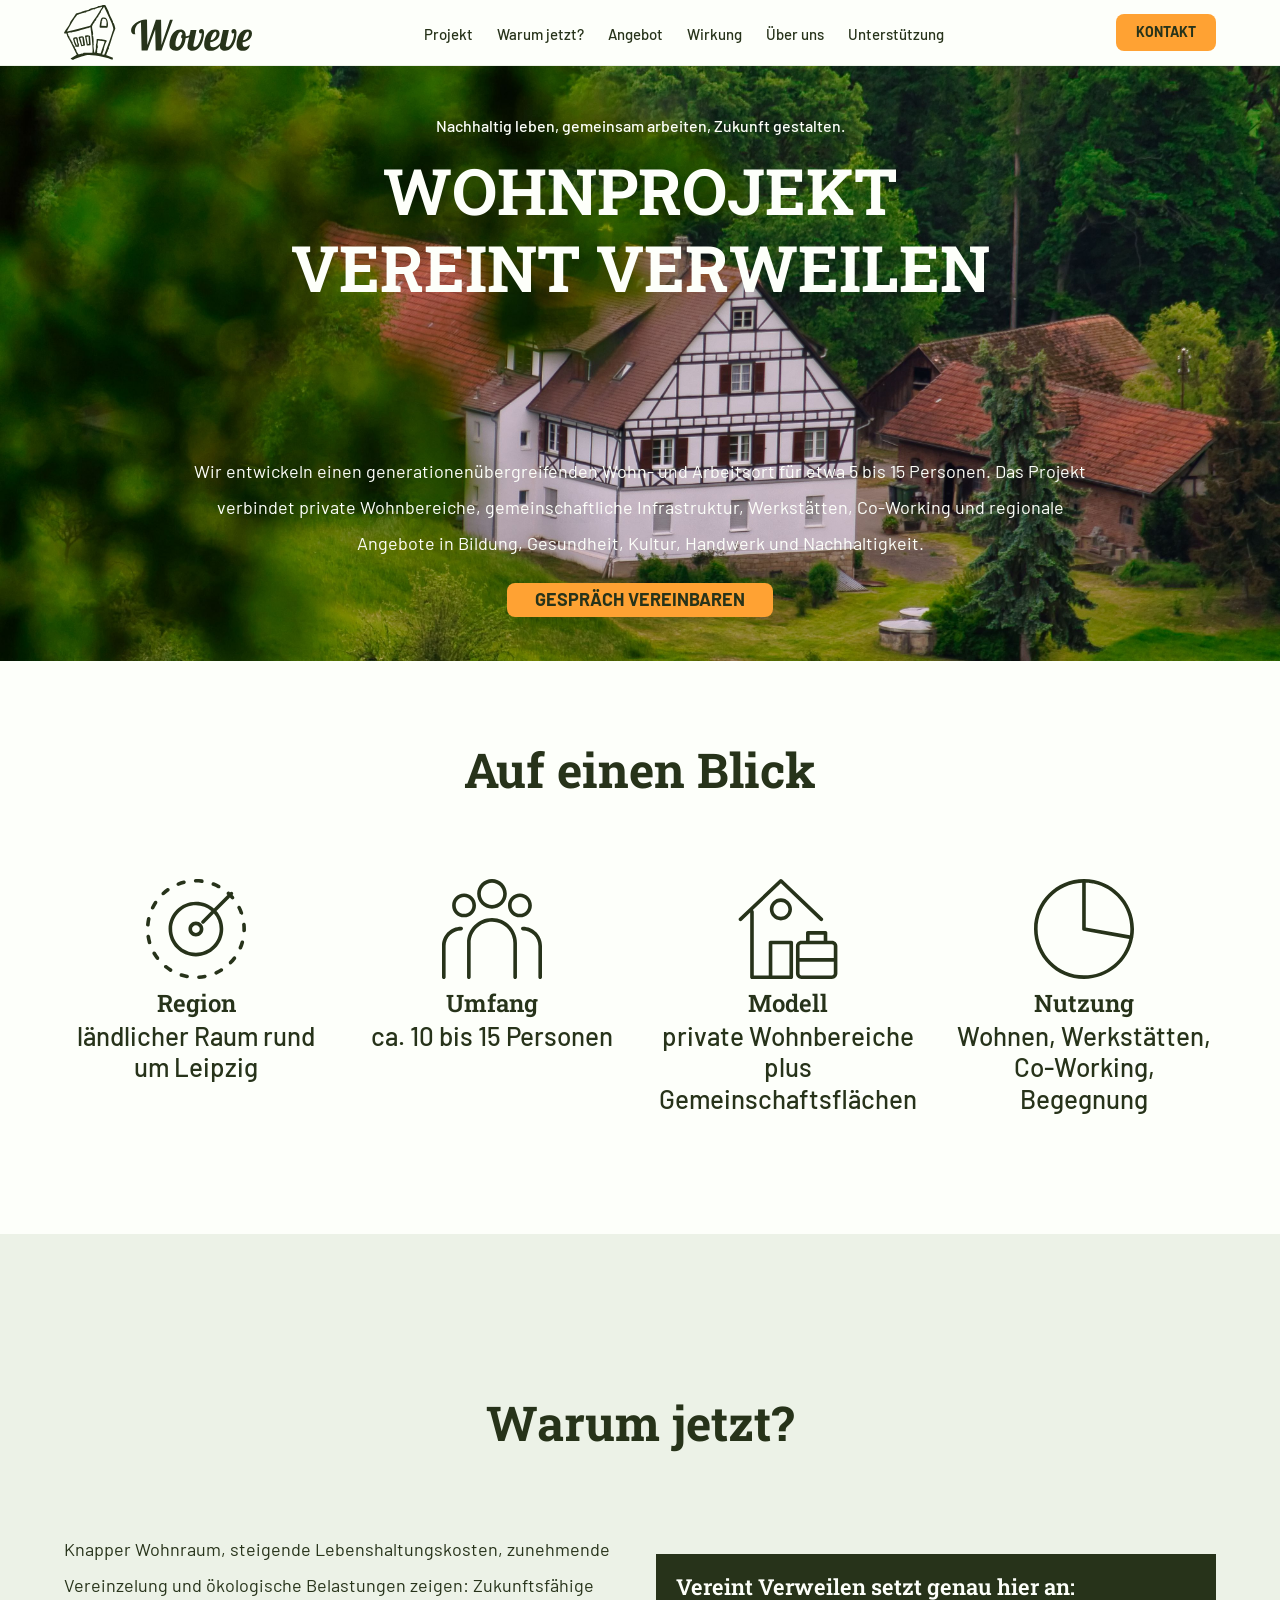
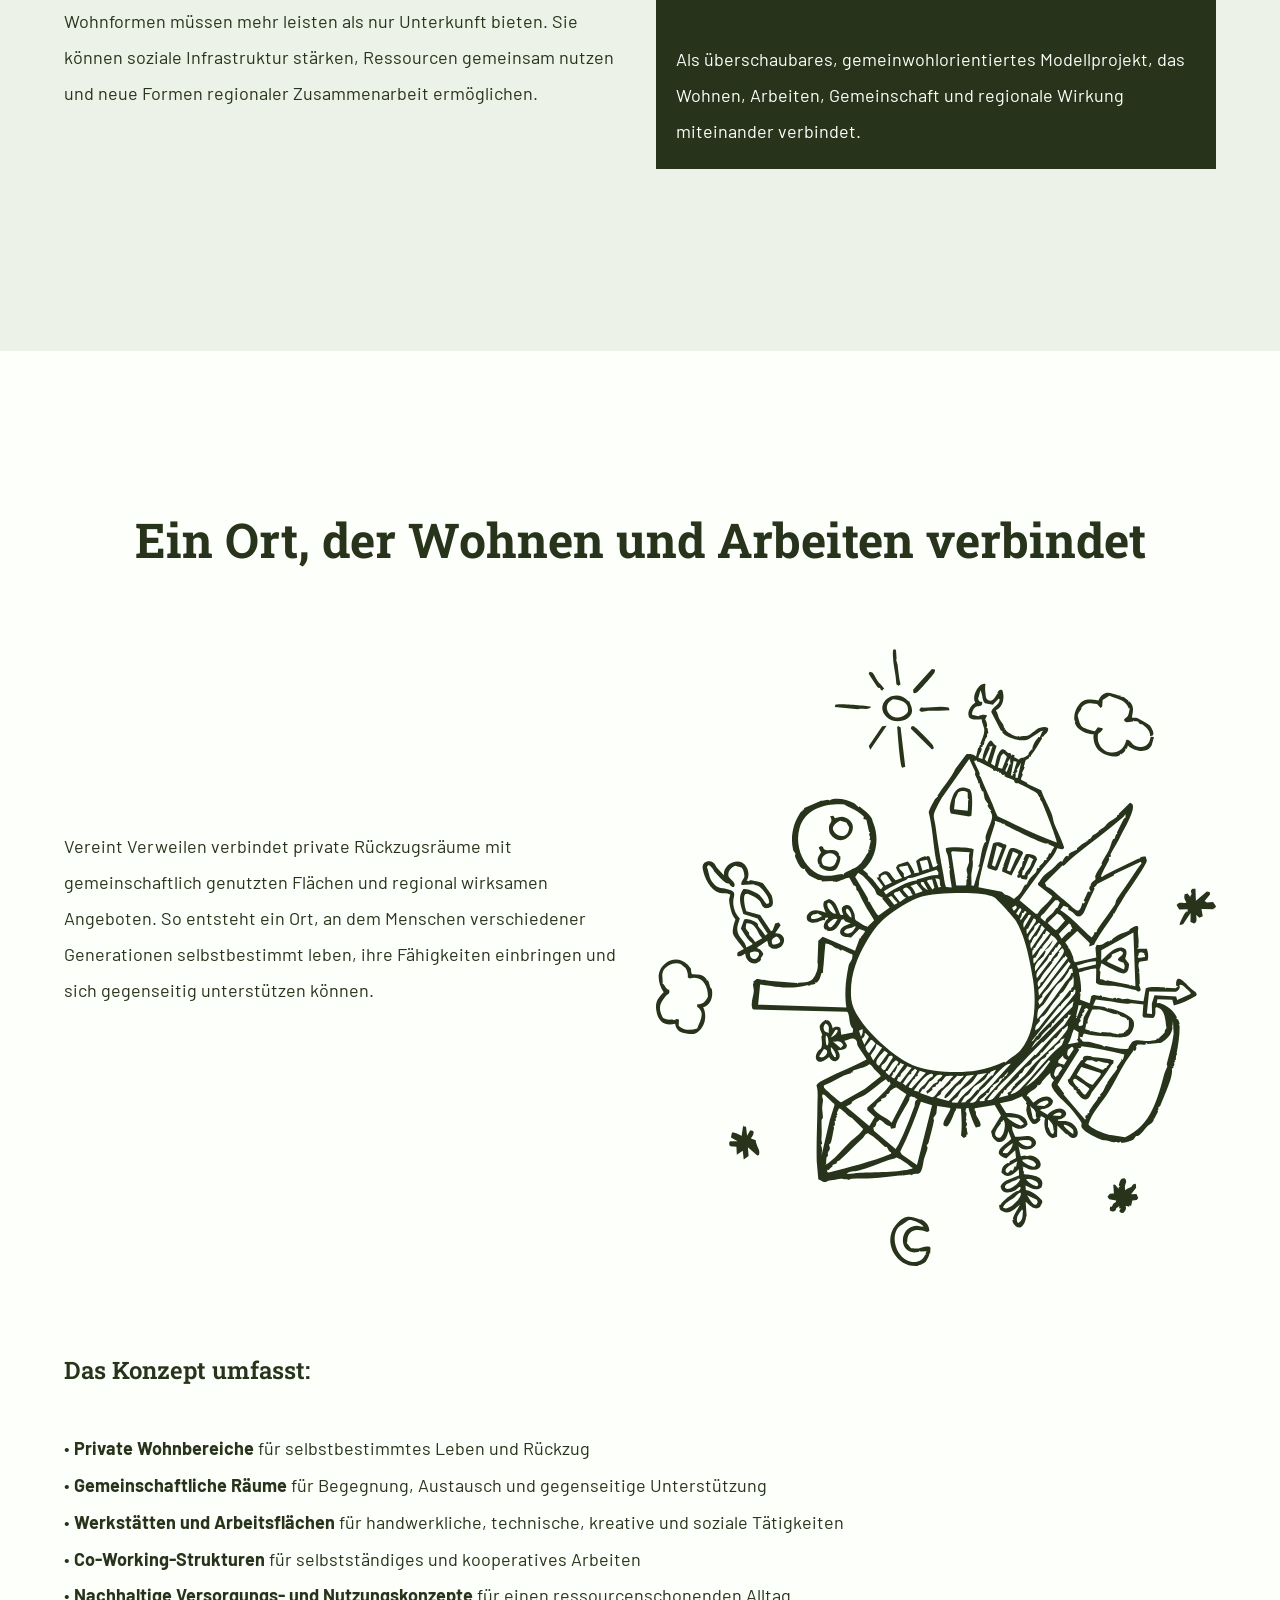
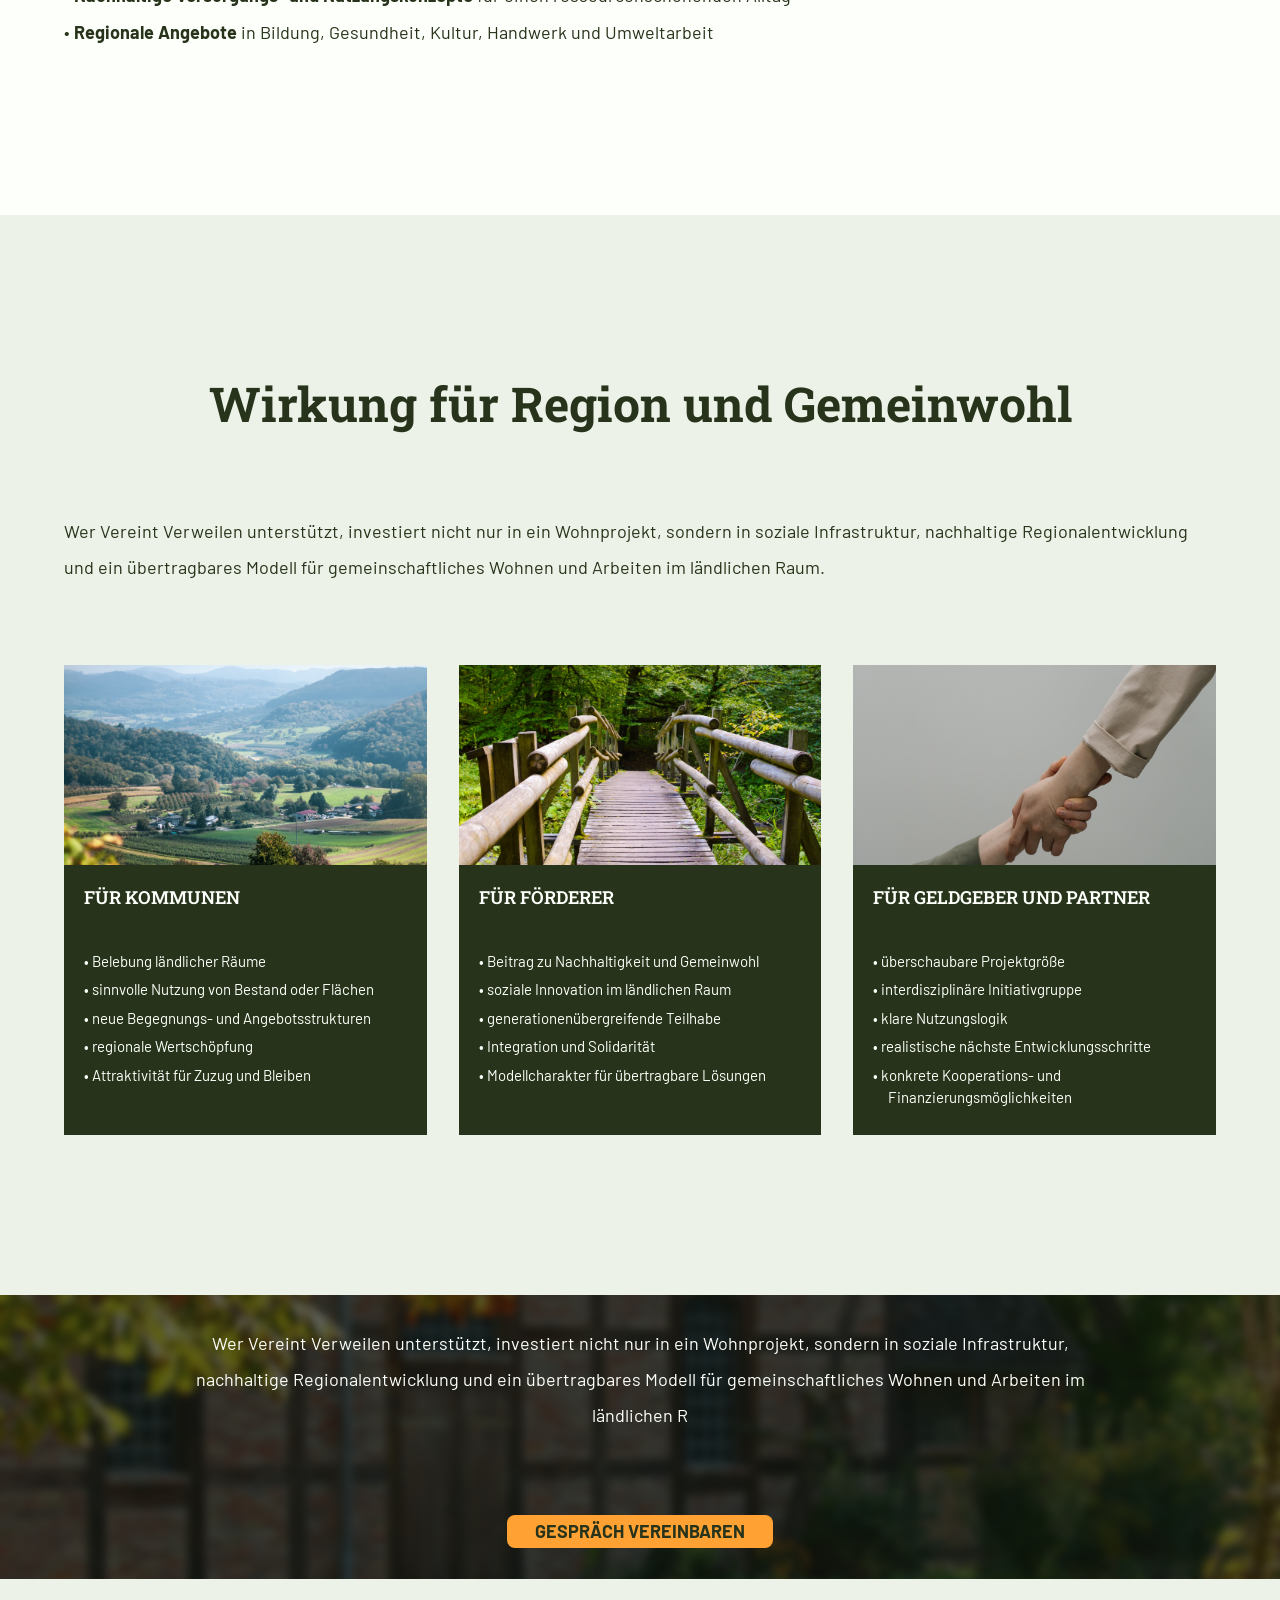
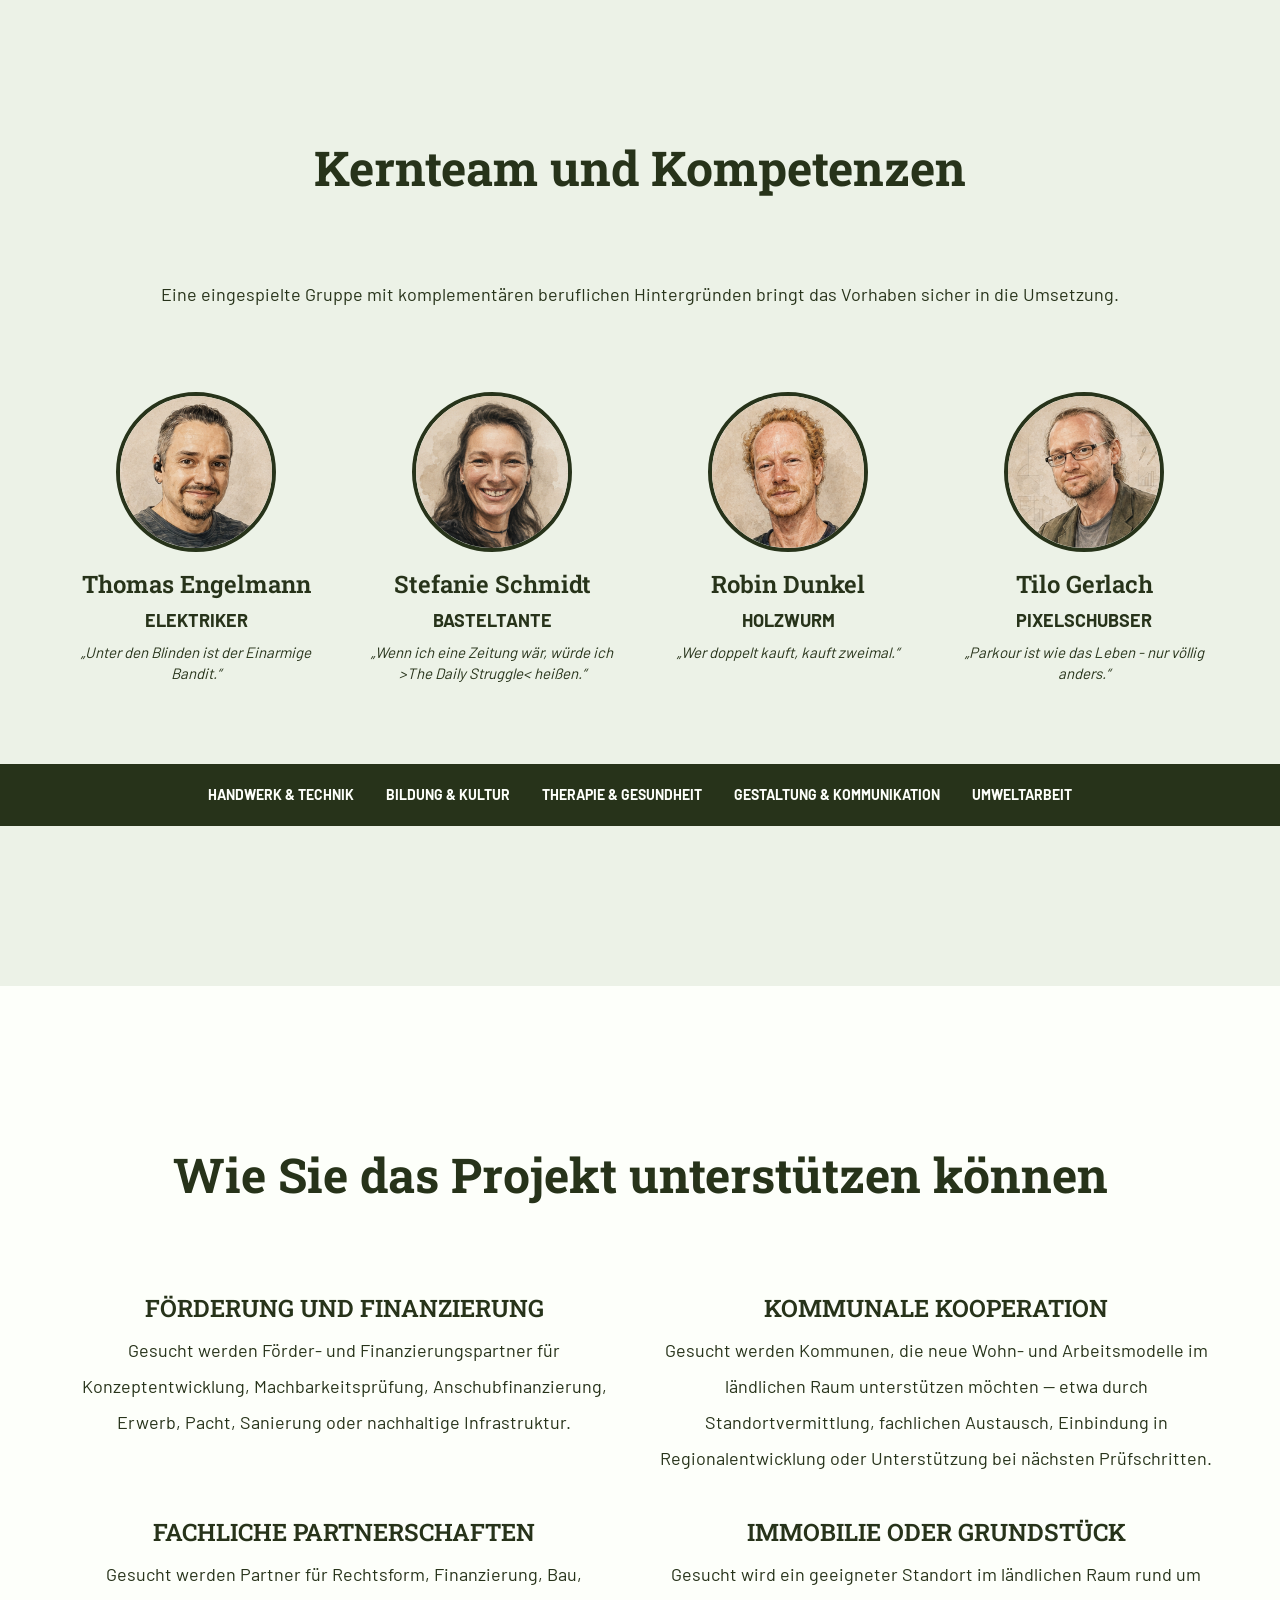
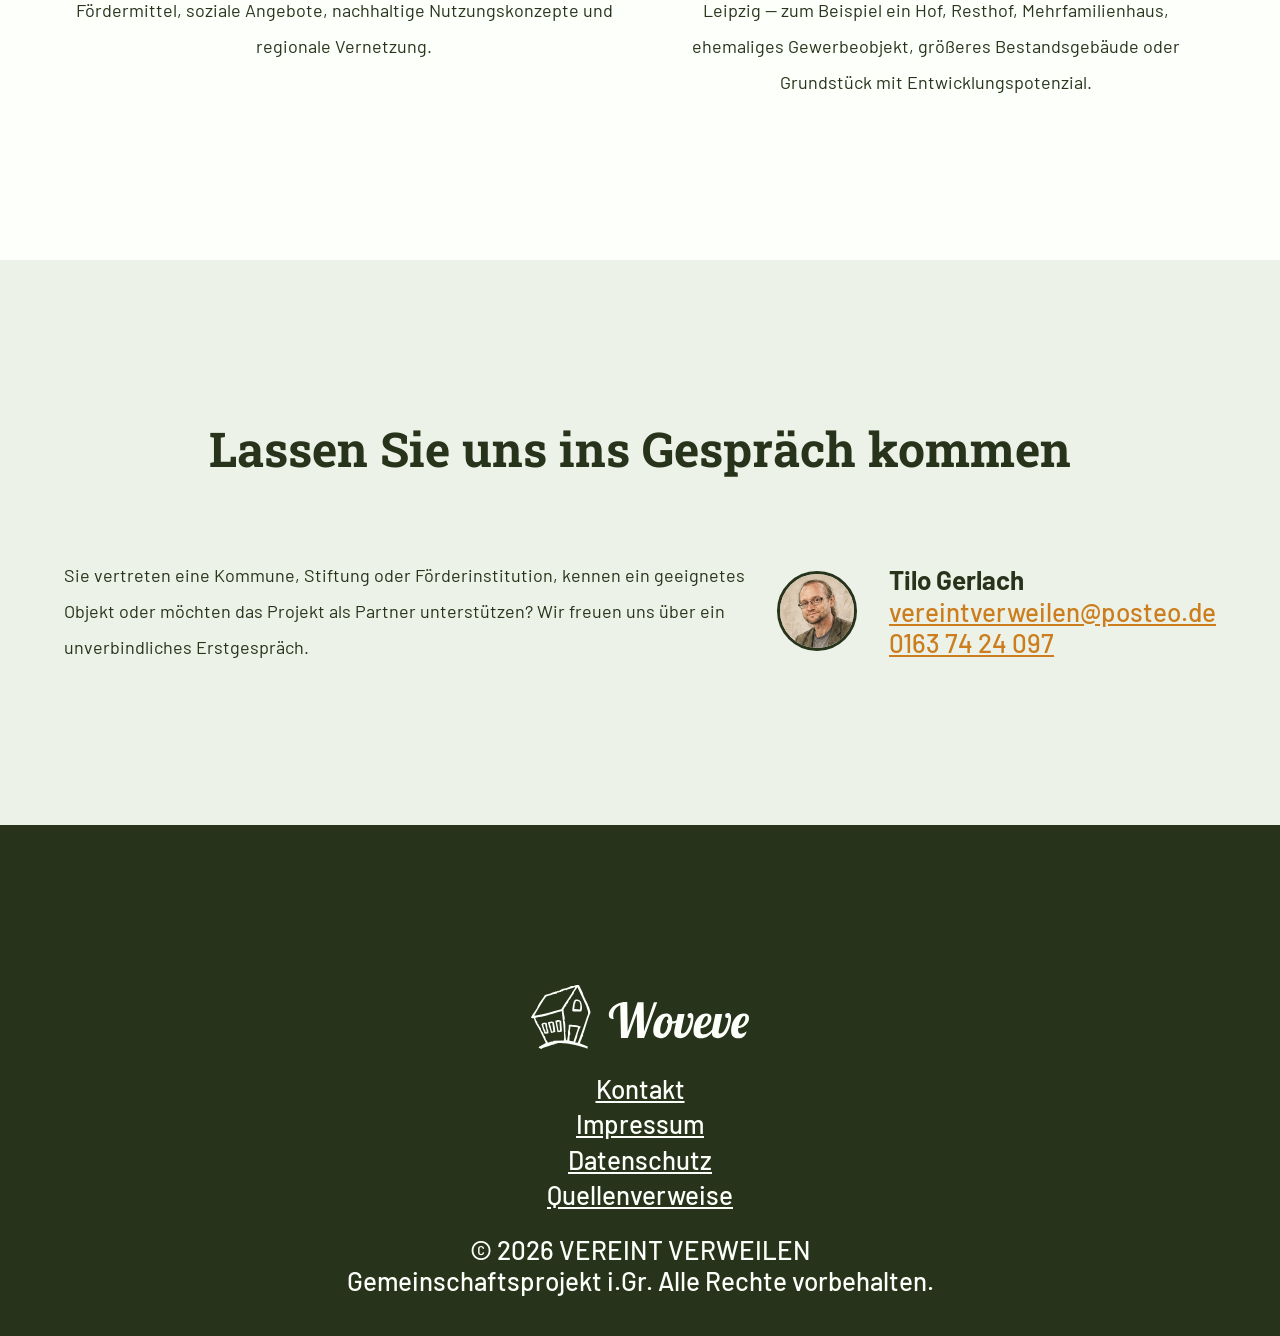
==== index.html @ 0356c6a2 "code except contents translated to english" ====
<!doctype html>
<html lang="de">
  <head>
    <meta charset="UTF-8" />
    <meta name="viewport" content="width=device-width, initial-scale=1.0" />
    <title>Wohnprojekt Vereint Verweilen</title>
    <meta
      name="description"
      content="Generationenübergreifender Wohn- und Arbeitsort im ländlichen Raum rund um Leipzig."
    />
    <link rel="stylesheet" href="fonts/fonts.css" />
    <link rel="stylesheet" href="style.css" />
  </head>

  <body>
    <!-- Navigation -->
    <header class="navigation">
      <div class="container">
        <a href="#top">
          <img src="images/logo-woveve.svg" alt="Woveve Logo" />
        </a>

        <nav>
          <ul>
            <li><a href="#project">Projekt</a></li>
            <li><a href="#why-now">Warum jetzt?</a></li>
            <li><a href="#offer">Angebot</a></li>
            <li><a href="#impact">Wirkung</a></li>
            <li><a href="#team">Über uns</a></li>
            <li><a href="#support">Unterstützung</a></li>
          </ul>
        </nav>

        <a href="#contact" class="button">Kontakt</a>
      </div>
    </header>


    <main id="top">

      <!-- Hero -->
      <section class="hero" id="project">
        <div class="container">
          <div class="hero-top">
            <p class="lead">
              Nachhaltig leben, gemeinsam arbeiten, Zukunft gestalten.
            </p>

            <h1>WOHNPROJEKT<br />VEREINT VERWEILEN</h1>
          </div>

          <div class="hero-bottom">
            <p>
              Wir entwickeln einen generationenübergreifenden Wohn- und
              Arbeitsort für etwa 5 bis 15 Personen. Das Projekt verbindet
              private Wohnbereiche, gemeinschaftliche Infrastruktur,
              Werkstätten, Co-Working und regionale Angebote in Bildung,
              Gesundheit, Kultur, Handwerk und Nachhaltigkeit.
            </p>

            <a href="#contact" class="button">Gespräch vereinbaren</a>
          </div>
        </div>
      </section>


      <!-- Auf einen Blick -->
      <section class="overview">
        <div class="container">
          <h2>Auf einen Blick</h2>

          <div class="grid">
            <div>
              <img src="images/icon-region.svg" alt="" />
              <p class="title">Region</p>
              <p class="small">ländlicher Raum rund um Leipzig</p>
            </div>

            <div>
              <img src="images/icon-umfang.svg" alt="" />
              <p class="title">Umfang</p>
              <p class="small">ca. 10 bis 15 Personen</p>
            </div>

            <div>
              <img src="images/icon-modell.svg" alt="" />
              <p class="title">Modell</p>
              <p class="small">
                private Wohnbereiche plus Gemeinschaftsflächen
              </p>
            </div>

            <div>
              <img src="images/icon-nutzung.svg" alt="" />
              <p class="title">Nutzung</p>
              <p class="small">
                Wohnen, Werkstätten, Co-Working, Begegnung
              </p>
            </div>
          </div>
        </div>
      </section>


      <!-- Warum jetzt -->
      <section class="light-secondary" id="why-now">
        <div class="container">
          <h2>Warum jetzt?</h2>

          <div class="two-column">
            <p>
              Knapper Wohnraum, steigende Lebenshaltungskosten, zunehmende
              Vereinzelung und ökologische Belastungen zeigen: Zukunftsfähige
              Wohnformen müssen mehr leisten als nur Unterkunft bieten. Sie
              können soziale Infrastruktur stärken, Ressourcen gemeinsam nutzen
              und neue Formen regionaler Zusammenarbeit ermöglichen.
            </p>

            <div class="text-box">
              <h3>Vereint Verweilen setzt genau hier an:</h3>
              <p>
                Als überschaubares, gemeinwohlorientiertes Modellprojekt, das
                Wohnen, Arbeiten, Gemeinschaft und regionale Wirkung miteinander
                verbindet.
              </p>
            </div>
          </div>
        </div>
      </section>


      <!-- Angebot -->
      <section id="offer">
        <div class="container">
          <h2>Ein Ort, der Wohnen und Arbeiten verbindet</h2>

          <div class="two-column">
            <p>
              Vereint Verweilen verbindet private Rückzugsräume mit
              gemeinschaftlich genutzten Flächen und regional wirksamen
              Angeboten. So entsteht ein Ort, an dem Menschen verschiedener
              Generationen selbstbestimmt leben, ihre Fähigkeiten einbringen und
              sich gegenseitig unterstützen können.
            </p>

            <div>
              <img
                src="images/schaubild-planet.svg"
                alt="Illustration des Konzepts"
              />
            </div>
          </div>

          <h3 class="title" style="margin-top: var(--text-spacing)">
            Das Konzept umfasst:
          </h3>

          <ul class="concept">
            <li>
              <strong>Private Wohnbereiche</strong> für selbstbestimmtes Leben
              und Rückzug
            </li>

            <li>
              <strong>Gemeinschaftliche Räume</strong> für Begegnung, Austausch
              und gegenseitige Unterstützung
            </li>

            <li>
              <strong>Werkstätten und Arbeitsflächen</strong> für handwerkliche,
              technische, kreative und soziale Tätigkeiten
            </li>

            <li>
              <strong>Co-Working-Strukturen</strong> für selbstständiges und
              kooperatives Arbeiten
            </li>

            <li>
              <strong>Nachhaltige Versorgungs- und Nutzungskonzepte</strong> für
              einen ressourcenschonenden Alltag
            </li>

            <li>
              <strong>Regionale Angebote</strong> in Bildung, Gesundheit,
              Kultur, Handwerk und Umweltarbeit
            </li>
          </ul>
        </div>
      </section>


      <!-- Wirkung -->
      <section class="light-secondary" id="impact">
        <div class="container">
          <h2>Wirkung für Region und Gemeinwohl</h2>

          <p>
            Wer Vereint Verweilen unterstützt, investiert nicht nur in ein
            Wohnprojekt, sondern in soziale Infrastruktur, nachhaltige
            Regionalentwicklung und ein übertragbares Modell für
            gemeinschaftliches Wohnen und Arbeiten im ländlichen Raum.
          </p>

          <div class="grid" style="margin-top: var(--text-spacing)">

            <article class="card">
              <img
                src="images/wirkung-kommunen-weinberg.jpg"
                alt=""
              />

              <div>
                <h3 class="title">Für Kommunen</h3>

                <ul>
                  <li>Belebung ländlicher Räume</li>
                  <li>sinnvolle Nutzung von Bestand oder Flächen</li>
                  <li>neue Begegnungs- und Angebotsstrukturen</li>
                  <li>regionale Wertschöpfung</li>
                  <li>Attraktivität für Zuzug und Bleiben</li>
                </ul>
              </div>
            </article>


            <article class="card">
              <img
                src="images/wirkung-foerderer-bruecke.jpg"
                alt=""
              />

              <div>
                <h3 class="title">Für Förderer</h3>

                <ul>
                  <li>Beitrag zu Nachhaltigkeit und Gemeinwohl</li>
                  <li>soziale Innovation im ländlichen Raum</li>
                  <li>generationenübergreifende Teilhabe</li>
                  <li>Integration und Solidarität</li>
                  <li>Modellcharakter für übertragbare Lösungen</li>
                </ul>
              </div>
            </article>


            <article class="card">
              <img
                src="images/wirkung-geldgeber-hand-halten.jpg"
                alt=""
              />

              <div>
                <h3 class="title">Für Geldgeber und Partner</h3>

                <ul>
                  <li>überschaubare Projektgröße</li>
                  <li>interdisziplinäre Initiativgruppe</li>
                  <li>klare Nutzungslogik</li>
                  <li>realistische nächste Entwicklungsschritte</li>
                  <li>konkrete Kooperations- und Finanzierungsmöglichkeiten</li>
                </ul>
              </div>
            </article>

          </div>
        </div>
      </section>


      <!-- Banner -->
      <section class="banner">
        <div class="container">
          <p>
            Wer Vereint Verweilen unterstützt, investiert nicht nur in ein
            Wohnprojekt, sondern in soziale Infrastruktur, nachhaltige
            Regionalentwicklung und ein übertragbares Modell für
            gemeinschaftliches Wohnen und Arbeiten im ländlichen R
          </p>

          <a href="#contact" class="button">Gespräch vereinbaren</a>
        </div>
      </section>


      <!-- Team -->
      <section class="light-secondary team" id="team">
        <div class="container">
          <h2>Kernteam und Kompetenzen</h2>

          <p>
            Eine eingespielte Gruppe mit komplementären beruflichen
            Hintergründen bringt das Vorhaben sicher in die Umsetzung.
          </p>

          <div class="grid" style="margin-top: var(--text-spacing)">

            <div class="person">
              <img src="images/thomas.png" alt="Thomas Engelmann" />
              <p class="title" style="margin-bottom: 0">
                Thomas Engelmann
              </p>
              <p class="role">Elektriker</p>
              <p class="quote">
                „Unter den Blinden ist der Einarmige Bandit.“
              </p>
            </div>

            <div class="person">
              <img src="images/stefanie.png" alt="Stefanie Schmidt" />
              <p class="title" style="margin-bottom: 0">
                Stefanie Schmidt
              </p>
              <p class="role">Basteltante</p>
              <p class="quote">
                „Wenn ich eine Zeitung wär, würde ich &gt;The Daily Struggle&lt;
                heißen.“
              </p>
            </div>

            <div class="person">
              <img src="images/robin.png" alt="Robin Dunkel" />
              <p class="title" style="margin-bottom: 0">
                Robin Dunkel
              </p>
              <p class="role">Holzwurm</p>
              <p class="quote">
                „Wer doppelt kauft, kauft zweimal.“
              </p>
            </div>

            <div class="person">
              <img src="images/tilo.png" alt="Tilo Gerlach" />
              <p class="title" style="margin-bottom: 0">
                Tilo Gerlach
              </p>
              <p class="role">Pixelschubser</p>
              <p class="quote">
                „Parkour ist wie das Leben - nur völlig anders.“
              </p>
            </div>

          </div>
        </div>

        <div class="skills">
          <ul>
            <li>Handwerk &amp; Technik</li>
            <li>Bildung &amp; Kultur</li>
            <li>Therapie &amp; Gesundheit</li>
            <li>Gestaltung &amp; Kommunikation</li>
            <li>Umweltarbeit</li>
          </ul>
        </div>
      </section>


      <!-- Unterstützung -->
      <section class="support" id="support">
        <div class="container">
          <h2>Wie Sie das Projekt unterstützen können</h2>

          <div class="grid">

            <div>
              <h3 class="title">Förderung und Finanzierung</h3>
              <p>
                Gesucht werden Förder- und Finanzierungspartner für
                Konzeptentwicklung, Machbarkeitsprüfung, Anschubfinanzierung,
                Erwerb, Pacht, Sanierung oder nachhaltige Infrastruktur.
              </p>
            </div>

            <div>
              <h3 class="title">Kommunale Kooperation</h3>
              <p>
                Gesucht werden Kommunen, die neue Wohn- und Arbeitsmodelle im
                ländlichen Raum unterstützen möchten — etwa durch
                Standortvermittlung, fachlichen Austausch, Einbindung in
                Regionalentwicklung oder Unterstützung bei nächsten
                Prüfschritten.
              </p>
            </div>

            <div>
              <h3 class="title">Fachliche Partnerschaften</h3>
              <p>
                Gesucht werden Partner für Rechtsform, Finanzierung, Bau,
                Fördermittel, soziale Angebote, nachhaltige Nutzungskonzepte und
                regionale Vernetzung.
              </p>
            </div>

            <div>
              <h3 class="title">Immobilie oder Grundstück</h3>
              <p>
                Gesucht wird ein geeigneter Standort im ländlichen Raum rund um
                Leipzig — zum Beispiel ein Hof, Resthof, Mehrfamilienhaus,
                ehemaliges Gewerbeobjekt, größeres Bestandsgebäude oder
                Grundstück mit Entwicklungspotenzial.
              </p>
            </div>

          </div>
        </div>
      </section>


      <!-- Kontakt -->
      <section id="contact" class="light-secondary">
        <div class="container">
          <h2>Lassen Sie uns ins Gespräch kommen</h2>

          <div class="contact-layout">

            <div class="contact-text">
              <p>
                Sie vertreten eine Kommune, Stiftung oder Förderinstitution,
                kennen ein geeignetes Objekt oder möchten das Projekt als
                Partner unterstützen? Wir freuen uns über ein unverbindliches
                Erstgespräch.
              </p>
            </div>

            <div class="contact-box">
              <img src="images/tilo.png" alt="Tilo Gerlach" />

              <p class="small">
                <strong>Tilo Gerlach</strong><br />
                <a href="mailto:vereintverweilen@posteo.de">
                  vereintverweilen@posteo.de
                </a><br />
                <a href="tel:+491637424097">0163 74 24 097</a>
              </p>
            </div>

          </div>
        </div>
      </section>

    </main>


    <footer>
      <div class="container">
        <img src="images/logo-woveve-invertiert.svg" alt="Woveve Logo" />

        <ul class="small">
          <li><a href="#contact">Kontakt</a></li>
          <li><a href="impressum.html">Impressum</a></li>
          <li><a href="datenschutz.html">Datenschutz</a></li>
          <li><a href="quellenverweise.html">Quellenverweise</a></li>
        </ul>

        <p class="small">
          © 2026 VEREINT VERWEILEN<br />
          Gemeinschaftsprojekt i.Gr. Alle Rechte vorbehalten.
        </p>
      </div>
    </footer>

  </body>
</html>
---- fonts/fonts.css ----
@font-face {
    font-family: 'Barlow';
    src: url('barlow-v13-latin-regular.woff2') format('woff2');
    font-weight: 400;
    font-style: normal;
    font-display: swap;
}

@font-face {
    font-family: 'Barlow';
    src: url('barlow-v13-latin-500.woff2') format('woff2');
    font-weight: 500;
    font-style: normal;
    font-display: swap;
}

@font-face {
    font-family: 'Barlow';
    src: url('barlow-v13-latin-700.woff2') format('woff2');
    font-weight: 700;
    font-style: normal;
    font-display: swap;
}

/* ---------- Roboto Slab (Überschriften) ---------- */
@font-face {
    font-family: 'Roboto Slab';
    src: url('roboto-slab-v36-latin-600.woff2') format('woff2');
    font-weight: 600;
    font-style: normal;
    font-display: swap;
}

@font-face {
    font-family: 'Roboto Slab';
    src: url('roboto-slab-v36-latin-700.woff2') format('woff2');
    font-weight: 700;
    font-style: normal;
    font-display: swap;
}
---- style.css ----
/* ===== Variables ===== */
:root {
  --light: #FDFFFA;
  --light-secondary: #ECF2E7;
  --dark: #27331A;
  --orange: #FFA233;
  --orange-hover: #CC7E1F;

  --page-padding: 24px;
  --column-count: 4;
  --column-gap: 16px;
  --section-spacing: 80px;
  --heading-spacing: 40px;
  --title-spacing: 20px;
  --text-spacing: 40px;
  --box-padding: 20px;

  --heading-font: 'Roboto Slab', 'Comic Sans MS', sans-serif;
  --text-font: 'Barlow', 'Impact', sans-serif;
}

@media (min-width: 768px) {
  :root {
    --page-padding: 40px;
    --column-count: 8;
    --column-gap: 24px;
  }
}

@media (min-width: 1024px) {
  :root {
    --page-padding: 64px;
    --column-count: 12;
    --column-gap: 32px;
    --section-spacing: 160px;
    --heading-spacing: 80px;
    --title-spacing: 40px;
    --text-spacing: 80px;
  }
}


/* ===== Base ===== */
* {
  box-sizing: border-box;
  margin: 0;
  padding: 0;
}

html {
  scroll-behavior: smooth;
  scroll-padding-top: 80px;
}

body {
  font-family: var(--text-font);
  font-size: 14px;
  line-height: 2;
  font-weight: 400;
  color: var(--dark);
  background: var(--light);
}

img {
  max-width: 100%;
  display: block;
}

a {
  color: var(--orange-hover);
}

ul {
  list-style: none;
}

h1,
h2,
h3,
.title {
  font-family: var(--heading-font);
  line-height: 1.2;
}

h1 {
  font-size: 32px;
  font-weight: 700;
  margin-bottom: var(--heading-spacing);
}

h2 {
  font-size: 28px;
  font-weight: 700;
  margin-bottom: var(--heading-spacing);
  text-align: center;
}

h3 {
  font-size: 24px;
  font-weight: 600;
  margin-top: auto;
  margin-bottom: var(--heading-spacing);
}

.title {
  font-size: 22px;
  font-weight: 600;
  line-height: 2;
  margin-bottom: var(--title-spacing);
}

.lead {
  font-size: 18px;
  font-weight: 500;
  margin-bottom: var(--text-spacing);
}

.highlight {
  font-size: 16px;
  font-weight: 700;
}

.small {
  font-size: 14px;
  font-weight: 500;
  line-height: 1.2;
}

p {
  margin-bottom: var(--text-spacing);
}

p:last-child {
  margin-bottom: 0;
}

@media (min-width: 768px) {
  body {
    font-size: 18px;
  }

  h1 {
    font-size: 64px;
  }

  h2 {
    font-size: 48px;
  }

  h3 {
    font-size: 32px;
  }

  .title {
    font-size: 24px;
  }

  .lead {
    font-size: 22px;
  }

  .highlight {
    font-size: 18px;
  }

  .small {
    font-size: 26px;
  }
}


/* ===== Layout ===== */
.container {
  max-width: 1440px;
  margin: 0 auto;
  padding: 0 var(--page-padding);
}

section {
  padding: var(--section-spacing) 0;
}

section.light-secondary {
  background: var(--light-secondary);
}

section.overview {
  padding: calc(var(--section-spacing) / 2) 0;
  padding-bottom: calc(var(--section-spacing) / 2 + 40px);
}

.grid {
  display: grid;
  grid-template-columns: repeat(var(--column-count), 1fr);
  gap: var(--column-gap);
}

.grid > * {
  grid-column: 1 / -1;
}


/* ===== Buttons ===== */
.button {
  display: inline-block;
  background: var(--orange);
  color: var(--dark);
  font-weight: 700;
  line-height: 1.2;
  text-transform: uppercase;
  text-decoration: none;
  padding: 6px 28px;
  border-radius: 8px;
}

.button:hover,
.button:focus {
  background: var(--orange-hover);
}


/* ===== Navigation ===== */
.navigation {
  position: sticky;
  top: 0;
  z-index: 10;
  background: var(--light);
  border-bottom: 1px solid var(--light-secondary);
}

.navigation .container {
  display: flex;
  align-items: center;
  justify-content: space-between;
  height: 65px;
}

.navigation img {
  height: 55px;
  width: auto;
}

.navigation ul {
  display: none;
  gap: 24px;
}

.navigation ul a {
  color: var(--dark);
  text-decoration: none;
  font-weight: 500;
  font-size: 15px;
  line-height: 1.2;
}

.navigation ul a:hover {
  color: var(--orange-hover);
}

.navigation .button {
  padding: 10px 20px;
  font-size: 14px;
}

@media (min-width: 1024px) {
  .navigation ul {
    display: flex;
  }
}


/* ===== Hero ===== */
.hero {
  min-height: 595px;
  display: flex;
  background: url("images/hero-haus-auf-dem-dorf.jpg") center / cover;
  color: var(--light);
  text-align: center;
  padding: 24px 0;
}

.hero .container {
  width: 100%;
  display: flex;
  flex-direction: column;
  justify-content: space-between;
}

.hero-top {
  margin-top: 20px;
}

.hero-bottom {
  margin-bottom: 20px;
}

.hero .lead {
  font-size: 16px;
  margin-bottom: 10px;
}

.hero p:not(.lead) {
  max-width: 900px;
  margin: 0 auto 20px;
}


/* ===== Overview ===== */
.overview .grid > div {
  grid-column: span 2;
  text-align: center;
}

.overview img {
  width: 100px;
  height: 100px;
  margin: 0 auto 8px;
}

.overview .title {
  margin-bottom: 0;
  line-height: 1.4;
}

@media (min-width: 768px) {
  .overview .grid > div {
    grid-column: span 2;
  }
}

@media (min-width: 1024px) {
  .overview .grid > div {
    grid-column: span 3;
  }
}


/* ===== Two-column Layout ===== */
.two-column {
  display: grid;
  grid-template-columns: 1fr;
  gap: var(--column-gap);
  align-items: center;
}

@media (min-width: 1024px) {
  .two-column {
    grid-template-columns: 1fr 1fr;
  }
}

.text-box {
  background: var(--dark);
  color: var(--light);
  padding: var(--box-padding);
}

.text-box h3 {
  font-size: 22px;
  margin-bottom: var(--title-spacing);
}

.text-box p {
  margin-bottom: 0;
}

.concept li {
  padding-left: 1.2em;
  text-indent: -1.2em;
  margin-bottom: 8px;
  line-height: 1.6;
}

.concept li::before {
  content: "• ";
}

.concept li strong {
  font-weight: 700;
}


/* ===== Impact Cards ===== */
.card {
  background: var(--dark);
  color: var(--light);
}

.card img {
  width: 100%;
  height: 200px;
  object-fit: cover;
}

.card div {
  padding: var(--box-padding);
}

.card .title {
  text-transform: uppercase;
  font-size: 18px;
  line-height: 1.4;
}

.card li {
  line-height: 1.5;
  margin-bottom: 6px;
  padding-left: 1em;
  text-indent: -1em;
  font-size: 15px;
}

.card li::before {
  content: "• ";
}

@media (min-width: 768px) {
  .card {
    grid-column: span 4;
  }
}

@media (min-width: 1024px) {
  .card {
    grid-column: span 4;
  }
}


/* ===== Image Banner / CTA ===== */
.banner {
  padding: 30px 0;
  background:
    linear-gradient(rgba(13, 17, 9, 0.65), rgba(13, 17, 9, 0.65)),
    url("images/bauernhaus.jpg") center / cover;
  color: var(--light);
  text-align: center;
}

.banner p {
  max-width: 900px;
  margin: 0 auto var(--text-spacing);
}


/* ===== Team ===== */
.team {
  text-align: center;
}

.team .person {
  grid-column: span 2;
}

.team .person img {
  width: 160px;
  height: 160px;
  object-fit: cover;
  border-radius: 50%;
  border: 4px solid var(--dark);
  margin: 0 auto 8px;
}

.team .role {
  font-weight: 700;
  text-transform: uppercase;
  line-height: 1.4;
}

.team .quote {
  font-size: 15px;
  line-height: 1.4;
  font-style: italic;
  margin-top: 8px;
}

.team p {
  margin: 0;
}

.skills {
  background: var(--dark);
  color: var(--light);
  padding: var(--box-padding) var(--page-padding);
  margin-top: var(--text-spacing);
}

.skills ul {
  display: flex;
  flex-wrap: wrap;
  justify-content: center;
  gap: 8px 32px;
  max-width: 1440px;
  margin: 0 auto;
}

.skills li {
  font-weight: 700;
  text-transform: uppercase;
  font-size: 14px;
  line-height: 1.6;
}

@media (min-width: 768px) {
  .team .person {
    grid-column: span 4;
  }
}

@media (min-width: 1024px) {
  .team .person {
    grid-column: span 3;
  }
}


/* ===== Support ===== */
.support .grid > div {
  text-align: center;
}

.support .title {
  text-transform: uppercase;
  margin-bottom: 0;
}

@media (min-width: 1024px) {
  .support .grid > div {
    grid-column: span 6;
  }
}


/* ===== Contact ===== */
.contact-layout {
  display: flex;
  flex-direction: column;
  gap: var(--text-spacing);
}

.contact-text {
  text-align: center;
}

.contact-box {
  display: flex;
  flex-direction: row;
  justify-content: center;
  align-items: center;
  gap: var(--column-gap);
  text-align: left;
}

.contact-box img {
  width: 80px;
  height: 80px;
  border-radius: 50%;
  border: 3px solid var(--dark);
  object-fit: cover;
}

@media (min-width: 768px) {
  .contact-layout {
    flex-direction: row;
    align-items: center;
    gap: var(--column-gap);
  }

  .contact-text {
    flex: 1;
    text-align: left;
  }

  .contact-box {
    flex: 0 0 auto;
  }
}


/* ===== Footer ===== */
footer {
  background: var(--dark);
  color: var(--light);
  text-align: center;
  padding: var(--section-spacing) 0 40px;
}

footer img {
  height: 64px;
  width: auto;
  margin: 0 auto 24px;
}

footer a {
  color: var(--light);
}

footer ul {
  display: flex;
  flex-direction: column;
  gap: 4px;
  margin-bottom: 24px;
}

footer p {
  margin: 0;
  line-height: 1.4;
}
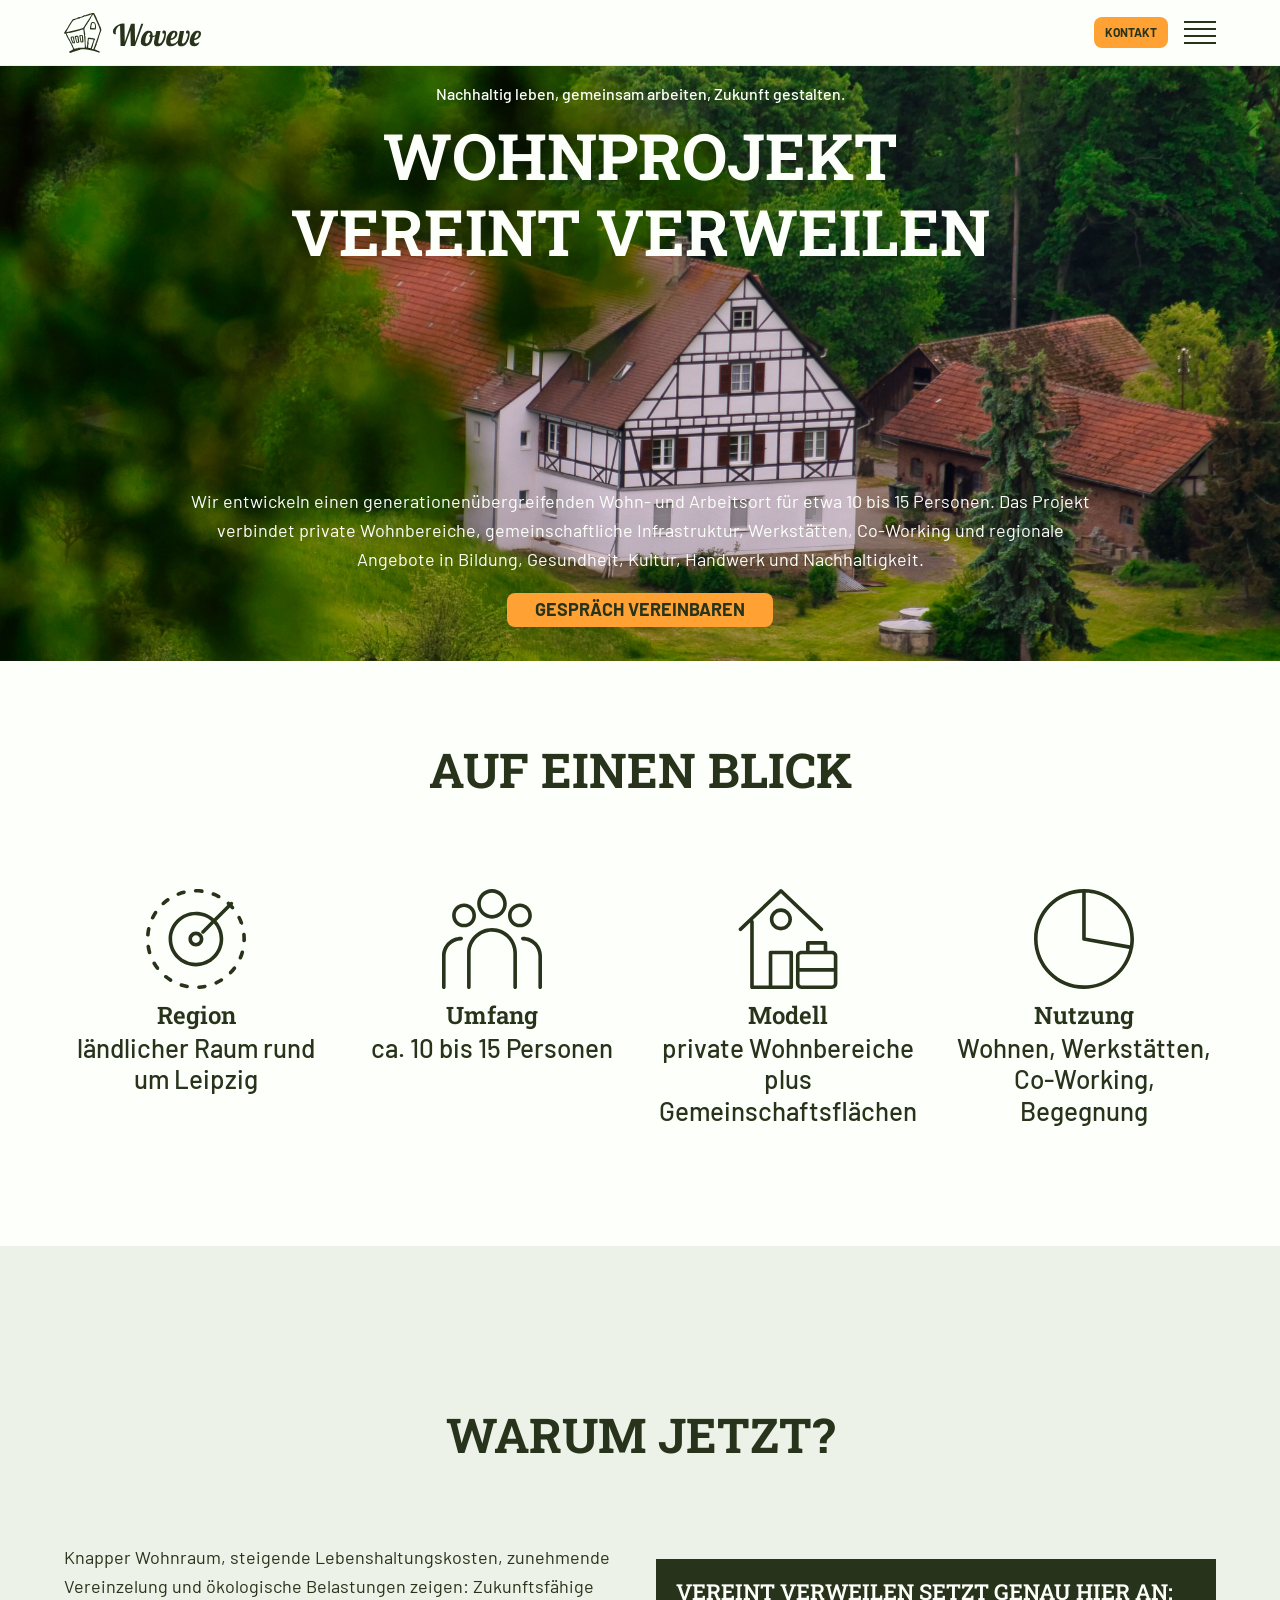
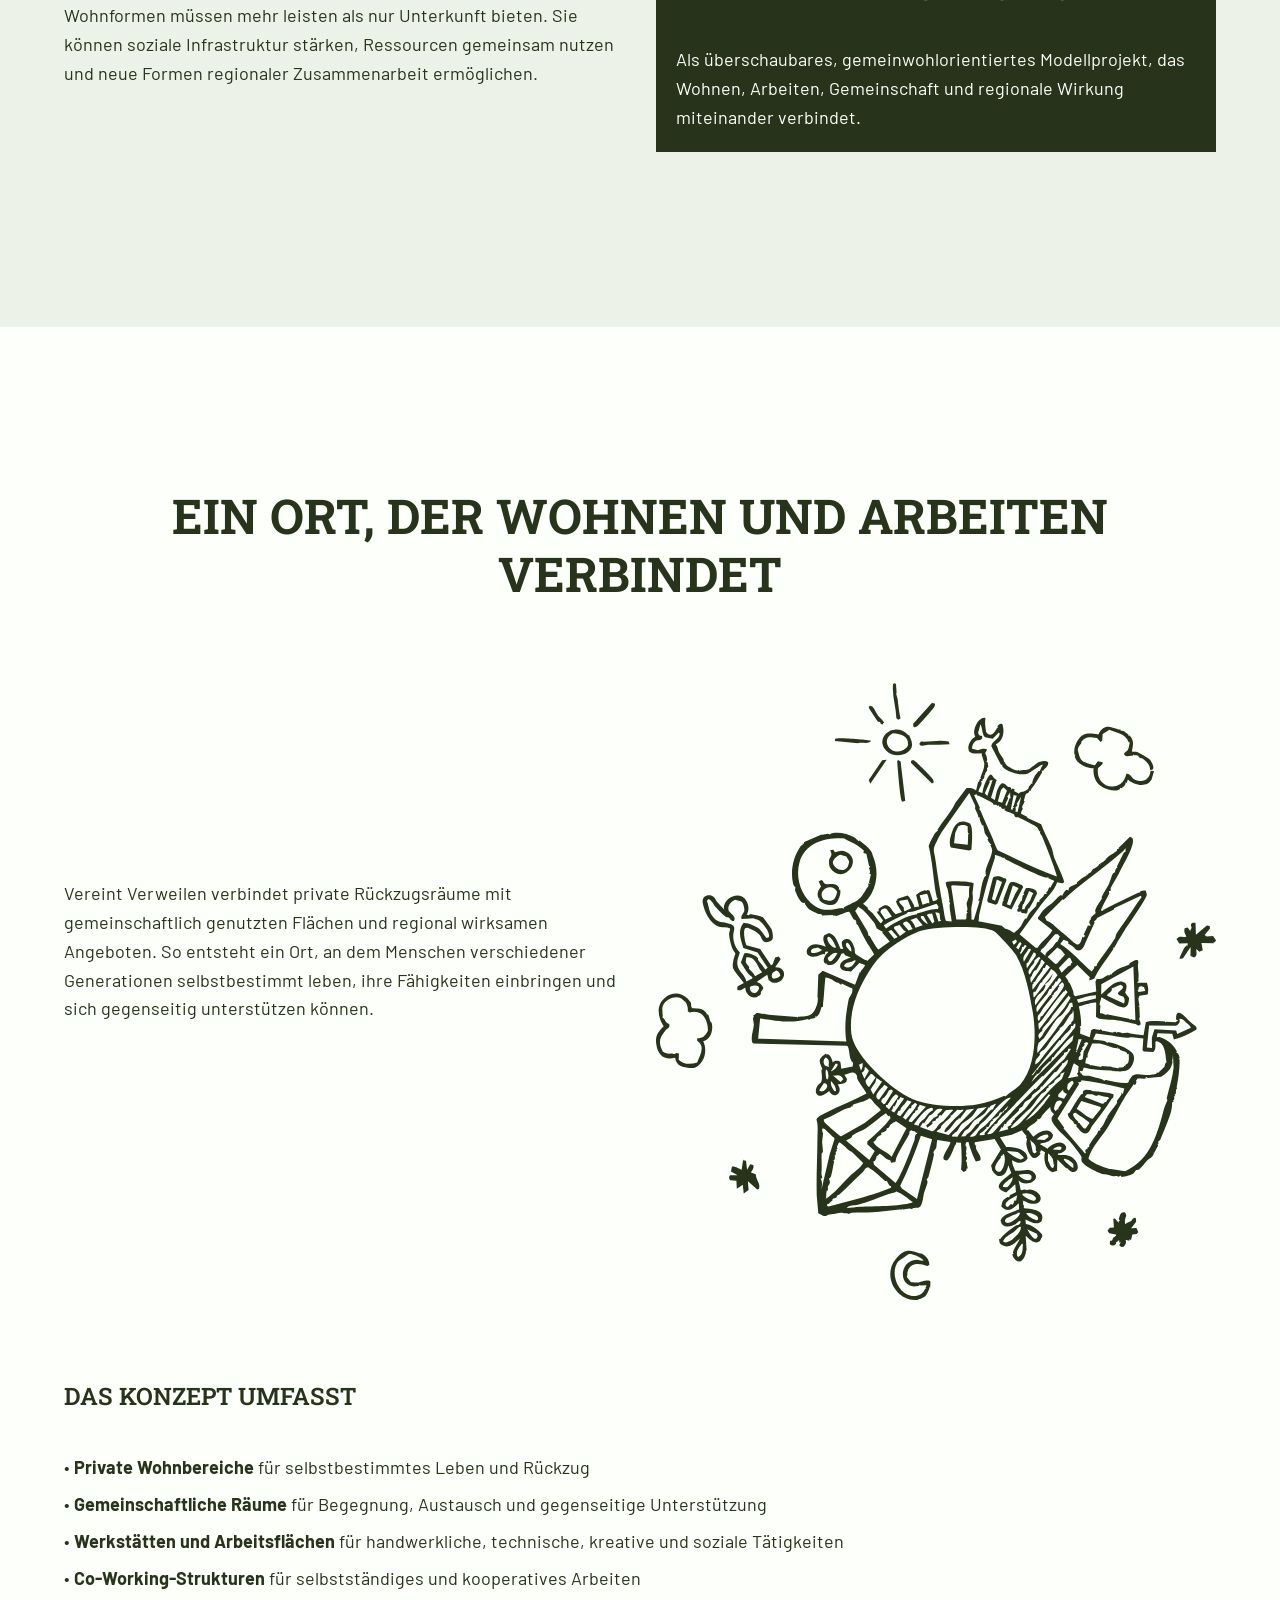
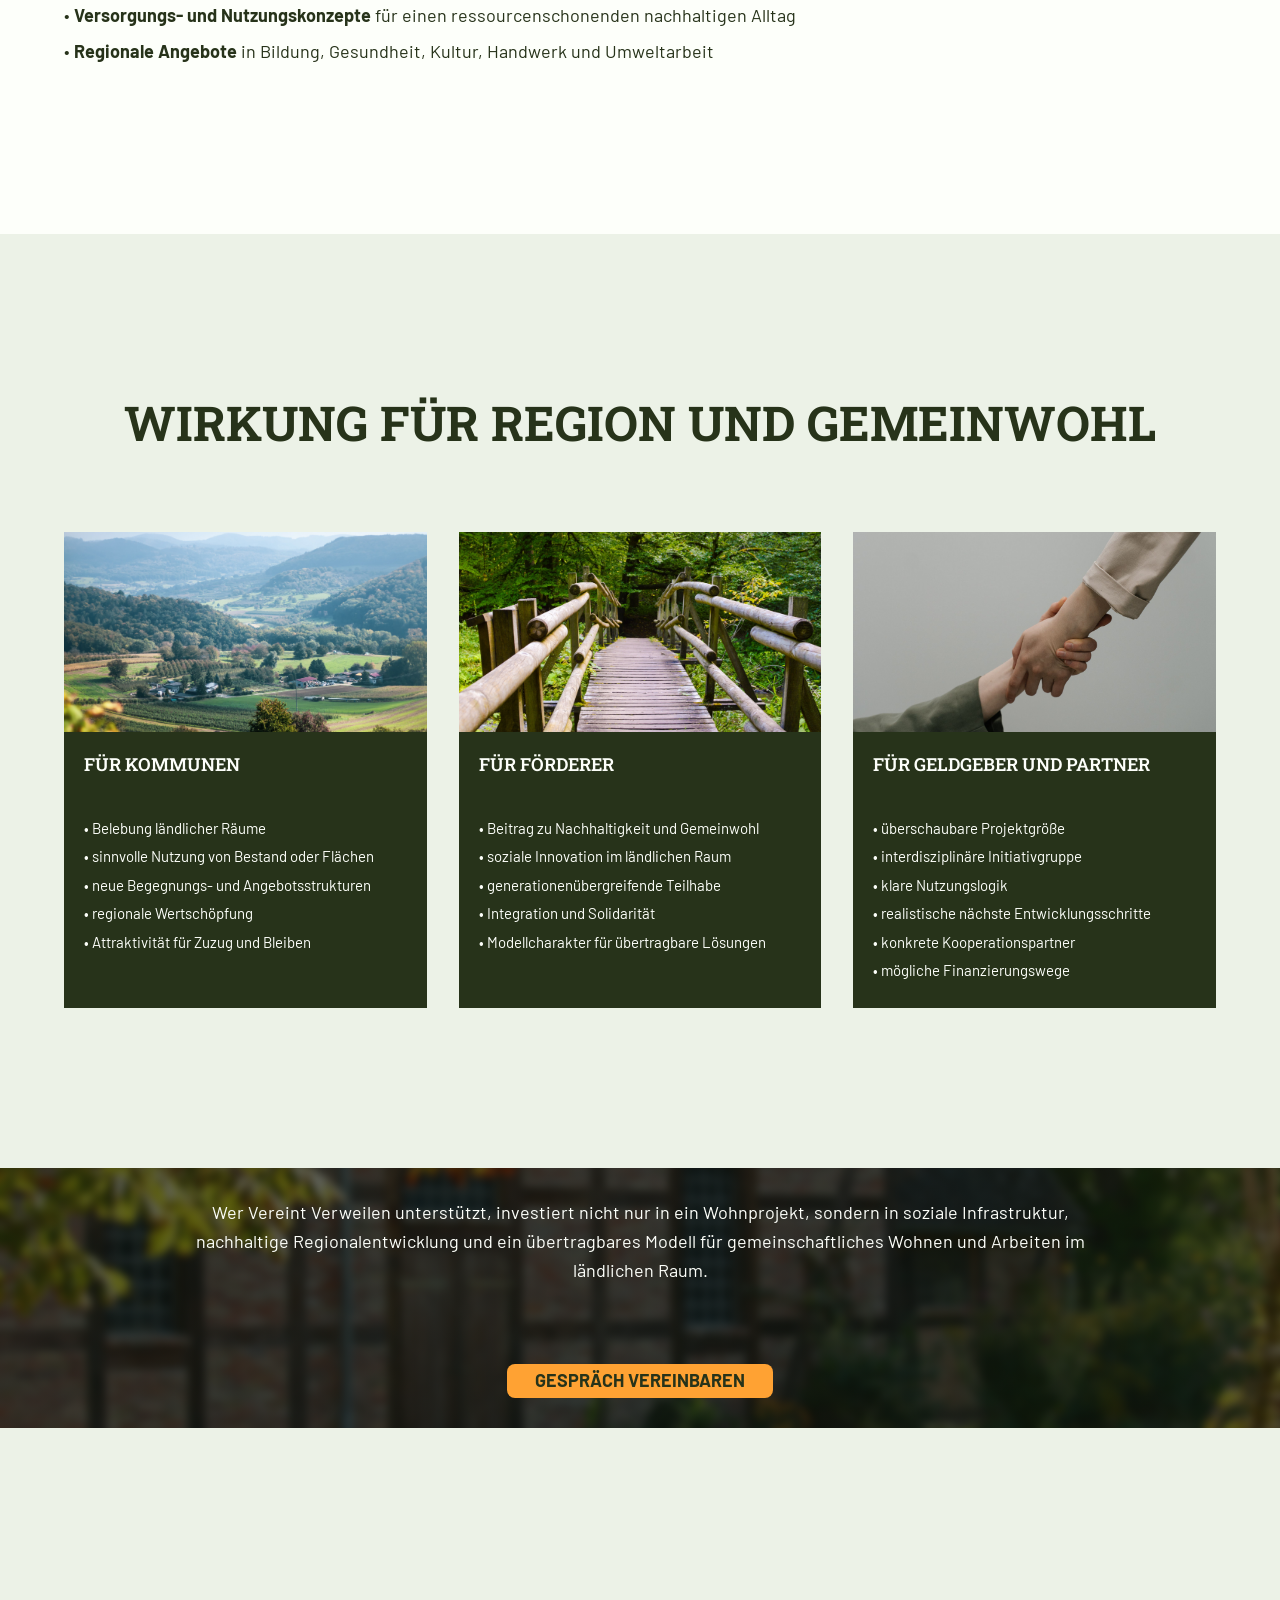
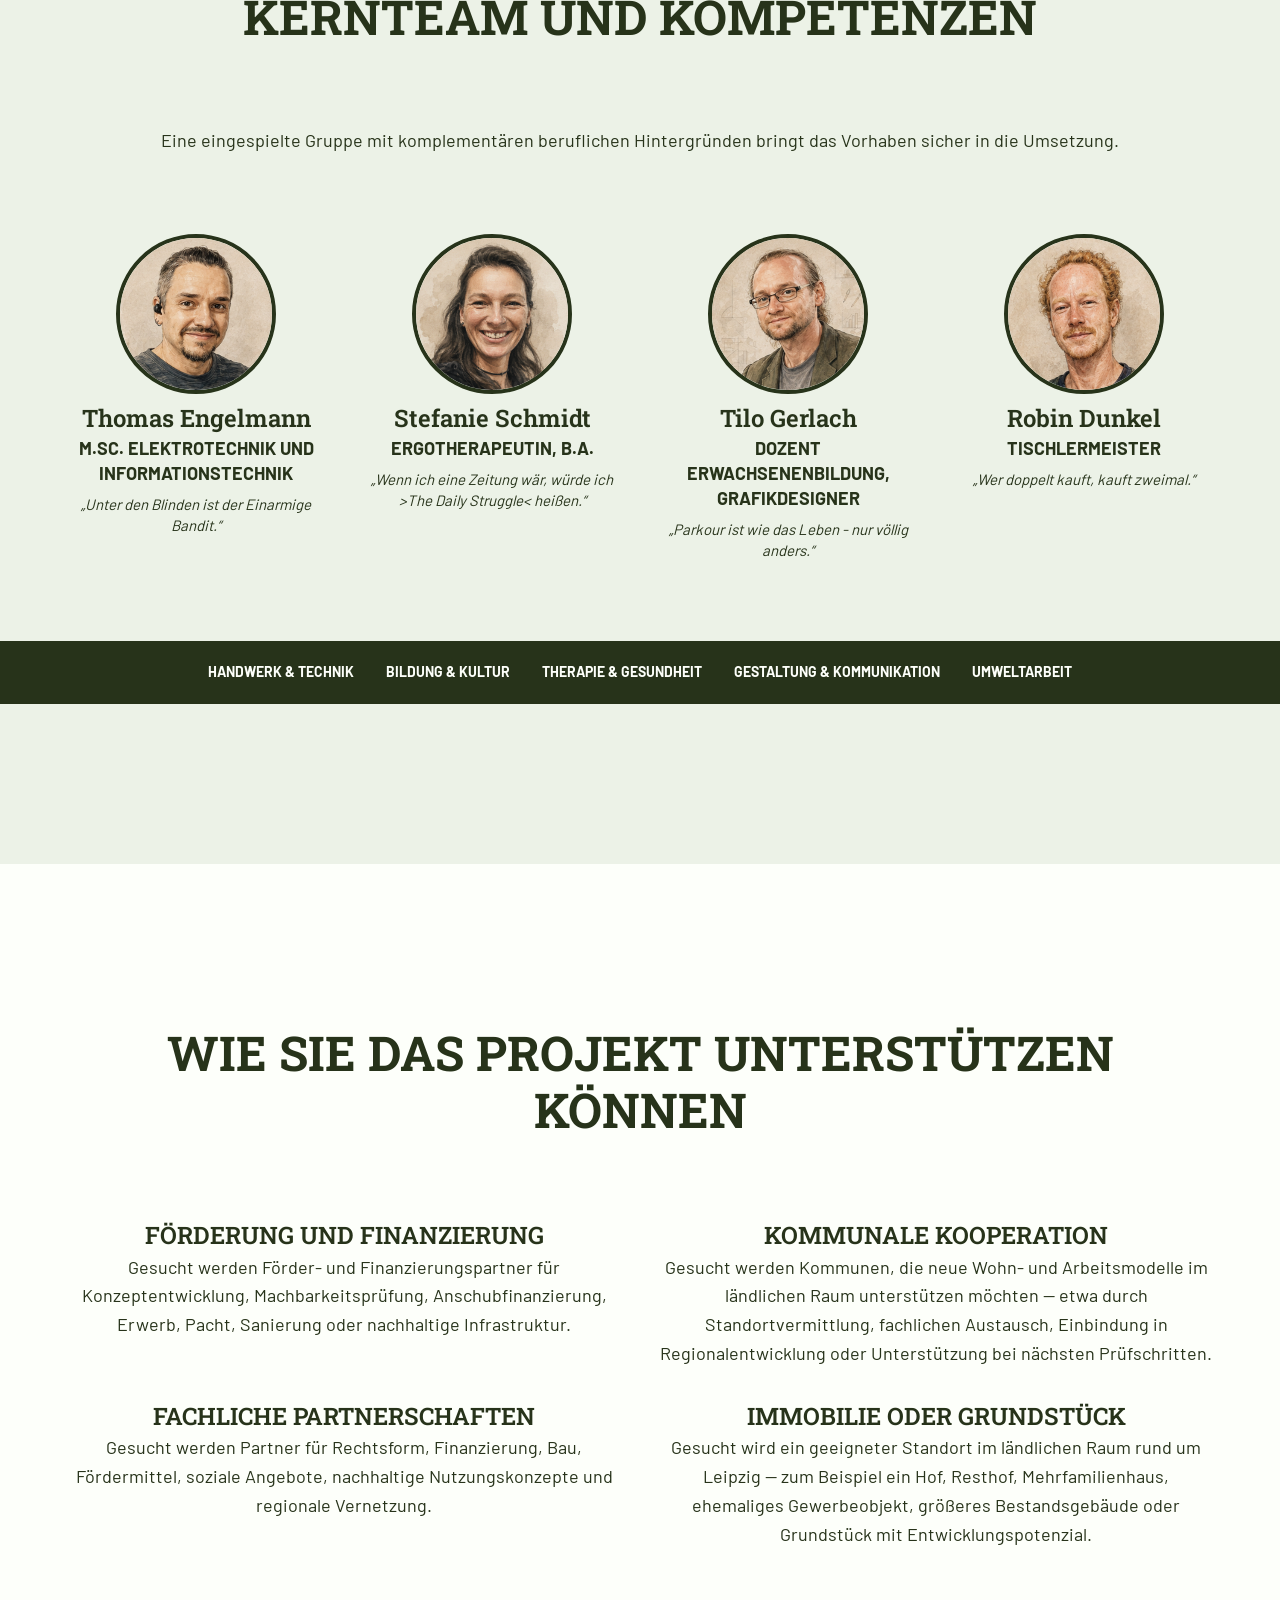
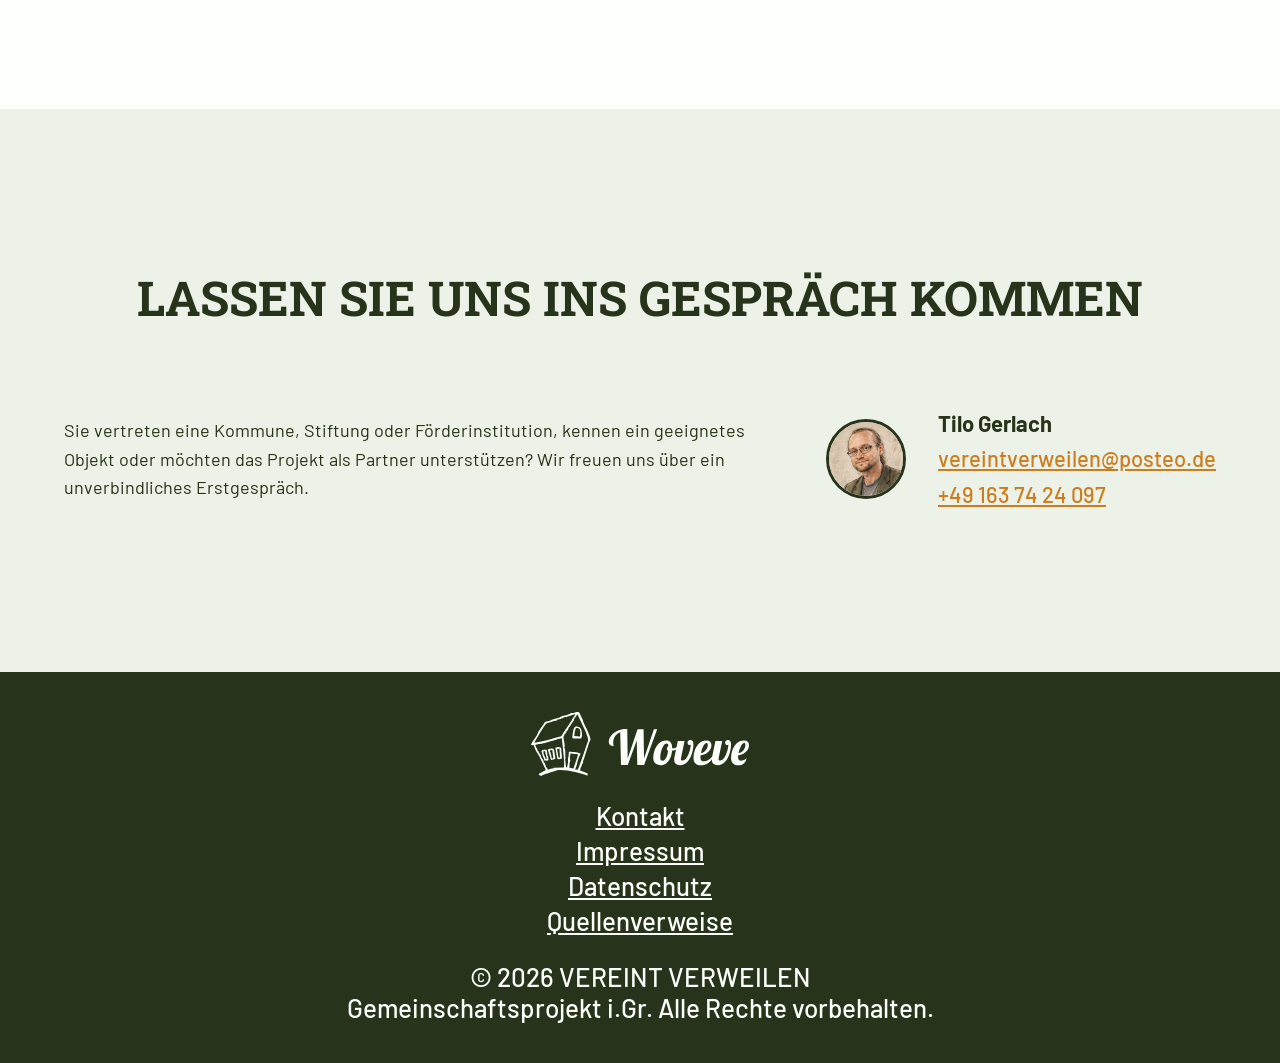
==== commit 931e6968: "mobile version first full release" ====
--- a/index.html
+++ b/index.html
@@ -10,6 +10,7 @@
     />
     <link rel="stylesheet" href="fonts/fonts.css" />
     <link rel="stylesheet" href="style.css" />
+    <script src="script.js"></script>
   </head>
 
   <body>
@@ -32,12 +33,18 @@
         </nav>
 
         <a href="#contact" class="button">Kontakt</a>
+
+        <!-- Hamburger Menue Button -->
+        <button class="menu-toggle" type="button" aria-label="Menü öffnen">
+          <span></span>
+          <span></span>
+          <span></span>
+          <span></span>
+        </button>
       </div>
     </header>
 
-
     <main id="top">
-
       <!-- Hero -->
       <section class="hero" id="project">
         <div class="container">
@@ -52,7 +59,7 @@
           <div class="hero-bottom">
             <p>
               Wir entwickeln einen generationenübergreifenden Wohn- und
-              Arbeitsort für etwa 5 bis 15 Personen. Das Projekt verbindet
+              Arbeitsort für etwa 10 bis 15 Personen. Das Projekt verbindet
               private Wohnbereiche, gemeinschaftliche Infrastruktur,
               Werkstätten, Co-Working und regionale Angebote in Bildung,
               Gesundheit, Kultur, Handwerk und Nachhaltigkeit.
@@ -63,7 +70,6 @@
         </div>
       </section>
 
-
       <!-- Auf einen Blick -->
       <section class="overview">
         <div class="container">
@@ -93,14 +99,11 @@
             <div>
               <img src="images/icon-nutzung.svg" alt="" />
               <p class="title">Nutzung</p>
-              <p class="small">
-                Wohnen, Werkstätten, Co-Working, Begegnung
-              </p>
-            </div>
-          </div>
-        </div>
-      </section>
-
+              <p class="small">Wohnen, Werkstätten, Co-Working, Begegnung</p>
+            </div>
+          </div>
+        </div>
+      </section>
 
       <!-- Warum jetzt -->
       <section class="light-secondary" id="why-now">
@@ -128,7 +131,6 @@
         </div>
       </section>
 
-
       <!-- Angebot -->
       <section id="offer">
         <div class="container">
@@ -152,7 +154,7 @@
           </div>
 
           <h3 class="title" style="margin-top: var(--text-spacing)">
-            Das Konzept umfasst:
+            DAS KONZEPT UMFASST
           </h3>
 
           <ul class="concept">
@@ -177,8 +179,8 @@
             </li>
 
             <li>
-              <strong>Nachhaltige Versorgungs- und Nutzungskonzepte</strong> für
-              einen ressourcenschonenden Alltag
+              <strong>Versorgungs- und Nutzungskonzepte</strong> für einen
+              ressourcenschonenden nachhaltigen Alltag
             </li>
 
             <li>
@@ -189,26 +191,14 @@
         </div>
       </section>
 
-
       <!-- Wirkung -->
       <section class="light-secondary" id="impact">
         <div class="container">
           <h2>Wirkung für Region und Gemeinwohl</h2>
 
-          <p>
-            Wer Vereint Verweilen unterstützt, investiert nicht nur in ein
-            Wohnprojekt, sondern in soziale Infrastruktur, nachhaltige
-            Regionalentwicklung und ein übertragbares Modell für
-            gemeinschaftliches Wohnen und Arbeiten im ländlichen Raum.
-          </p>
-
           <div class="grid" style="margin-top: var(--text-spacing)">
-
             <article class="card">
-              <img
-                src="images/wirkung-kommunen-weinberg.jpg"
-                alt=""
-              />
+              <img src="images/wirkung-kommunen-weinberg.jpg" alt="" />
 
               <div>
                 <h3 class="title">Für Kommunen</h3>
@@ -223,12 +213,8 @@
               </div>
             </article>
 
-
             <article class="card">
-              <img
-                src="images/wirkung-foerderer-bruecke.jpg"
-                alt=""
-              />
+              <img src="images/wirkung-foerderer-bruecke.jpg" alt="" />
 
               <div>
                 <h3 class="title">Für Förderer</h3>
@@ -243,12 +229,8 @@
               </div>
             </article>
 
-
             <article class="card">
-              <img
-                src="images/wirkung-geldgeber-hand-halten.jpg"
-                alt=""
-              />
+              <img src="images/wirkung-geldgeber-hand-halten.jpg" alt="" />
 
               <div>
                 <h3 class="title">Für Geldgeber und Partner</h3>
@@ -258,15 +240,14 @@
                   <li>interdisziplinäre Initiativgruppe</li>
                   <li>klare Nutzungslogik</li>
                   <li>realistische nächste Entwicklungsschritte</li>
-                  <li>konkrete Kooperations- und Finanzierungsmöglichkeiten</li>
+                  <li>konkrete Kooperationspartner</li>
+                  <li>mögliche Finanzierungswege</li>
                 </ul>
               </div>
             </article>
-
-          </div>
-        </div>
-      </section>
-
+          </div>
+        </div>
+      </section>
 
       <!-- Banner -->
       <section class="banner">
@@ -275,13 +256,12 @@
             Wer Vereint Verweilen unterstützt, investiert nicht nur in ein
             Wohnprojekt, sondern in soziale Infrastruktur, nachhaltige
             Regionalentwicklung und ein übertragbares Modell für
-            gemeinschaftliches Wohnen und Arbeiten im ländlichen R
+            gemeinschaftliches Wohnen und Arbeiten im ländlichen Raum.
           </p>
 
           <a href="#contact" class="button">Gespräch vereinbaren</a>
         </div>
       </section>
-
 
       <!-- Team -->
       <section class="light-secondary team" id="team">
@@ -293,25 +273,19 @@
             Hintergründen bringt das Vorhaben sicher in die Umsetzung.
           </p>
 
-          <div class="grid" style="margin-top: var(--text-spacing)">
-
+          <div class="grid">
             <div class="person">
               <img src="images/thomas.png" alt="Thomas Engelmann" />
-              <p class="title" style="margin-bottom: 0">
-                Thomas Engelmann
-              </p>
-              <p class="role">Elektriker</p>
-              <p class="quote">
-                „Unter den Blinden ist der Einarmige Bandit.“
-              </p>
+              <p class="title" style="margin-bottom: 0">Thomas Engelmann</p>
+              <p class="role">M.Sc. Elektrotechnik und
+Informationstechnik</p>
+              <p class="quote">„Unter den Blinden ist der Einarmige Bandit.“</p>
             </div>
 
             <div class="person">
               <img src="images/stefanie.png" alt="Stefanie Schmidt" />
-              <p class="title" style="margin-bottom: 0">
-                Stefanie Schmidt
-              </p>
-              <p class="role">Basteltante</p>
+              <p class="title" style="margin-bottom: 0">Stefanie Schmidt</p>
+              <p class="role">Ergotherapeutin, B.A.</p>
               <p class="quote">
                 „Wenn ich eine Zeitung wär, würde ich &gt;The Daily Struggle&lt;
                 heißen.“
@@ -319,27 +293,21 @@
             </div>
 
             <div class="person">
-              <img src="images/robin.png" alt="Robin Dunkel" />
-              <p class="title" style="margin-bottom: 0">
-                Robin Dunkel
-              </p>
-              <p class="role">Holzwurm</p>
-              <p class="quote">
-                „Wer doppelt kauft, kauft zweimal.“
-              </p>
-            </div>
-
-            <div class="person">
               <img src="images/tilo.png" alt="Tilo Gerlach" />
-              <p class="title" style="margin-bottom: 0">
-                Tilo Gerlach
-              </p>
-              <p class="role">Pixelschubser</p>
+              <p class="title" style="margin-bottom: 0">Tilo Gerlach</p>
+              <p class="role">Dozent Erwachsenenbildung,
+Grafikdesigner</p>
               <p class="quote">
                 „Parkour ist wie das Leben - nur völlig anders.“
               </p>
             </div>
 
+            <div class="person">
+              <img src="images/robin.png" alt="Robin Dunkel" />
+              <p class="title" style="margin-bottom: 0">Robin Dunkel</p>
+              <p class="role">Tischlermeister</p>
+              <p class="quote">„Wer doppelt kauft, kauft zweimal.“</p>
+            </div>
           </div>
         </div>
 
@@ -354,14 +322,12 @@
         </div>
       </section>
 
-
       <!-- Unterstützung -->
       <section class="support" id="support">
         <div class="container">
           <h2>Wie Sie das Projekt unterstützen können</h2>
 
           <div class="grid">
-
             <div>
               <h3 class="title">Förderung und Finanzierung</h3>
               <p>
@@ -400,11 +366,9 @@
                 Grundstück mit Entwicklungspotenzial.
               </p>
             </div>
-
-          </div>
-        </div>
-      </section>
-
+          </div>
+        </div>
+      </section>
 
       <!-- Kontakt -->
       <section id="contact" class="light-secondary">
@@ -412,7 +376,6 @@
           <h2>Lassen Sie uns ins Gespräch kommen</h2>
 
           <div class="contact-layout">
-
             <div class="contact-text">
               <p>
                 Sie vertreten eine Kommune, Stiftung oder Förderinstitution,
@@ -425,21 +388,18 @@
             <div class="contact-box">
               <img src="images/tilo.png" alt="Tilo Gerlach" />
 
-              <p class="small">
+              <p class="lead">
                 <strong>Tilo Gerlach</strong><br />
                 <a href="mailto:vereintverweilen@posteo.de">
-                  vereintverweilen@posteo.de
-                </a><br />
-                <a href="tel:+491637424097">0163 74 24 097</a>
-              </p>
-            </div>
-
-          </div>
-        </div>
-      </section>
-
+                  vereintverweilen@posteo.de </a
+                ><br />
+                <a href="tel:+491637424097">+49 163 74 24 097</a>
+              </p>
+            </div>
+          </div>
+        </div>
+      </section>
     </main>
-
 
     <footer>
       <div class="container">
@@ -458,6 +418,5 @@
         </p>
       </div>
     </footer>
-
   </body>
 </html>
--- a/style.css
+++ b/style.css
@@ -6,7 +6,7 @@
   --orange: #FFA233;
   --orange-hover: #CC7E1F;
 
-  --page-padding: 24px;
+  --page-padding: 18px;
   --column-count: 4;
   --column-gap: 16px;
   --section-spacing: 80px;
@@ -54,8 +54,8 @@
 
 body {
   font-family: var(--text-font);
-  font-size: 14px;
-  line-height: 2;
+  font-size: 15px;
+  line-height: 1.6;
   font-weight: 400;
   color: var(--dark);
   background: var(--light);
@@ -93,6 +93,7 @@
   font-weight: 700;
   margin-bottom: var(--heading-spacing);
   text-align: center;
+  text-transform: uppercase;
 }
 
 h3 {
@@ -100,12 +101,13 @@
   font-weight: 600;
   margin-top: auto;
   margin-bottom: var(--heading-spacing);
+  text-transform: uppercase;
 }
 
 .title {
   font-size: 22px;
   font-weight: 600;
-  line-height: 2;
+  line-height: 1.4;
   margin-bottom: var(--title-spacing);
 }
 
@@ -220,6 +222,7 @@
 
 
 /* ===== Navigation ===== */
+
 .navigation {
   position: sticky;
   top: 0;
@@ -231,18 +234,33 @@
 .navigation .container {
   display: flex;
   align-items: center;
-  justify-content: space-between;
   height: 65px;
 }
 
 .navigation img {
-  height: 55px;
+  height: 40px;
   width: auto;
 }
 
+.navigation nav {
+  position: absolute;
+  top: 65px;
+  left: 0;
+  right: 0;
+  display: none;
+  padding: 24px var(--page-padding);
+  background: var(--light);
+  border-bottom: 1px solid var(--light-secondary);
+}
+
+.navigation nav.is-open {
+  display: block;
+}
+
 .navigation ul {
-  display: none;
-  gap: 24px;
+  display: flex;
+  flex-direction: column;
+  gap: 20px;
 }
 
 .navigation ul a {
@@ -258,15 +276,31 @@
 }
 
 .navigation .button {
-  padding: 10px 20px;
-  font-size: 14px;
-}
-
-@media (min-width: 1024px) {
-  .navigation ul {
-    display: flex;
-  }
-}
+  margin-left: auto;
+  padding: 8px 11px;
+  font-size: 12px;
+}
+
+.menu-toggle {
+  display: flex;
+  flex-direction: column;
+  justify-content: space-between;
+  width: 32px;
+  height: 24px;
+  padding: 0;
+  margin-left: 16px;
+  border: 0;
+  background: none;
+  cursor: pointer;
+}
+
+.menu-toggle span {
+  display: block;
+  width: 100%;
+  height: 2px;
+  background: var(--dark);
+}
+
 
 
 /* ===== Hero ===== */
@@ -276,7 +310,7 @@
   background: url("images/hero-haus-auf-dem-dorf.jpg") center / cover;
   color: var(--light);
   text-align: center;
-  padding: 24px 0;
+  padding: 10px 0 24px;
 }
 
 .hero .container {
@@ -287,11 +321,11 @@
 }
 
 .hero-top {
-  margin-top: 20px;
+  margin-top: 5px;
 }
 
 .hero-bottom {
-  margin-bottom: 20px;
+  margin-bottom: 10px;
 }
 
 .hero .lead {
@@ -314,7 +348,7 @@
 .overview img {
   width: 100px;
   height: 100px;
-  margin: 0 auto 8px;
+  margin: 10px auto 10px;
 }
 
 .overview .title {
@@ -448,8 +482,13 @@
   text-align: center;
 }
 
+.team .grid {
+  margin-top: var(--text-spacing);
+  row-gap: 40px;
+}
+
 .team .person {
-  grid-column: span 2;
+  grid-column: 1 / -1;
 }
 
 .team .person img {
@@ -582,7 +621,7 @@
   background: var(--dark);
   color: var(--light);
   text-align: center;
-  padding: var(--section-spacing) 0 40px;
+  padding: 40px 0 40px;
 }
 
 footer img {
@@ -605,4 +644,63 @@
 footer p {
   margin: 0;
   line-height: 1.4;
+}
+
+
+/* ===== Sources ===== */
+
+.sources {
+  max-width: 900px;
+  margin: 0 auto;
+}
+
+.sources ul {
+  list-style: none;
+}
+
+.sources li {
+  padding: 20px 0;
+  border-bottom: 1px solid var(--light-secondary);
+}
+
+.sources li:first-child {
+  border-top: 1px solid var(--light-secondary);
+}
+
+.sources strong {
+  display: block;
+  margin-bottom: 4px;
+}
+
+.sources img {
+  width: 100%;
+  max-height: 400px;
+  object-fit: cover;
+  margin-bottom: 16px;
+}
+
+.sources .timestamp {
+  display: block;
+  font-size: 14px;
+  line-height: 1.4;
+  margin-bottom: 8px;
+}
+
+.copyright-notice {
+  margin-top: 40px;
+  padding: 24px;
+  background: var(--light-secondary);
+}
+
+.back-link {
+  display: inline-block;
+  margin-top: 40px;
+}
+
+/* ===== Information pages ===== */
+
+.info-page h1,
+.info-page h2,
+.info-page h3 {
+  text-align: left;
 }
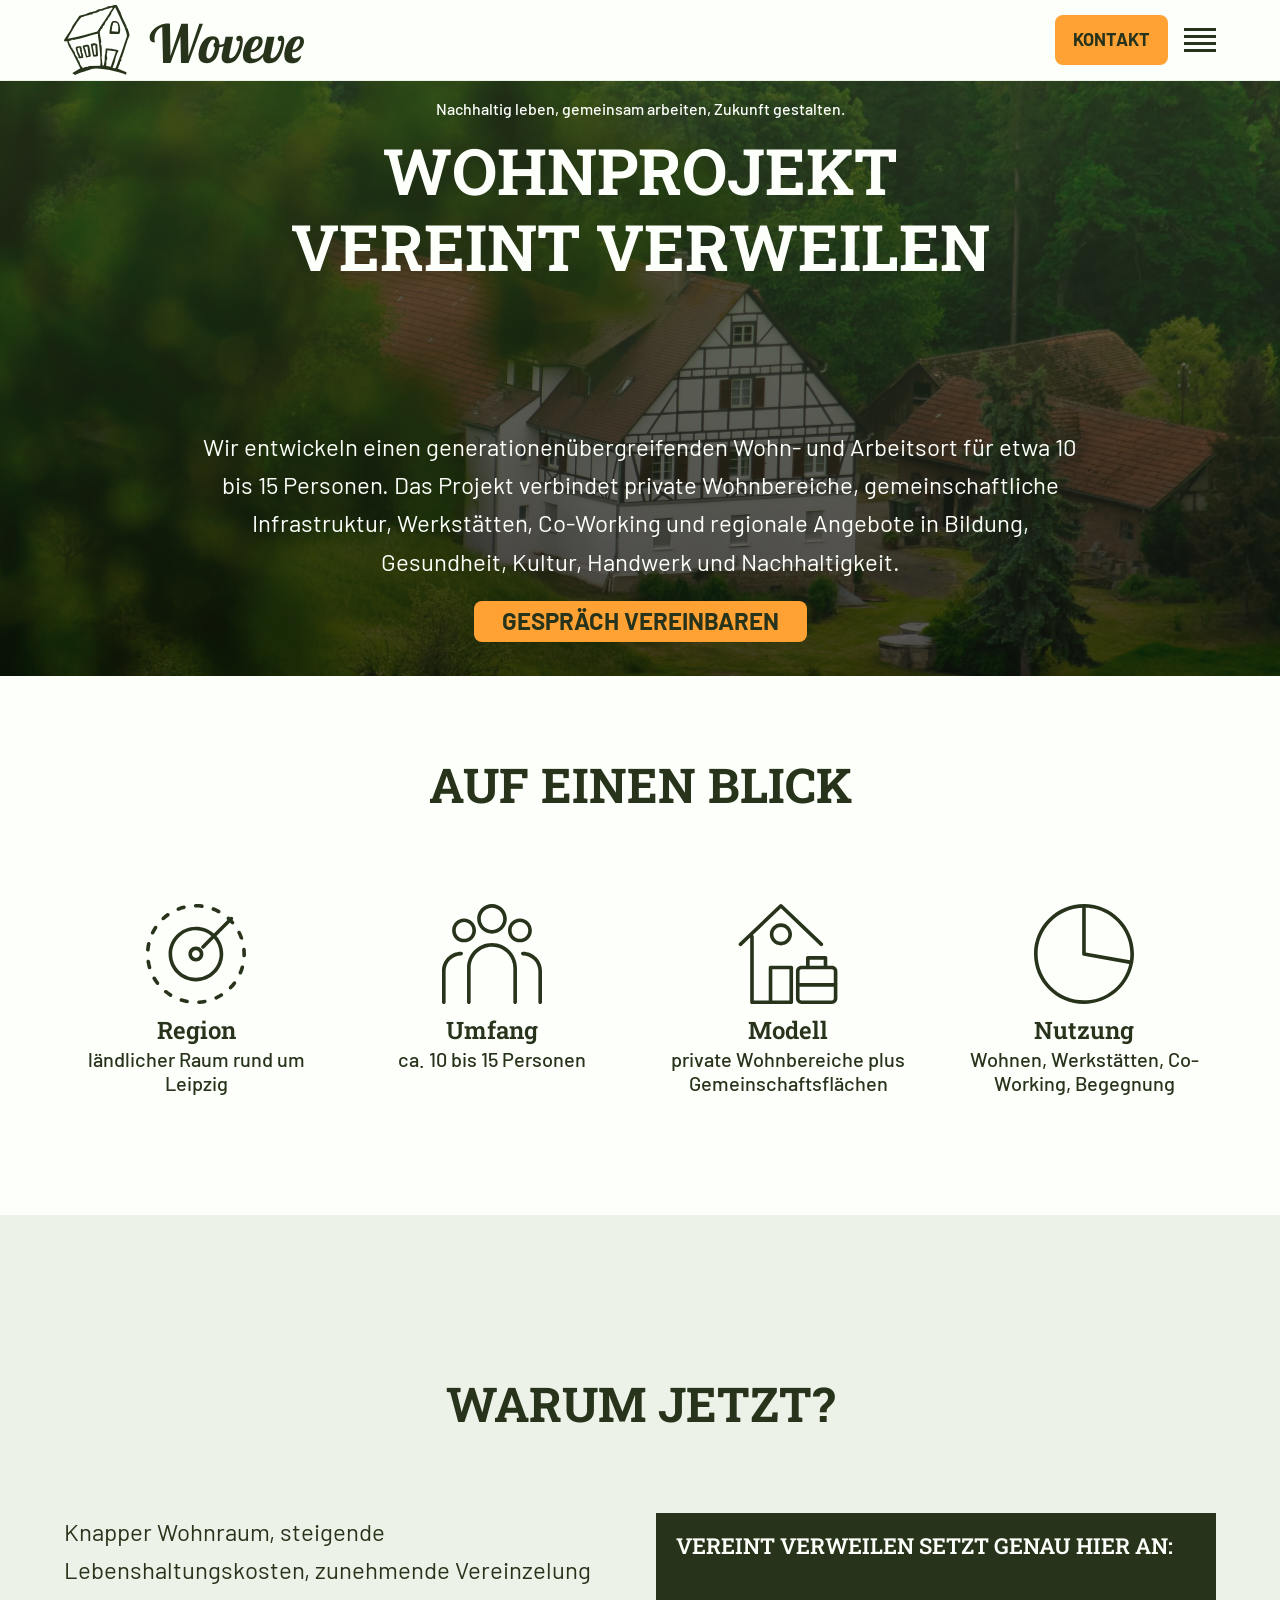
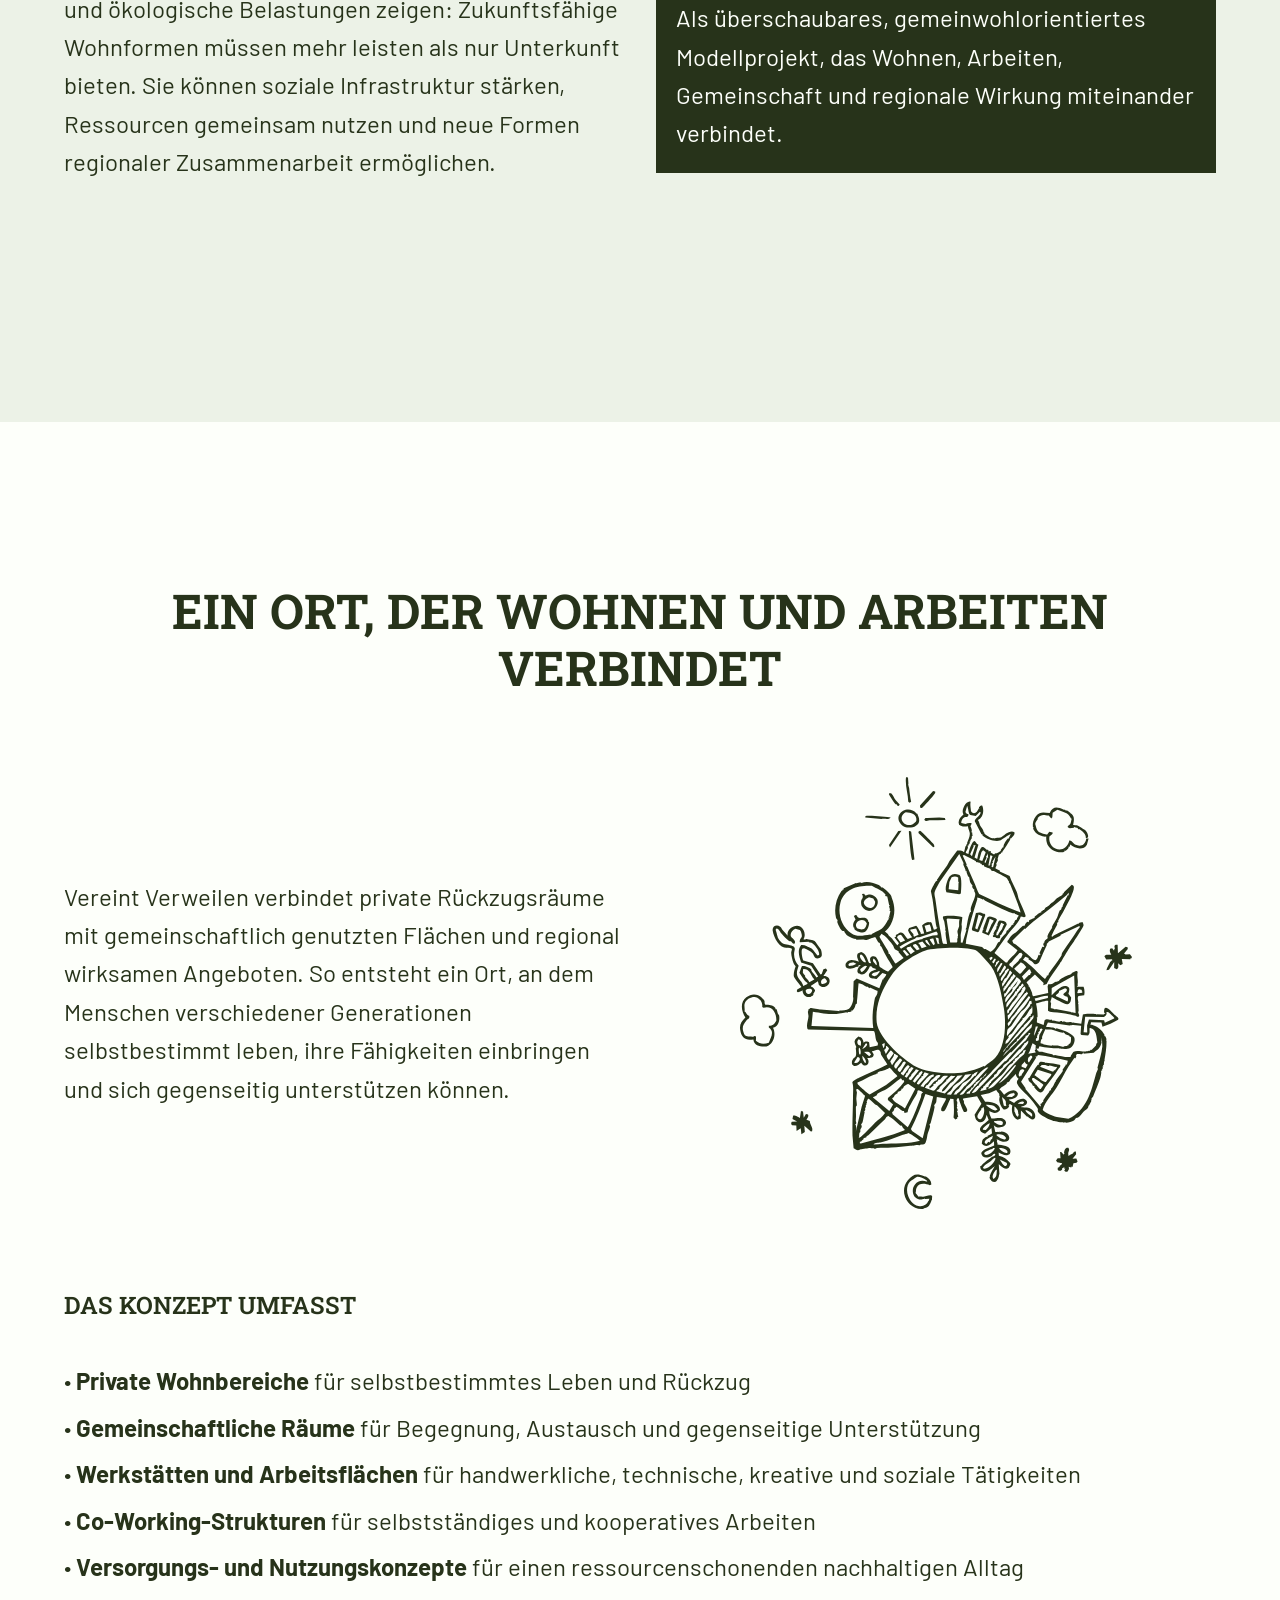
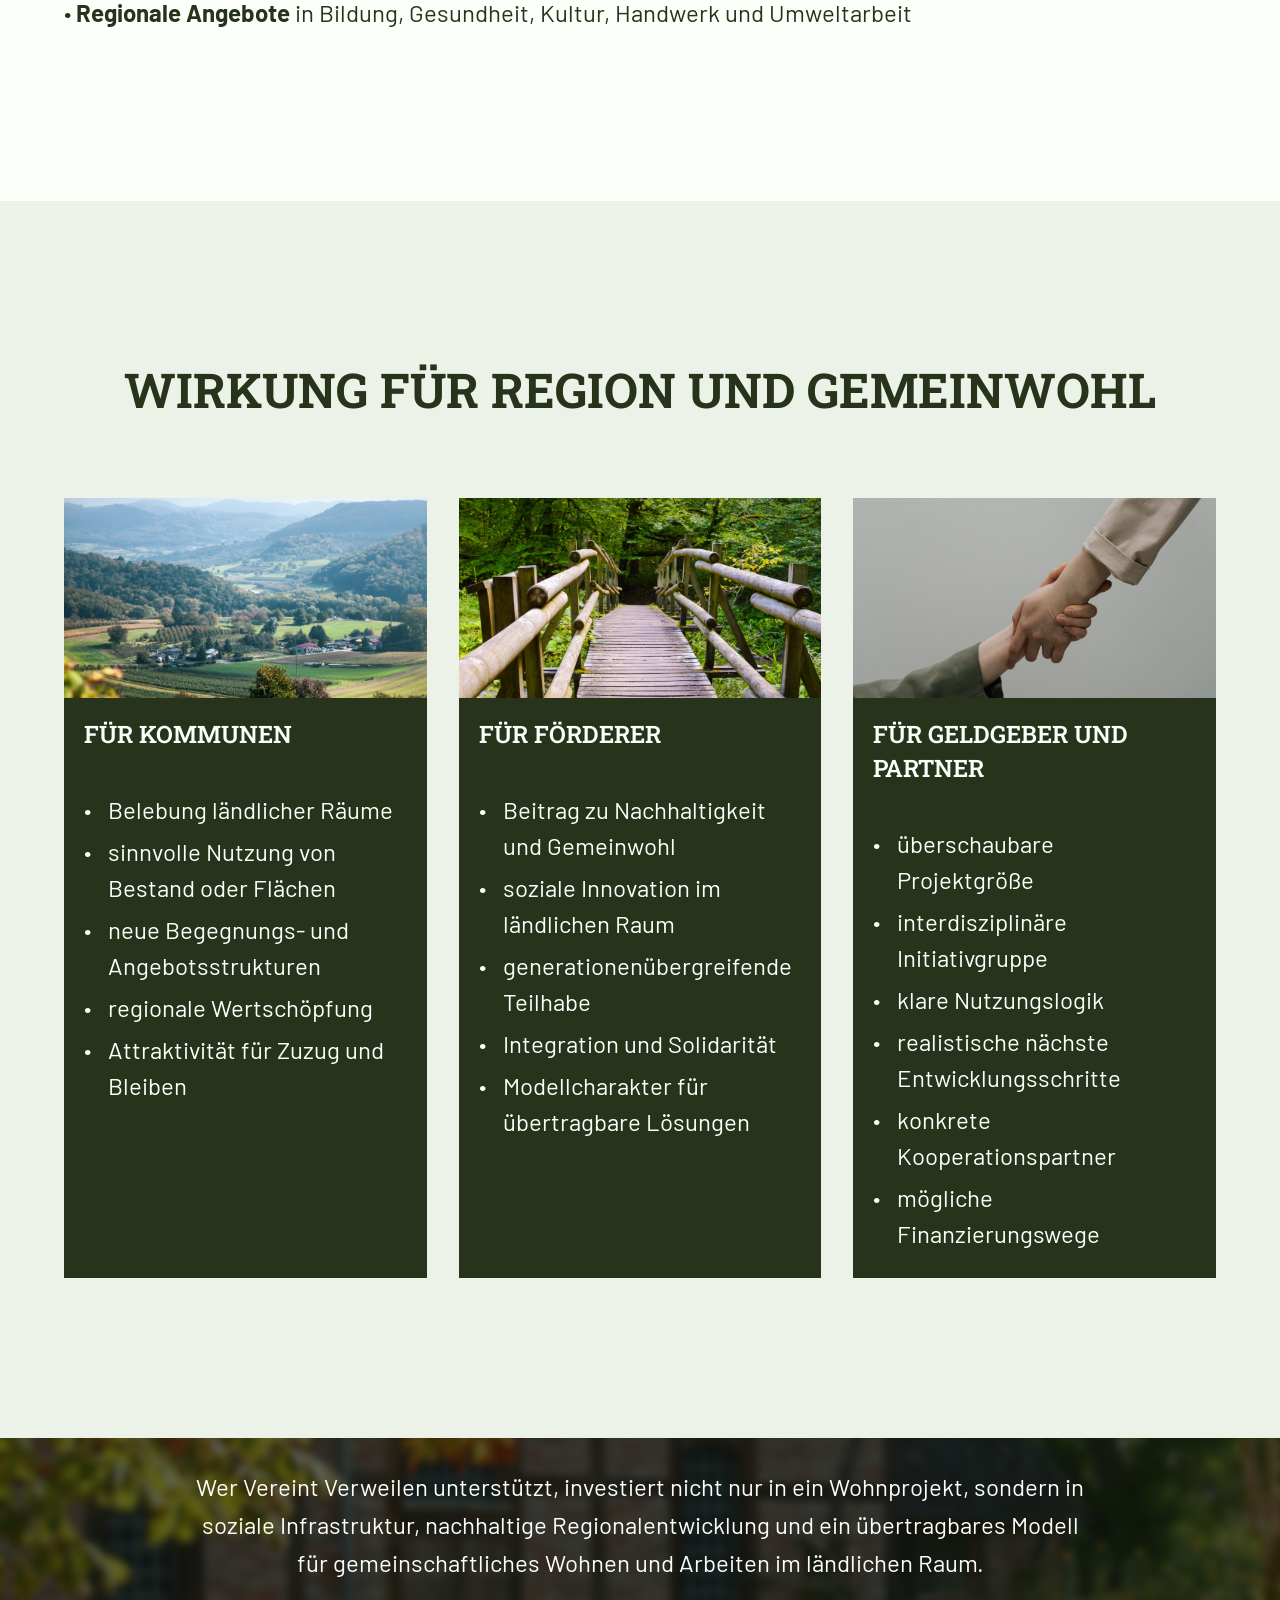
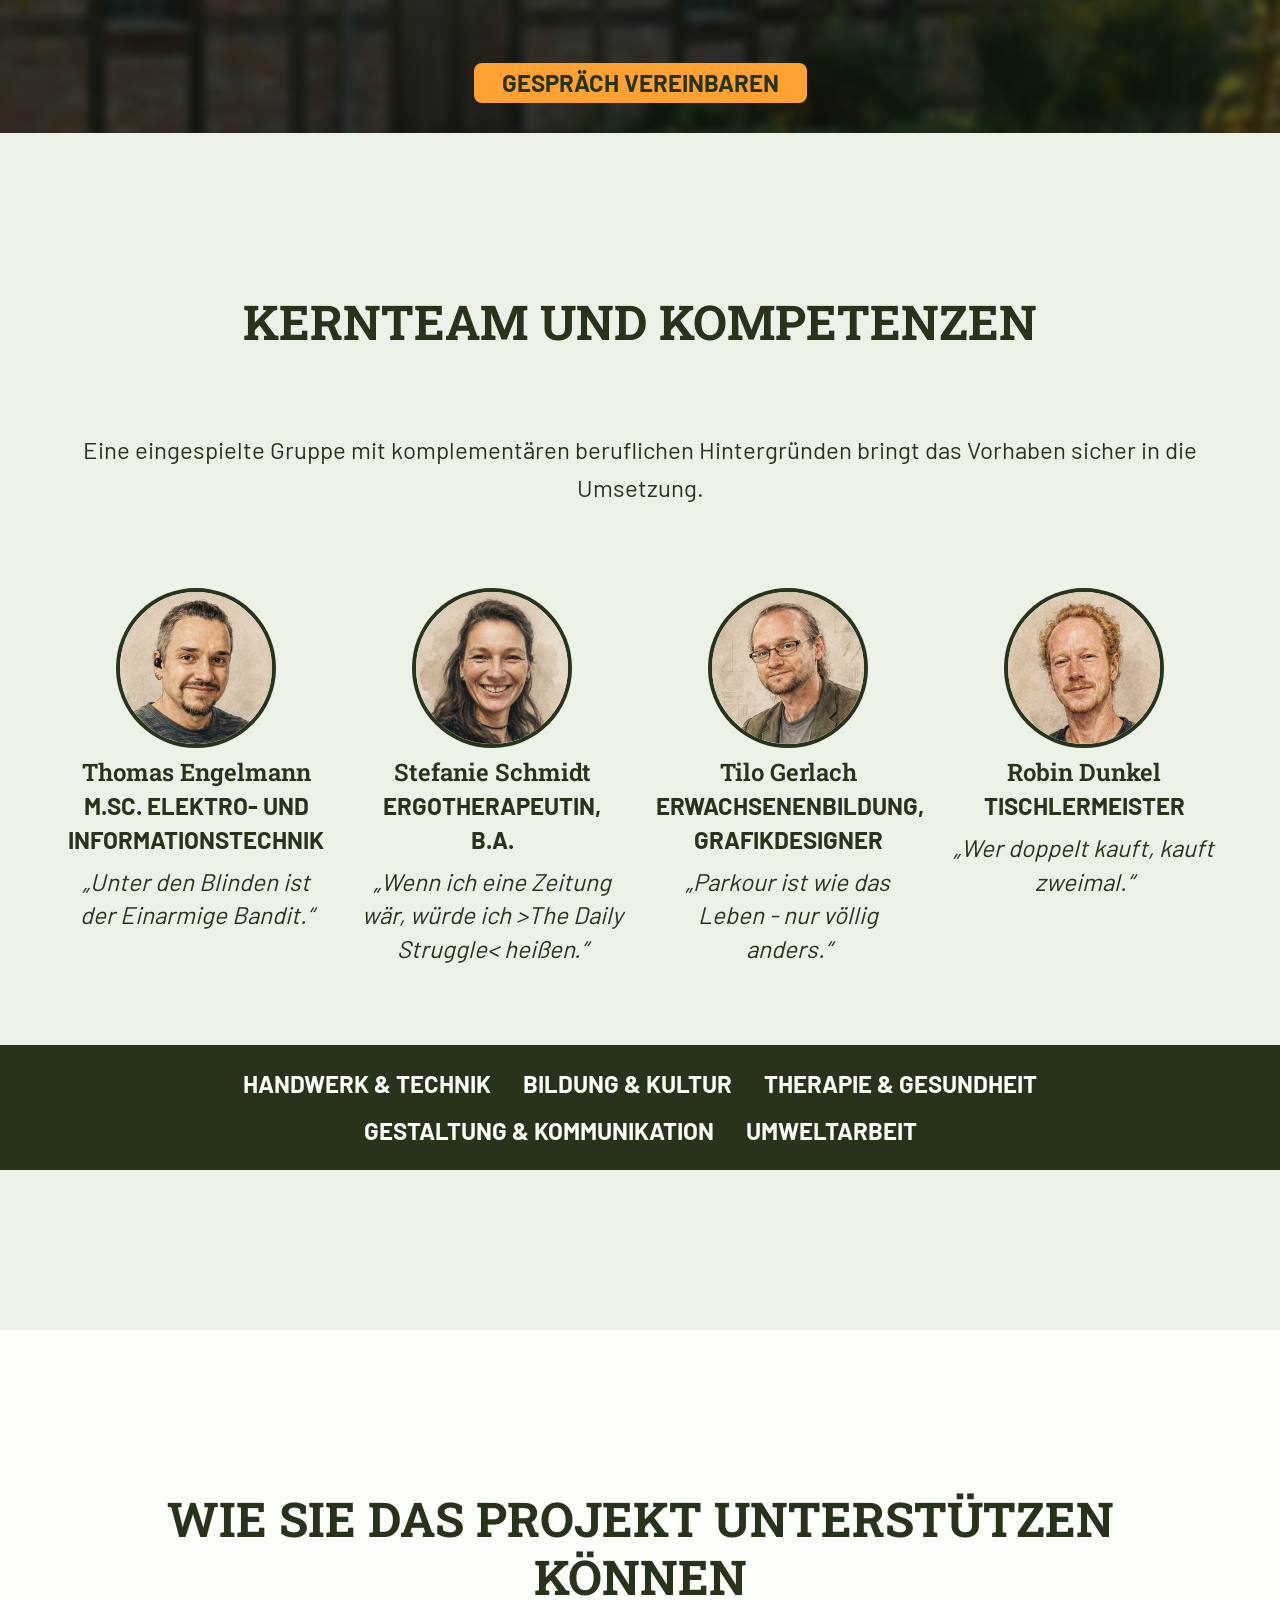
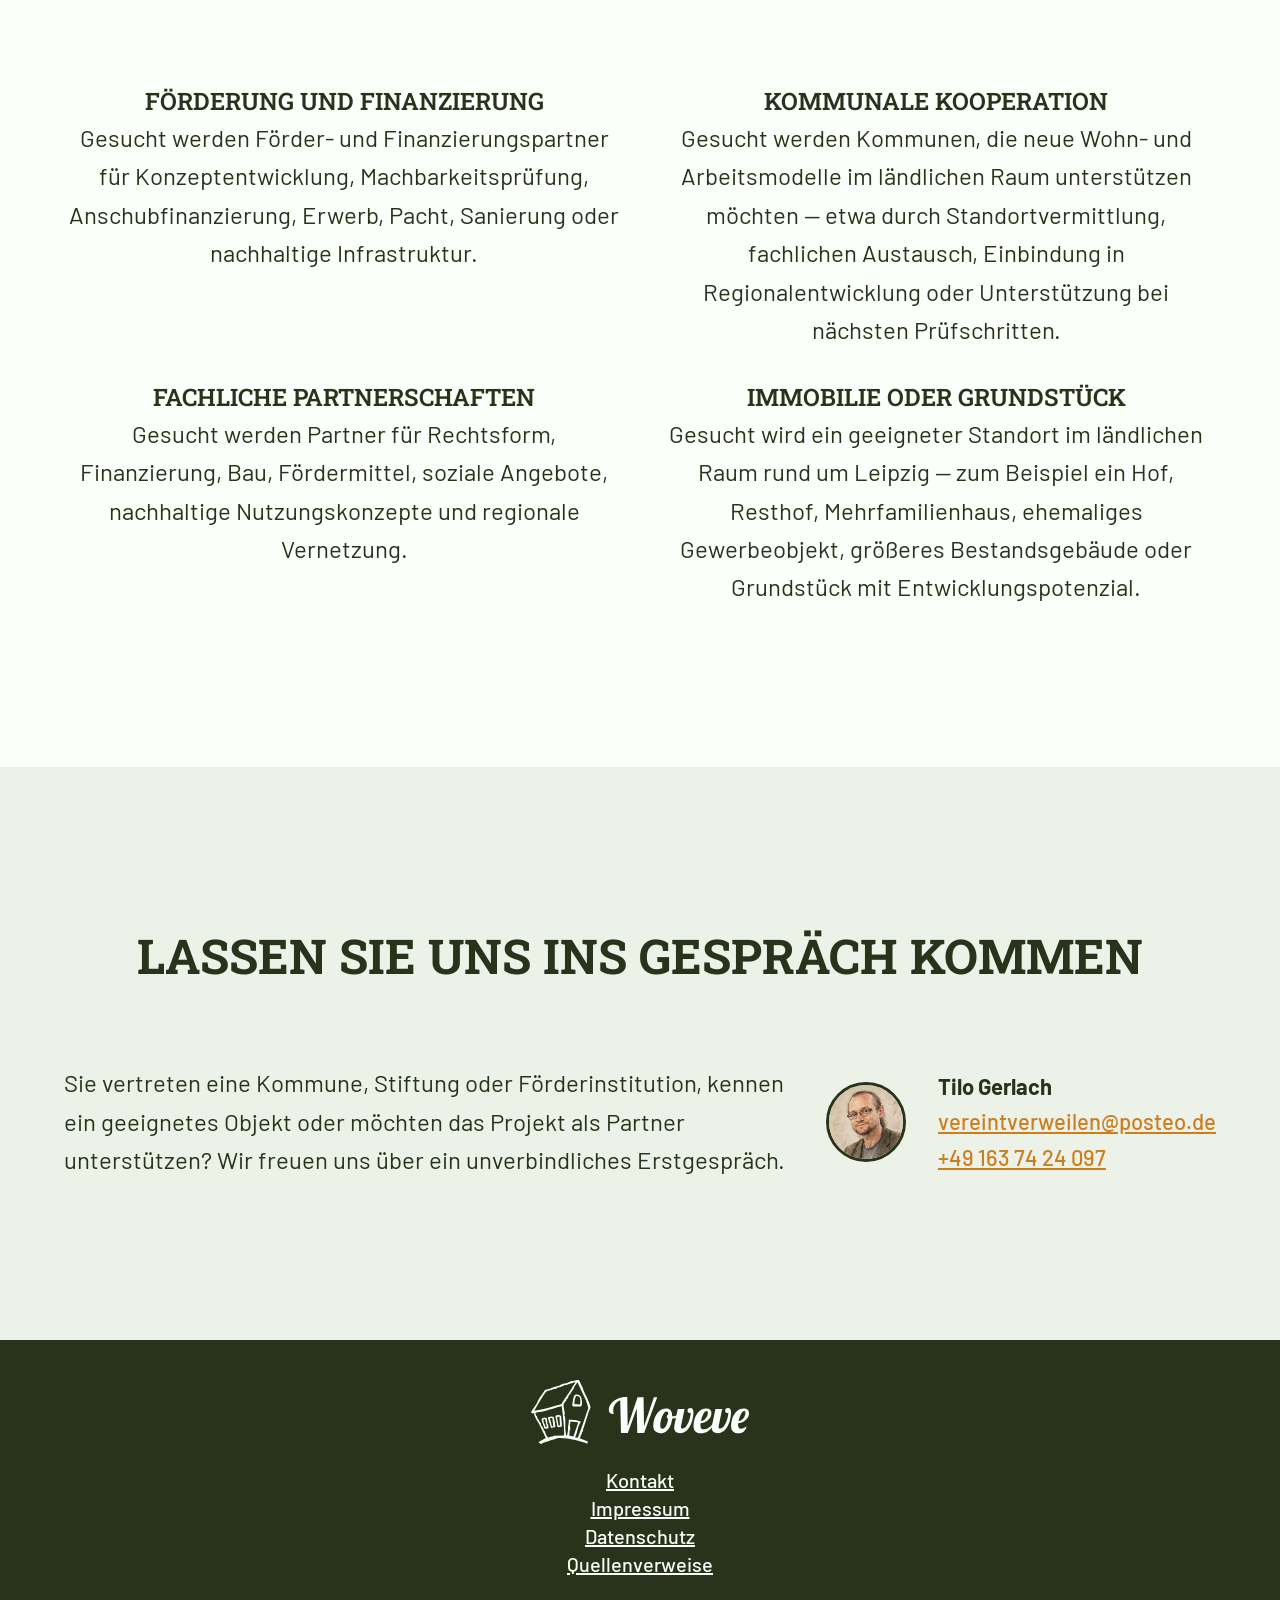
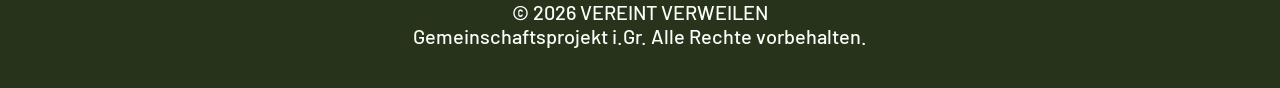
==== commit bfecea52: "full release v1.0" ====
--- a/index.html
+++ b/index.html
@@ -277,7 +277,7 @@
             <div class="person">
               <img src="images/thomas.png" alt="Thomas Engelmann" />
               <p class="title" style="margin-bottom: 0">Thomas Engelmann</p>
-              <p class="role">M.Sc. Elektrotechnik und
+              <p class="role">M.Sc. Elektro- und
 Informationstechnik</p>
               <p class="quote">„Unter den Blinden ist der Einarmige Bandit.“</p>
             </div>
@@ -295,7 +295,7 @@
             <div class="person">
               <img src="images/tilo.png" alt="Tilo Gerlach" />
               <p class="title" style="margin-bottom: 0">Tilo Gerlach</p>
-              <p class="role">Dozent Erwachsenenbildung,
+              <p class="role">Erwachsenenbildung,
 Grafikdesigner</p>
               <p class="quote">
                 „Parkour ist wie das Leben - nur völlig anders.“
--- a/style.css
+++ b/style.css
@@ -54,7 +54,7 @@
 
 body {
   font-family: var(--text-font);
-  font-size: 15px;
+  font-size: 17px;
   line-height: 1.6;
   font-weight: 400;
   color: var(--dark);
@@ -138,7 +138,7 @@
 
 @media (min-width: 768px) {
   body {
-    font-size: 18px;
+    font-size: 24px;
   }
 
   h1 {
@@ -166,7 +166,7 @@
   }
 
   .small {
-    font-size: 26px;
+    font-size: 20px;
   }
 }
 
@@ -245,10 +245,11 @@
 .navigation nav {
   position: absolute;
   top: 65px;
-  left: 0;
-  right: 0;
+  right: var(--page-padding);
+  width: max-content;
+  min-width: 220px;
   display: none;
-  padding: 24px var(--page-padding);
+  padding: 24px;
   background: var(--light);
   border-bottom: 1px solid var(--light-secondary);
 }
@@ -297,17 +298,64 @@
 .menu-toggle span {
   display: block;
   width: 100%;
-  height: 2px;
+  height: 3px;
   background: var(--dark);
 }
 
+@media (min-width: 768px) {
+
+    .navigation ul a {
+    font-size: 20px;
+  }
+
+  .navigation .container {
+    height: 72px;
+  }
+
+  .navigation img {
+    height: 55px;
+  }
+
+  .navigation .button {
+    padding: 10px 14px;
+    font-size: 15px;
+  }
+
+  .navigation nav {
+    top: 72px;
+  }
+}
+
+@media (min-width: 1024px) {
+  .navigation ul a {
+    font-size: 22px;
+  }
+
+  .navigation .container {
+    height: 80px;
+  }
+
+  .navigation img {
+    height: 70px;
+  }
+
+  .navigation .button {
+    padding: 14px 18px;
+    font-size: 18px;
+  }
+
+  .navigation nav {
+    top: 80px;
+    right: var(--page-padding);
+  }
+}
 
 
 /* ===== Hero ===== */
 .hero {
   min-height: 595px;
   display: flex;
-  background: url("images/hero-haus-auf-dem-dorf.jpg") center / cover;
+  background: linear-gradient(rgba(48, 65, 34, 0.65), rgba(13, 17, 9, 0.65)),url("images/hero-haus-auf-dem-dorf.jpg") center / cover;
   color: var(--light);
   text-align: center;
   padding: 10px 0 24px;
@@ -374,13 +422,7 @@
   display: grid;
   grid-template-columns: 1fr;
   gap: var(--column-gap);
-  align-items: center;
-}
-
-@media (min-width: 1024px) {
-  .two-column {
-    grid-template-columns: 1fr 1fr;
-  }
+  align-items: start;
 }
 
 .text-box {
@@ -414,6 +456,25 @@
 }
 
 
+@media (min-width: 1024px) {
+  .two-column {
+    grid-template-columns: 1fr 1fr;
+  }
+
+  #offer .two-column {
+    align-items: center;
+  }
+
+  #offer .two-column > p {
+    margin-bottom: 0;
+  }
+
+  #offer .two-column img {
+    width: 70%;
+    margin: 0 auto;
+  }
+}
+
 /* ===== Impact Cards ===== */
 .card {
   background: var(--dark);
@@ -432,7 +493,6 @@
 
 .card .title {
   text-transform: uppercase;
-  font-size: 18px;
   line-height: 1.4;
 }
 
@@ -440,12 +500,13 @@
   line-height: 1.5;
   margin-bottom: 6px;
   padding-left: 1em;
-  text-indent: -1em;
-  font-size: 15px;
+  position: relative;
 }
 
 .card li::before {
-  content: "• ";
+  content: "•";
+  position: absolute;
+  left: 0;
 }
 
 @media (min-width: 768px) {
@@ -507,7 +568,7 @@
 }
 
 .team .quote {
-  font-size: 15px;
+  
   line-height: 1.4;
   font-style: italic;
   margin-top: 8px;
@@ -536,7 +597,6 @@
 .skills li {
   font-weight: 700;
   text-transform: uppercase;
-  font-size: 14px;
   line-height: 1.6;
 }
 
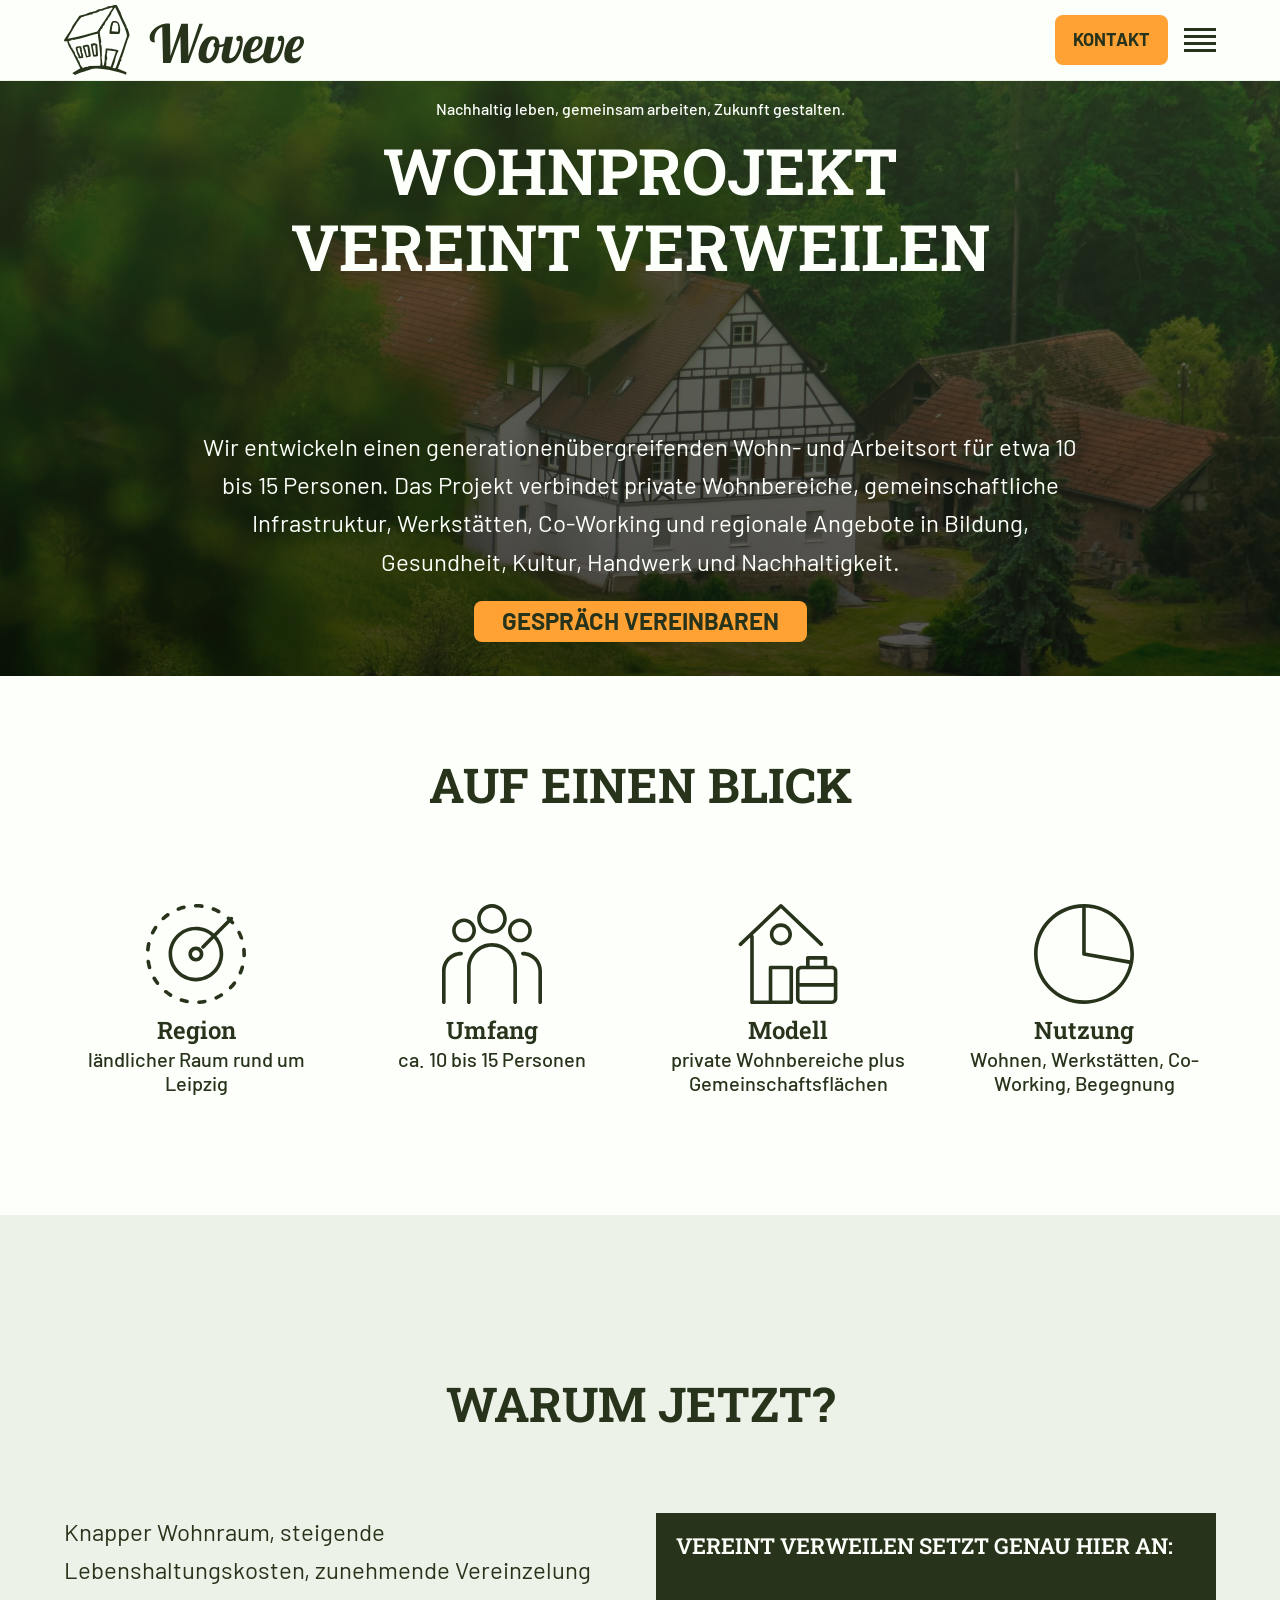
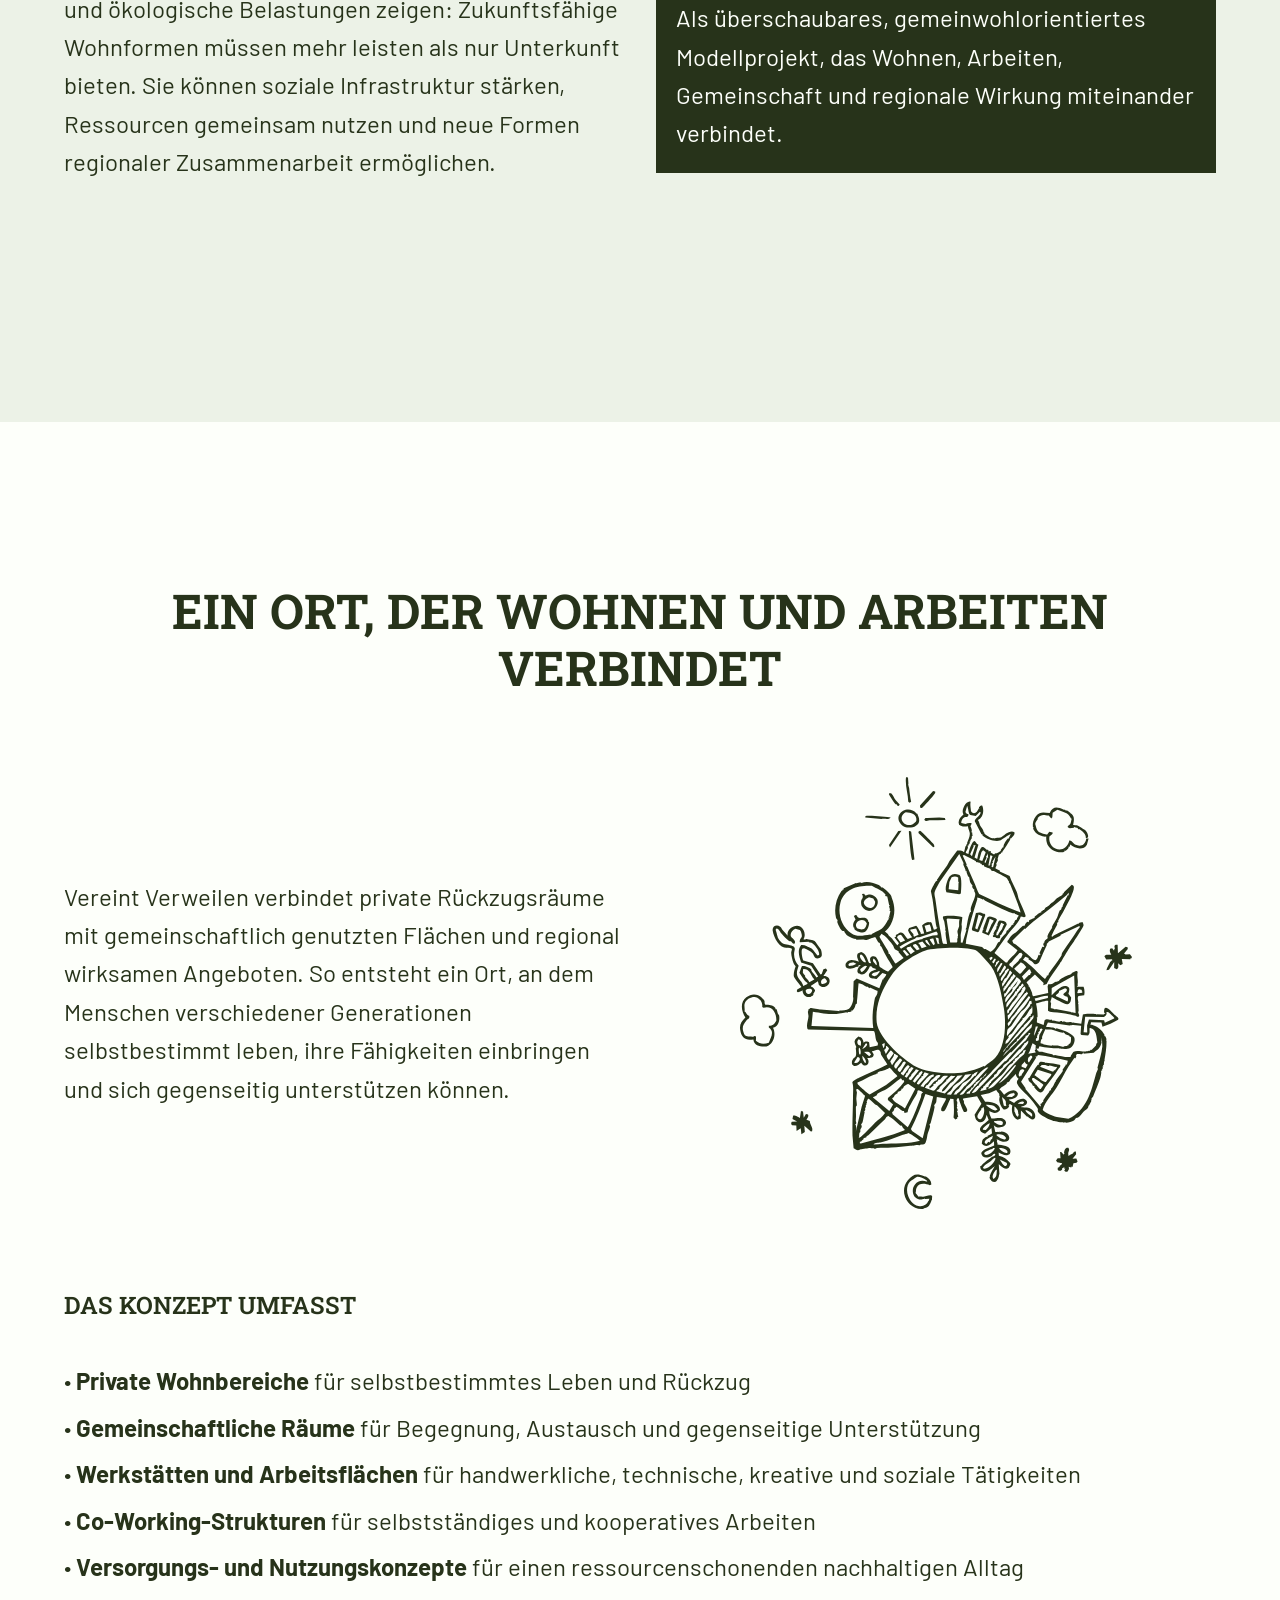
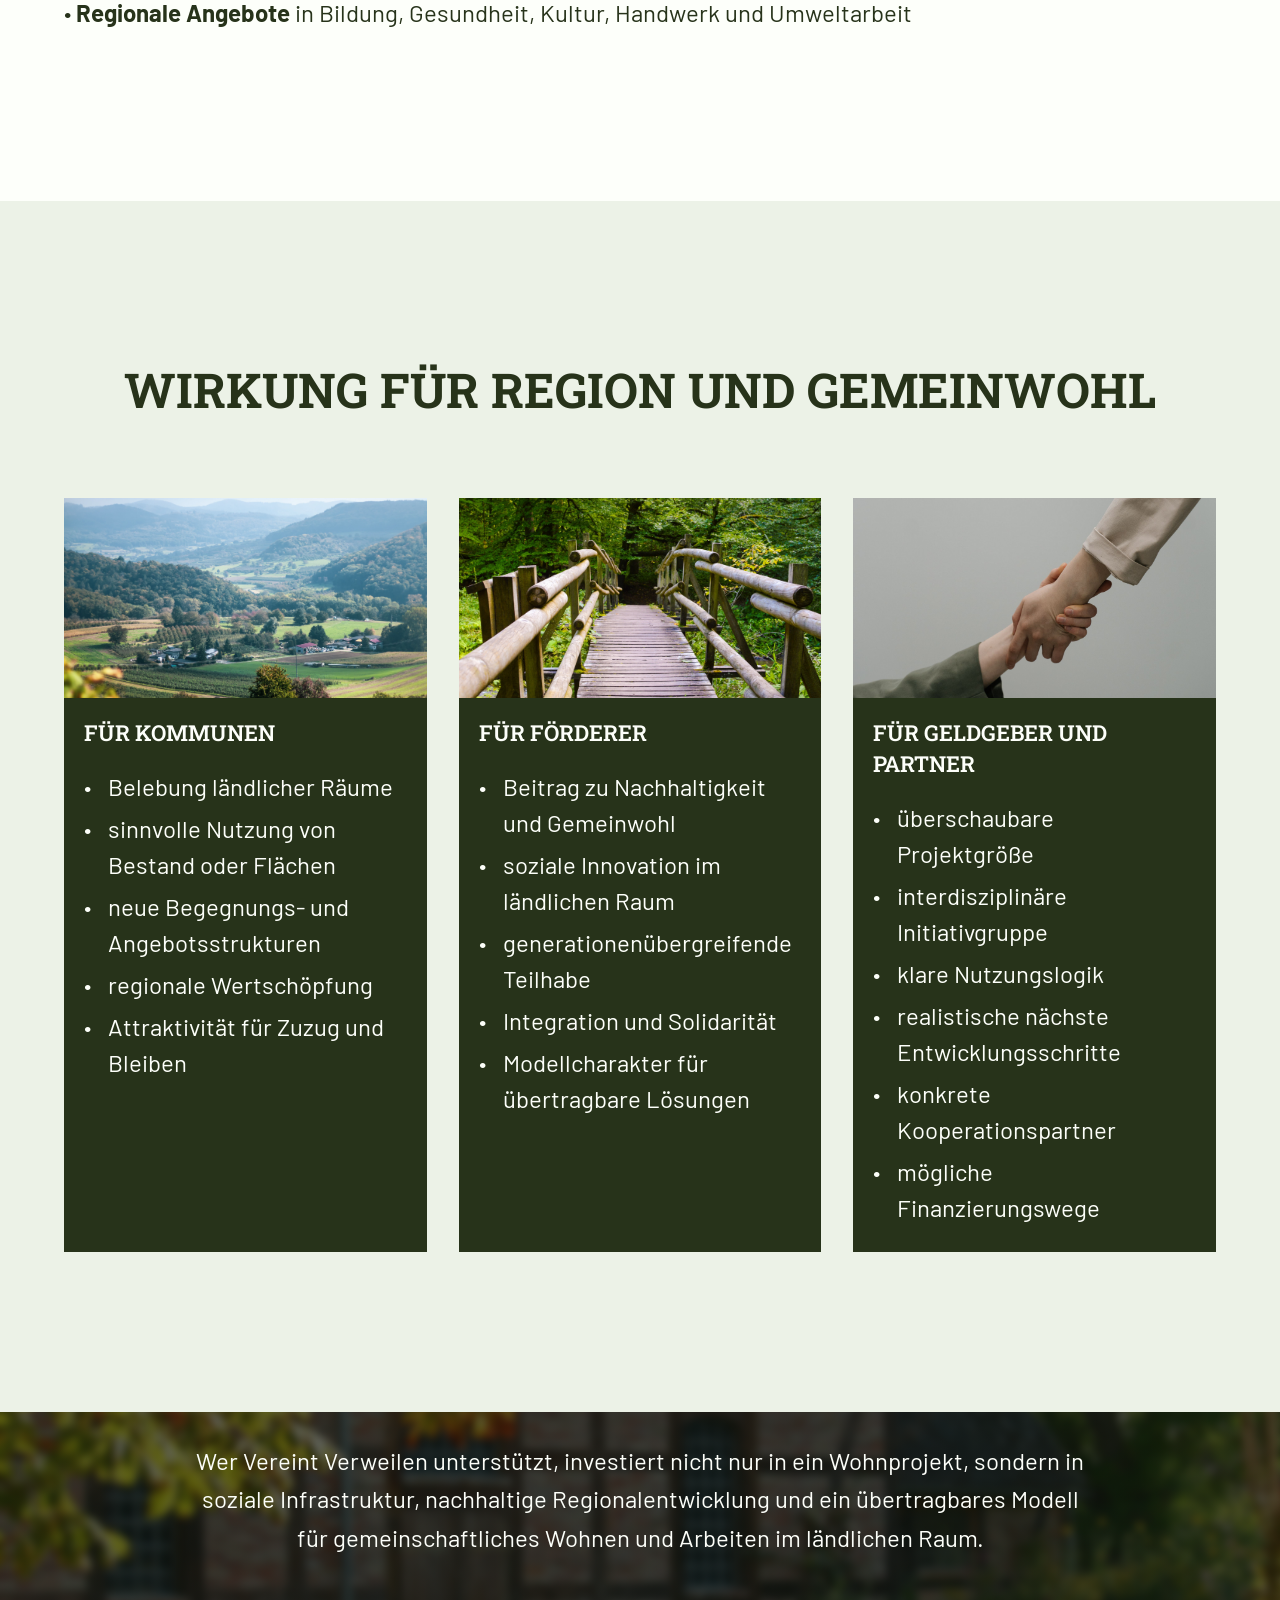
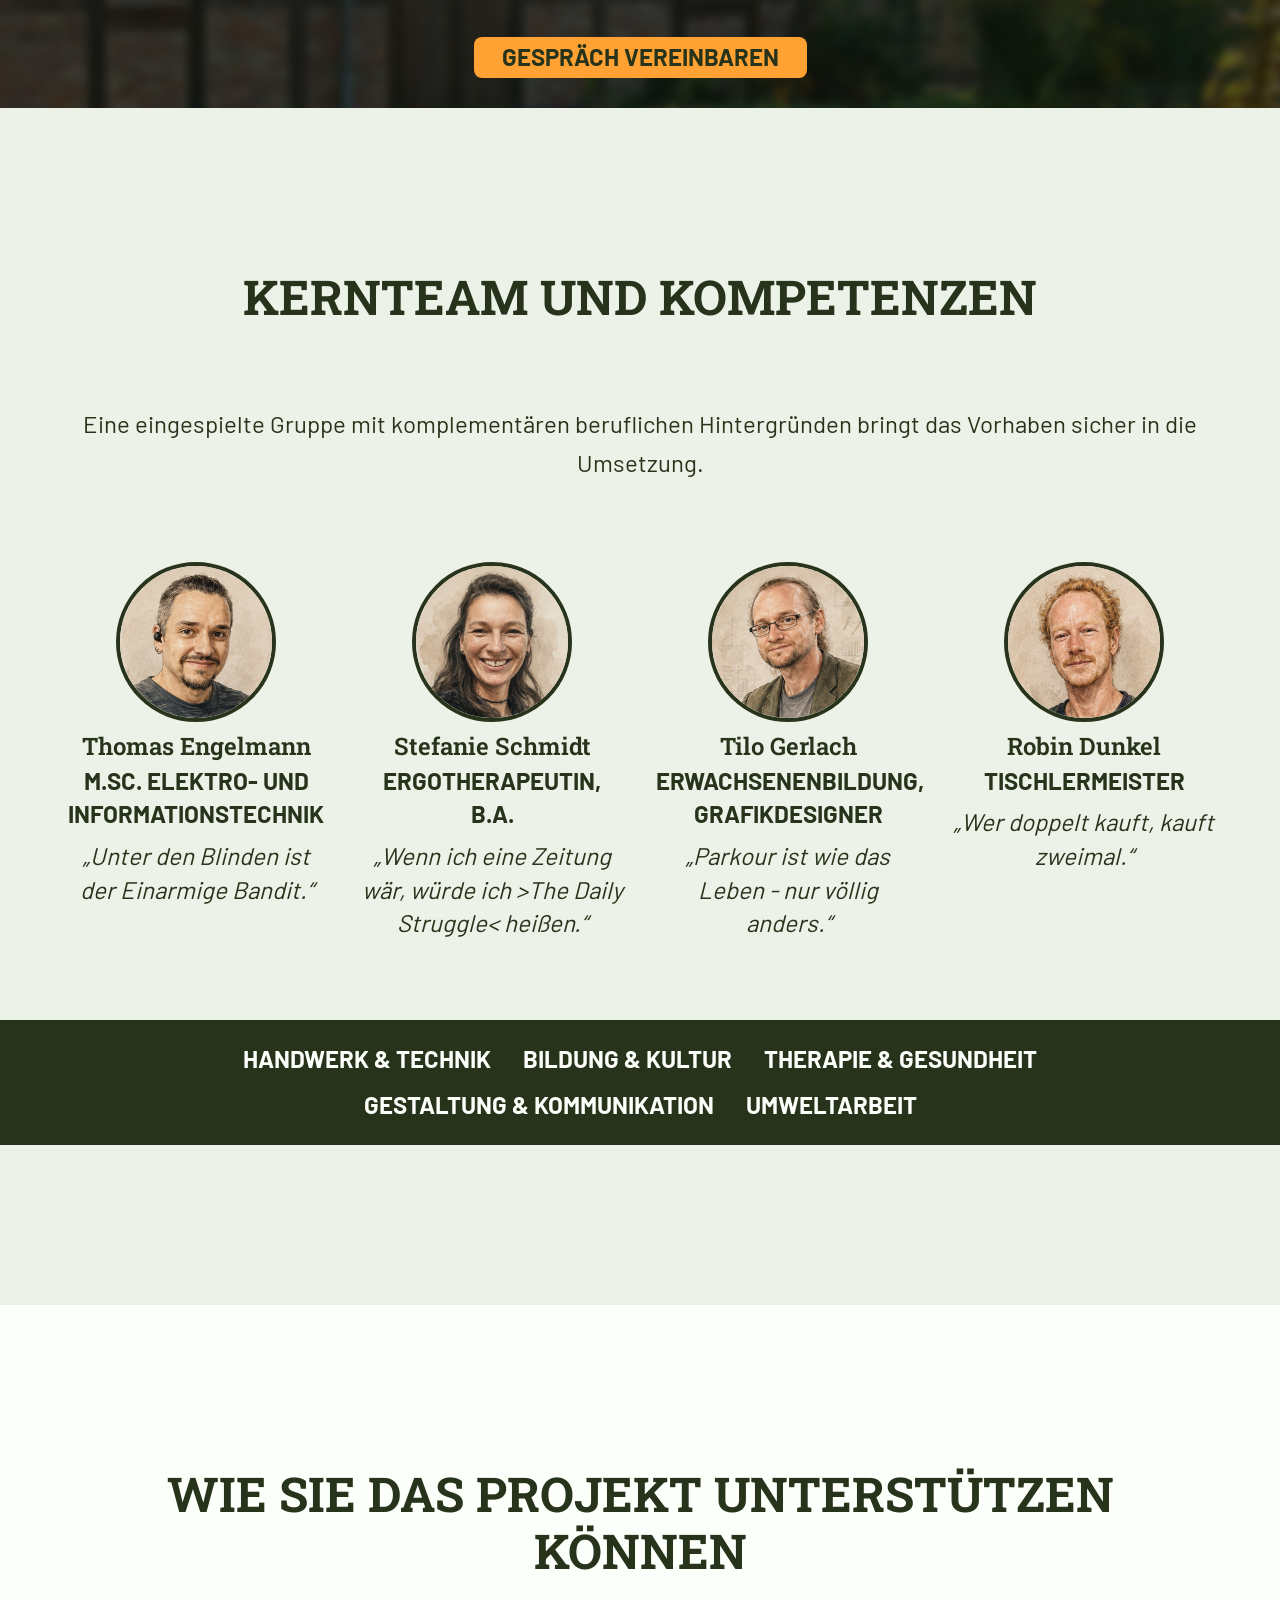
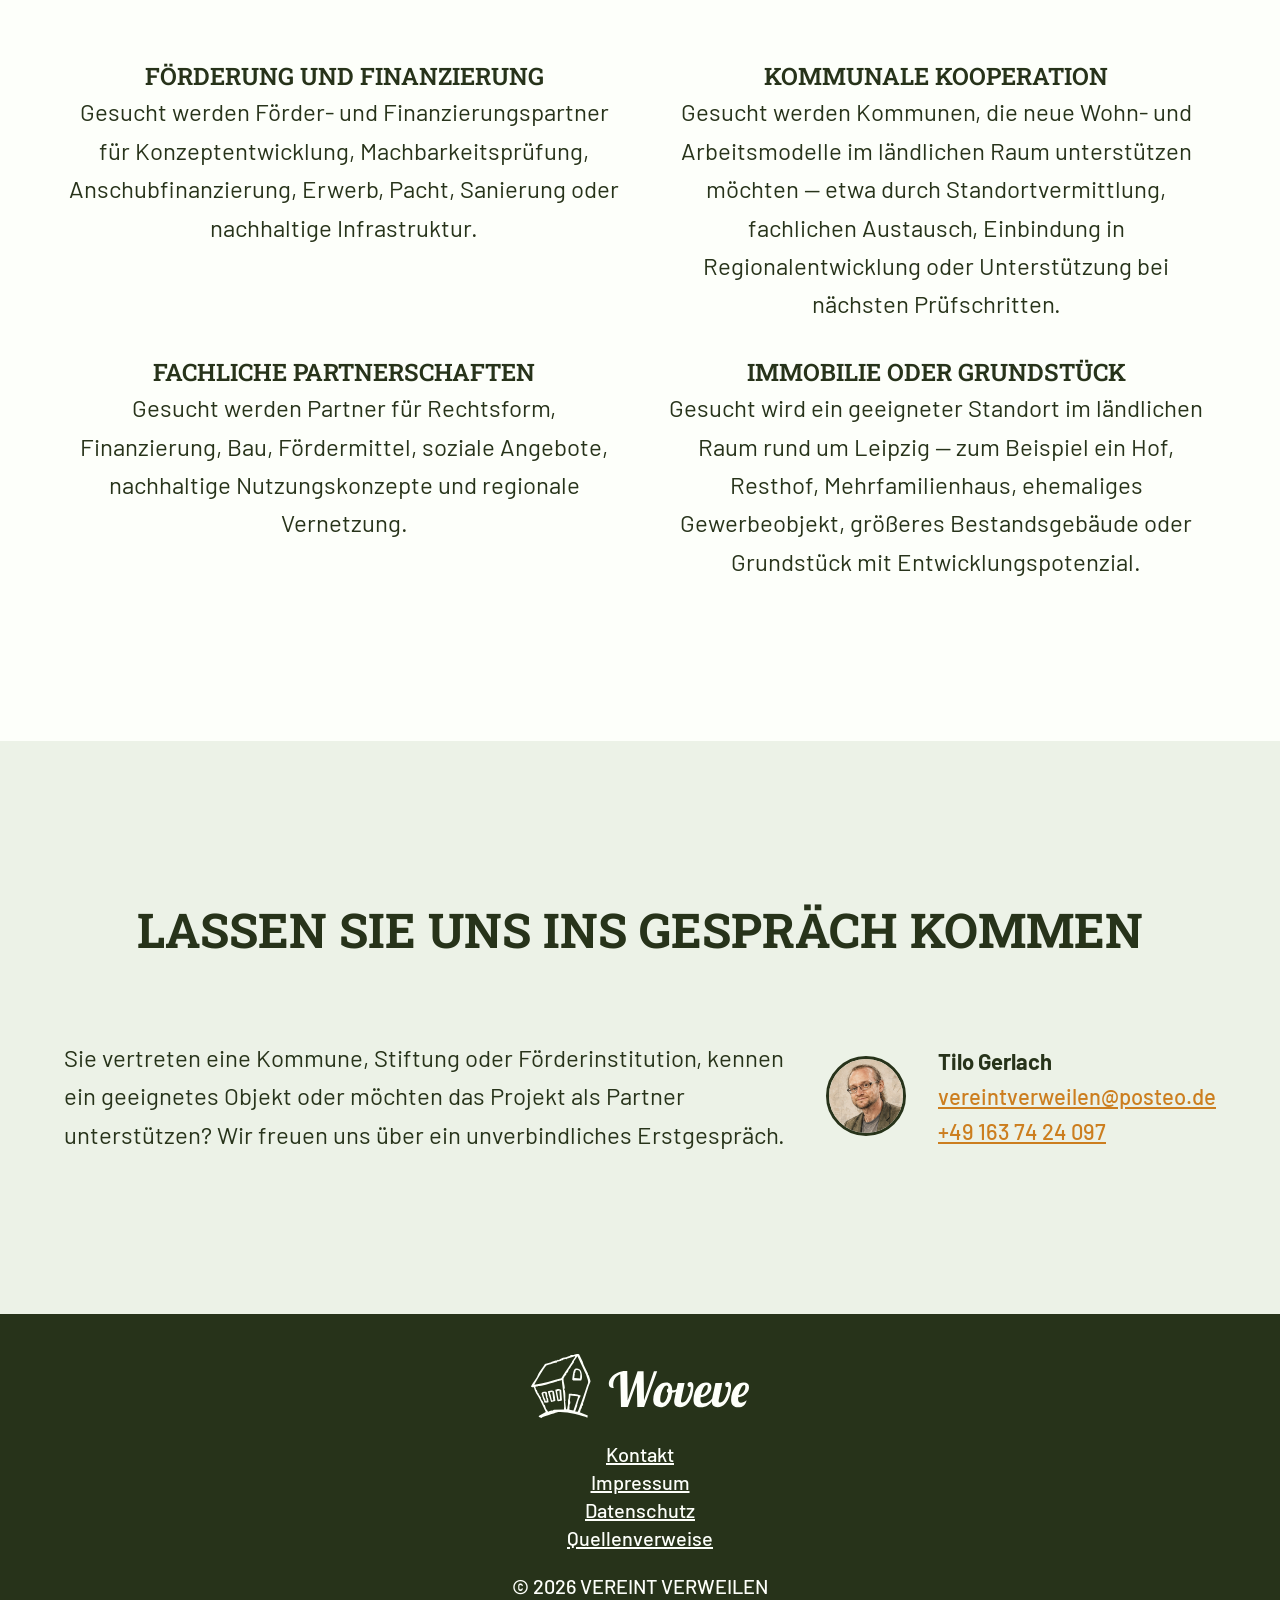
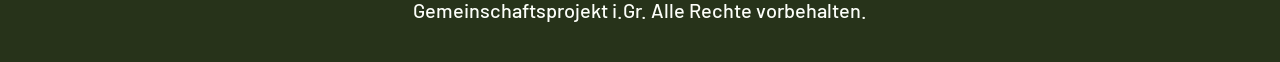
==== commit b75b6412: "implemented card toggles for mobile and fixed view for tablet and desktop" ====
--- a/index.html
+++ b/index.html
@@ -191,63 +191,69 @@
         </div>
       </section>
 
-      <!-- Wirkung -->
-      <section class="light-secondary" id="impact">
-        <div class="container">
-          <h2>Wirkung für Region und Gemeinwohl</h2>
-
-          <div class="grid" style="margin-top: var(--text-spacing)">
-            <article class="card">
-              <img src="images/wirkung-kommunen-weinberg.jpg" alt="" />
-
-              <div>
-                <h3 class="title">Für Kommunen</h3>
-
-                <ul>
-                  <li>Belebung ländlicher Räume</li>
-                  <li>sinnvolle Nutzung von Bestand oder Flächen</li>
-                  <li>neue Begegnungs- und Angebotsstrukturen</li>
-                  <li>regionale Wertschöpfung</li>
-                  <li>Attraktivität für Zuzug und Bleiben</li>
-                </ul>
-              </div>
-            </article>
-
-            <article class="card">
-              <img src="images/wirkung-foerderer-bruecke.jpg" alt="" />
-
-              <div>
-                <h3 class="title">Für Förderer</h3>
-
-                <ul>
-                  <li>Beitrag zu Nachhaltigkeit und Gemeinwohl</li>
-                  <li>soziale Innovation im ländlichen Raum</li>
-                  <li>generationenübergreifende Teilhabe</li>
-                  <li>Integration und Solidarität</li>
-                  <li>Modellcharakter für übertragbare Lösungen</li>
-                </ul>
-              </div>
-            </article>
-
-            <article class="card">
-              <img src="images/wirkung-geldgeber-hand-halten.jpg" alt="" />
-
-              <div>
-                <h3 class="title">Für Geldgeber und Partner</h3>
-
-                <ul>
-                  <li>überschaubare Projektgröße</li>
-                  <li>interdisziplinäre Initiativgruppe</li>
-                  <li>klare Nutzungslogik</li>
-                  <li>realistische nächste Entwicklungsschritte</li>
-                  <li>konkrete Kooperationspartner</li>
-                  <li>mögliche Finanzierungswege</li>
-                </ul>
-              </div>
-            </article>
-          </div>
-        </div>
-      </section>
+<!-- Wirkung -->
+<section class="light-secondary" id="impact">
+  <div class="container">
+    <h2>Wirkung für Region und Gemeinwohl</h2>
+
+    <div class="grid" style="margin-top: var(--text-spacing)">
+      <article class="card">
+        <img src="images/wirkung-kommunen-weinberg.jpg" alt="" />
+
+        <details>
+          <summary>Für Kommunen</summary>
+
+          <div>
+            <ul>
+              <li>Belebung ländlicher Räume</li>
+              <li>sinnvolle Nutzung von Bestand oder Flächen</li>
+              <li>neue Begegnungs- und Angebotsstrukturen</li>
+              <li>regionale Wertschöpfung</li>
+              <li>Attraktivität für Zuzug und Bleiben</li>
+            </ul>
+          </div>
+        </details>
+      </article>
+
+      <article class="card">
+        <img src="images/wirkung-foerderer-bruecke.jpg" alt="" />
+
+        <details>
+          <summary>Für Förderer</summary>
+
+          <div>
+            <ul>
+              <li>Beitrag zu Nachhaltigkeit und Gemeinwohl</li>
+              <li>soziale Innovation im ländlichen Raum</li>
+              <li>generationenübergreifende Teilhabe</li>
+              <li>Integration und Solidarität</li>
+              <li>Modellcharakter für übertragbare Lösungen</li>
+            </ul>
+          </div>
+        </details>
+      </article>
+
+      <article class="card">
+        <img src="images/wirkung-geldgeber-hand-halten.jpg" alt="" />
+
+        <details>
+          <summary>Für Geldgeber und Partner</summary>
+
+          <div>
+            <ul>
+              <li>überschaubare Projektgröße</li>
+              <li>interdisziplinäre Initiativgruppe</li>
+              <li>klare Nutzungslogik</li>
+              <li>realistische nächste Entwicklungsschritte</li>
+              <li>konkrete Kooperationspartner</li>
+              <li>mögliche Finanzierungswege</li>
+            </ul>
+          </div>
+        </details>
+      </article>
+    </div>
+  </div>
+</section>
 
       <!-- Banner -->
       <section class="banner">
--- a/style.css
+++ b/style.css
@@ -27,7 +27,7 @@
   }
 }
 
-@media (min-width: 1024px) {
+@media (min-width: 1200px) {
   :root {
     --page-padding: 64px;
     --column-count: 12;
@@ -197,7 +197,7 @@
   gap: var(--column-gap);
 }
 
-.grid > * {
+.grid>* {
   grid-column: 1 / -1;
 }
 
@@ -232,6 +232,7 @@
 }
 
 .navigation .container {
+  position: relative;
   display: flex;
   align-items: center;
   height: 65px;
@@ -304,7 +305,7 @@
 
 @media (min-width: 768px) {
 
-    .navigation ul a {
+  .navigation ul a {
     font-size: 20px;
   }
 
@@ -326,7 +327,7 @@
   }
 }
 
-@media (min-width: 1024px) {
+@media (min-width: 1200px) {
   .navigation ul a {
     font-size: 22px;
   }
@@ -355,7 +356,7 @@
 .hero {
   min-height: 595px;
   display: flex;
-  background: linear-gradient(rgba(48, 65, 34, 0.65), rgba(13, 17, 9, 0.65)),url("images/hero-haus-auf-dem-dorf.jpg") center / cover;
+  background: linear-gradient(rgba(48, 65, 34, 0.65), rgba(13, 17, 9, 0.65)), url("images/hero-haus-auf-dem-dorf.jpg") center / cover;
   color: var(--light);
   text-align: center;
   padding: 10px 0 24px;
@@ -388,7 +389,7 @@
 
 
 /* ===== Overview ===== */
-.overview .grid > div {
+.overview .grid>div {
   grid-column: span 2;
   text-align: center;
 }
@@ -405,13 +406,13 @@
 }
 
 @media (min-width: 768px) {
-  .overview .grid > div {
+  .overview .grid>div {
     grid-column: span 2;
   }
 }
 
-@media (min-width: 1024px) {
-  .overview .grid > div {
+@media (min-width: 1200px) {
+  .overview .grid>div {
     grid-column: span 3;
   }
 }
@@ -455,8 +456,14 @@
   font-weight: 700;
 }
 
-
-@media (min-width: 1024px) {
+@media (min-width: 768px) and (max-width: 1199px) {
+  #offer .two-column img {
+    width: 75%;
+    margin: 0 auto;
+  }
+}
+
+@media (min-width: 1200px) {
   .two-column {
     grid-template-columns: 1fr 1fr;
   }
@@ -465,7 +472,7 @@
     align-items: center;
   }
 
-  #offer .two-column > p {
+  #offer .two-column>p {
     margin-bottom: 0;
   }
 
@@ -487,13 +494,18 @@
   object-fit: cover;
 }
 
-.card div {
+.card details > div {
+  padding: 0 var(--box-padding) var(--box-padding);
+}
+
+.card summary {
   padding: var(--box-padding);
-}
-
-.card .title {
+  font-family: var(--heading-font);
+  font-size: 22px;
+  font-weight: 600;
+  line-height: 1.4;
   text-transform: uppercase;
-  line-height: 1.4;
+  cursor: pointer;
 }
 
 .card li {
@@ -513,11 +525,15 @@
   .card {
     grid-column: span 4;
   }
-}
-
-@media (min-width: 1024px) {
-  .card {
-    grid-column: span 4;
+
+  .card summary {
+    list-style: none;
+    cursor: default;
+    pointer-events: none;
+  }
+
+  .card summary::-webkit-details-marker {
+    display: none;
   }
 }
 
@@ -568,7 +584,7 @@
 }
 
 .team .quote {
-  
+
   line-height: 1.4;
   font-style: italic;
   margin-top: 8px;
@@ -606,7 +622,7 @@
   }
 }
 
-@media (min-width: 1024px) {
+@media (min-width: 1200px) {
   .team .person {
     grid-column: span 3;
   }
@@ -614,7 +630,7 @@
 
 
 /* ===== Support ===== */
-.support .grid > div {
+.support .grid>div {
   text-align: center;
 }
 
@@ -623,8 +639,8 @@
   margin-bottom: 0;
 }
 
-@media (min-width: 1024px) {
-  .support .grid > div {
+@media (min-width: 1200px) {
+  .support .grid>div {
     grid-column: span 6;
   }
 }
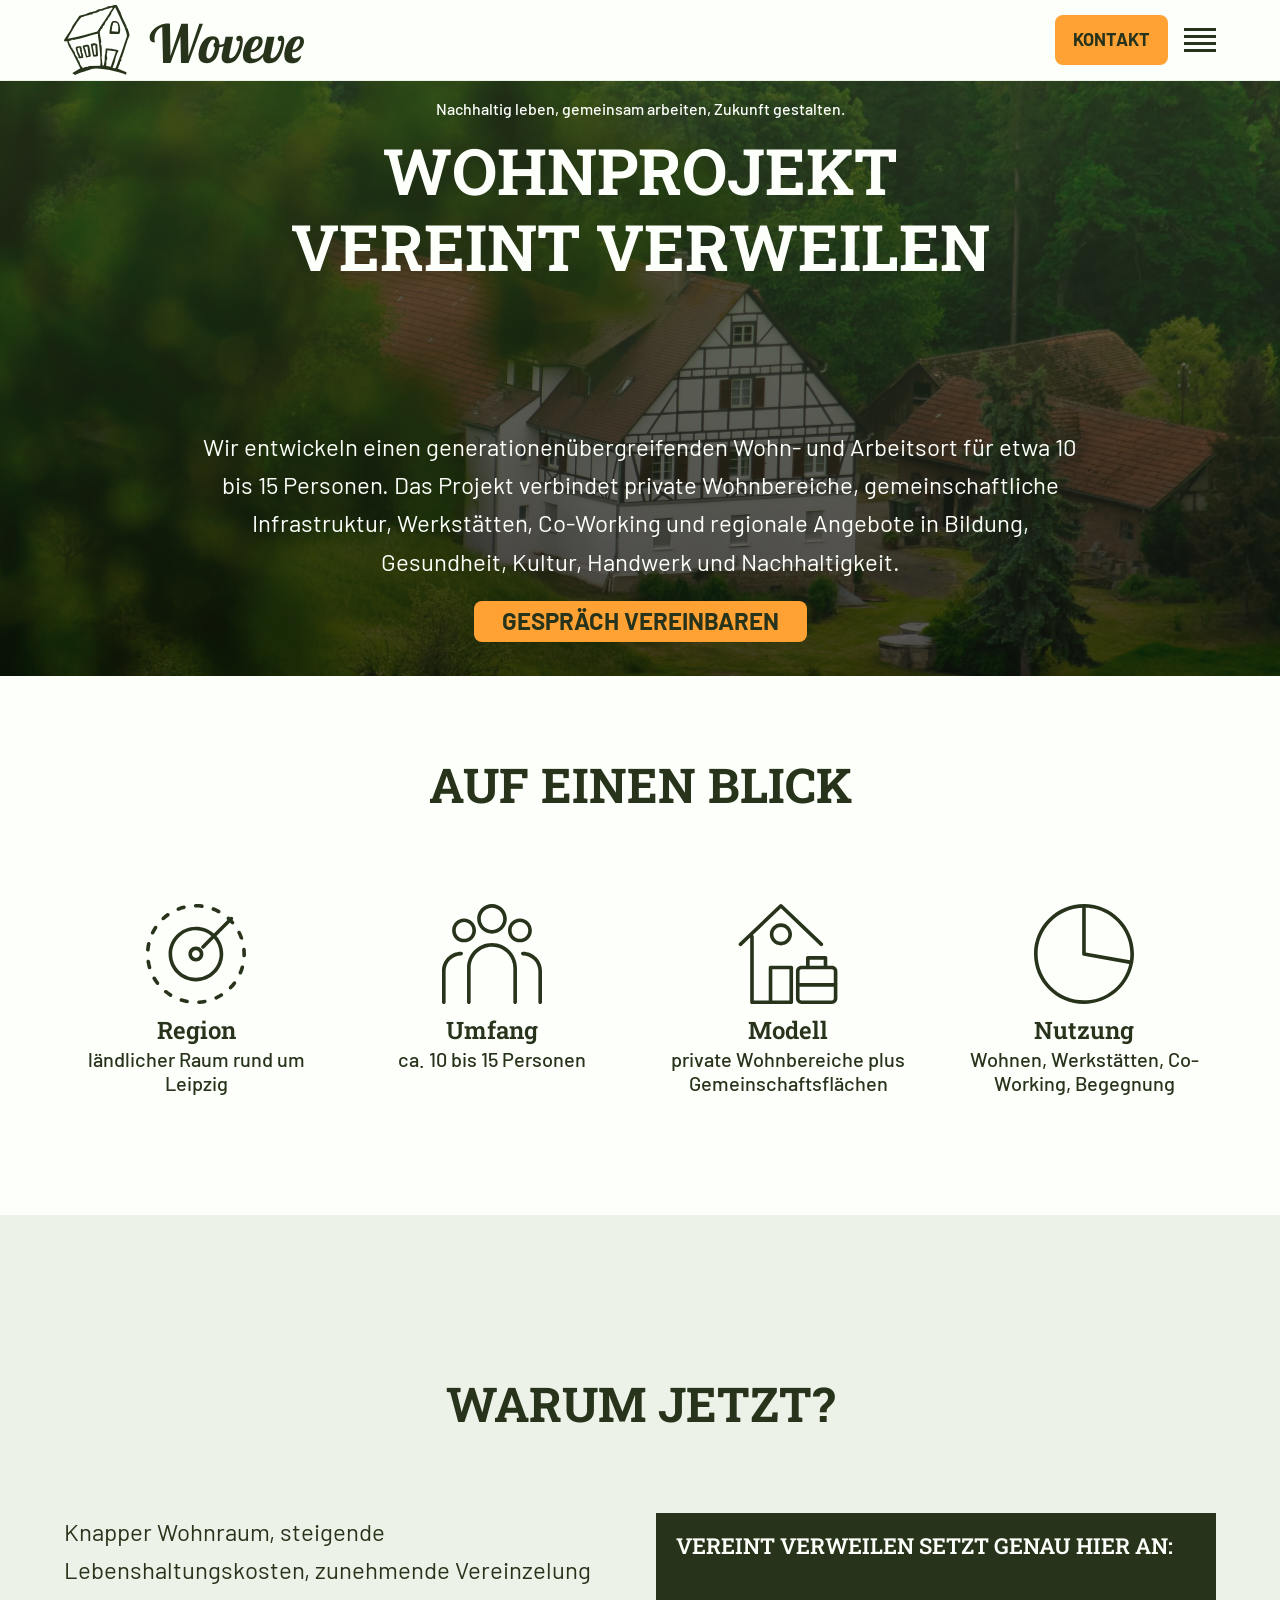
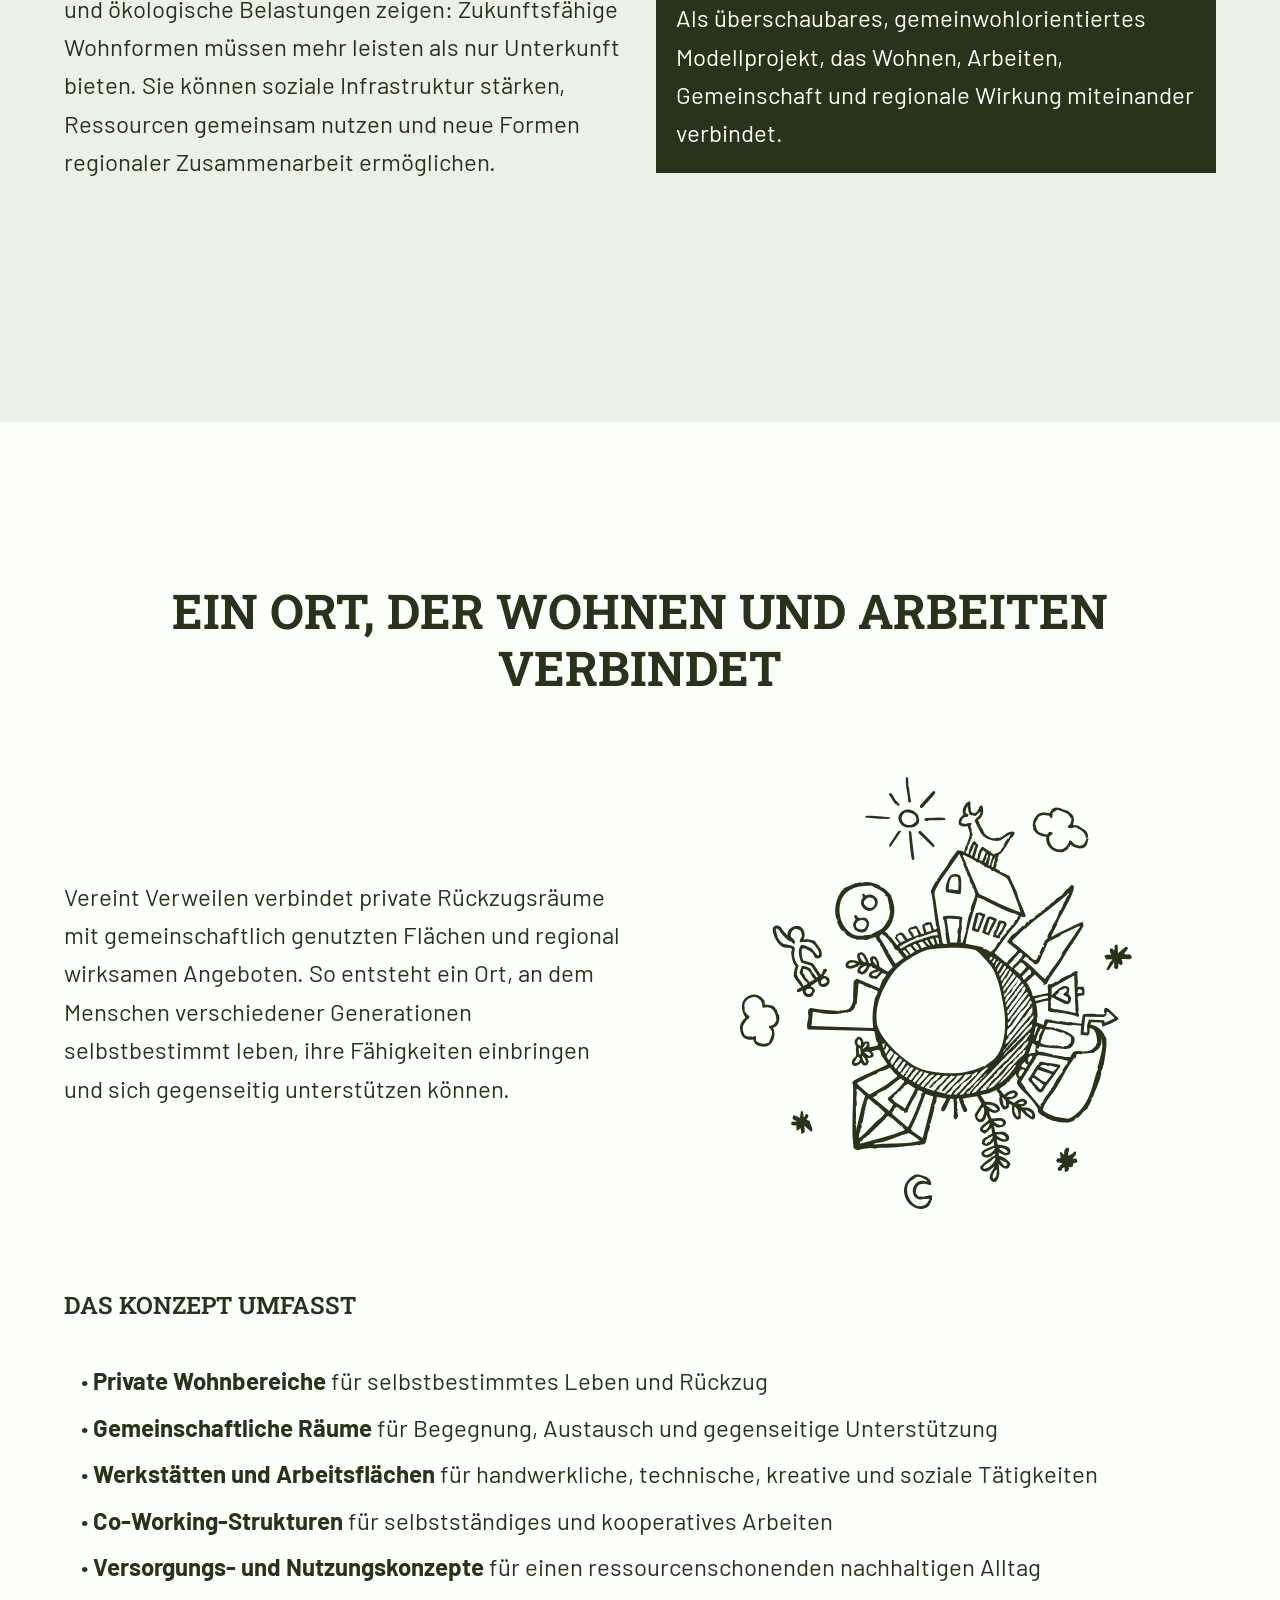
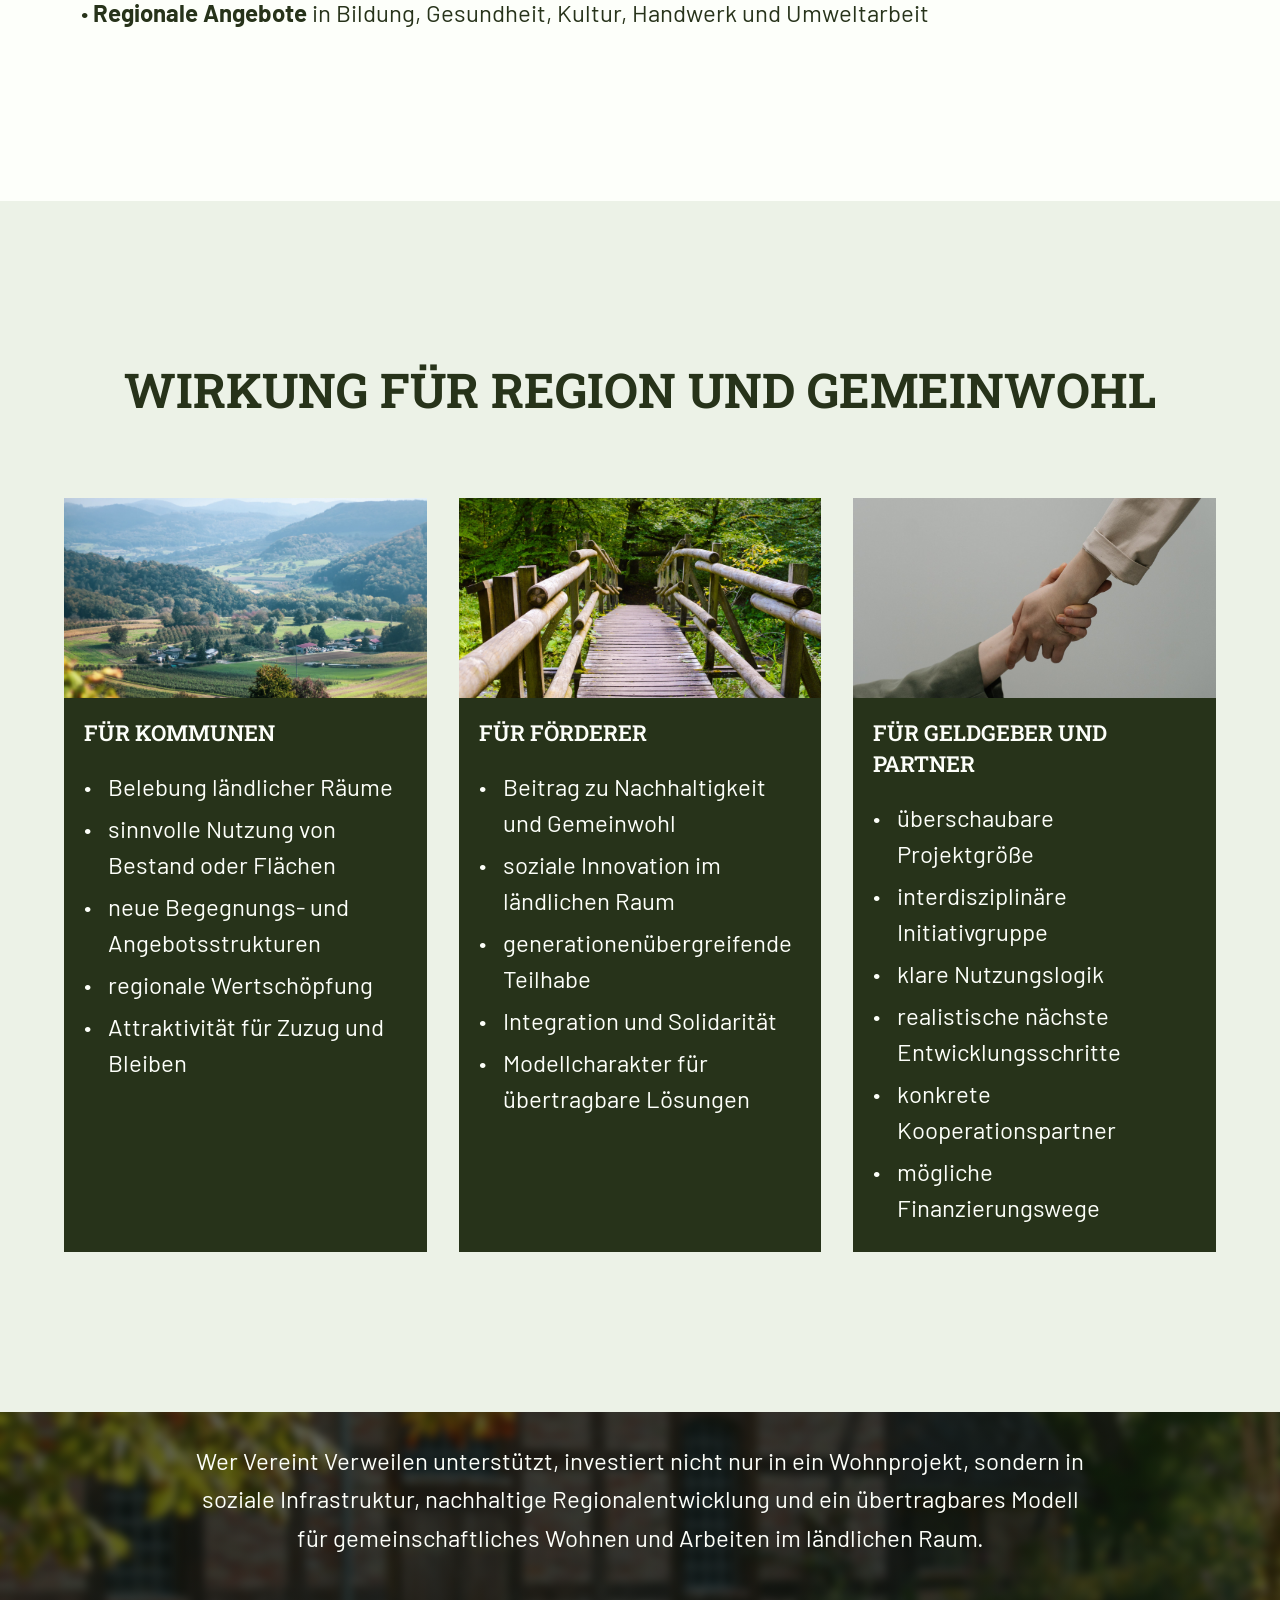
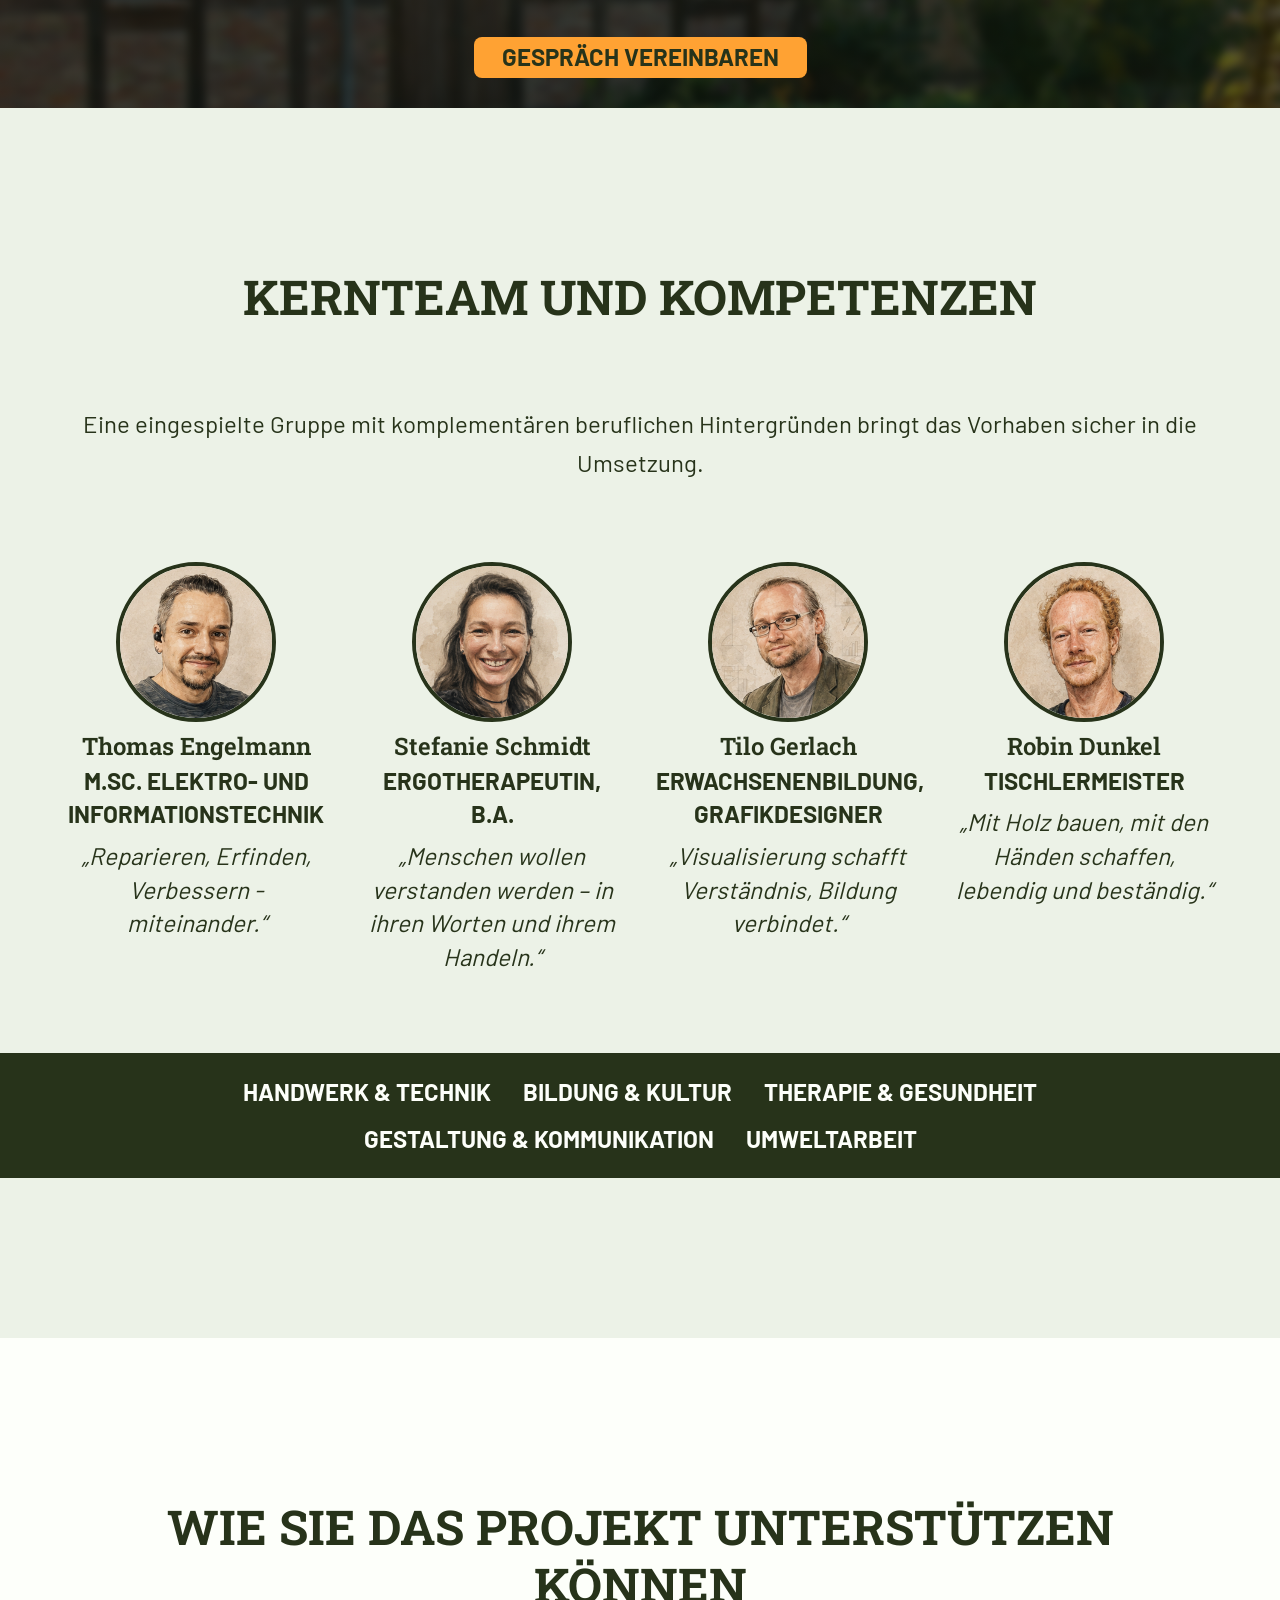
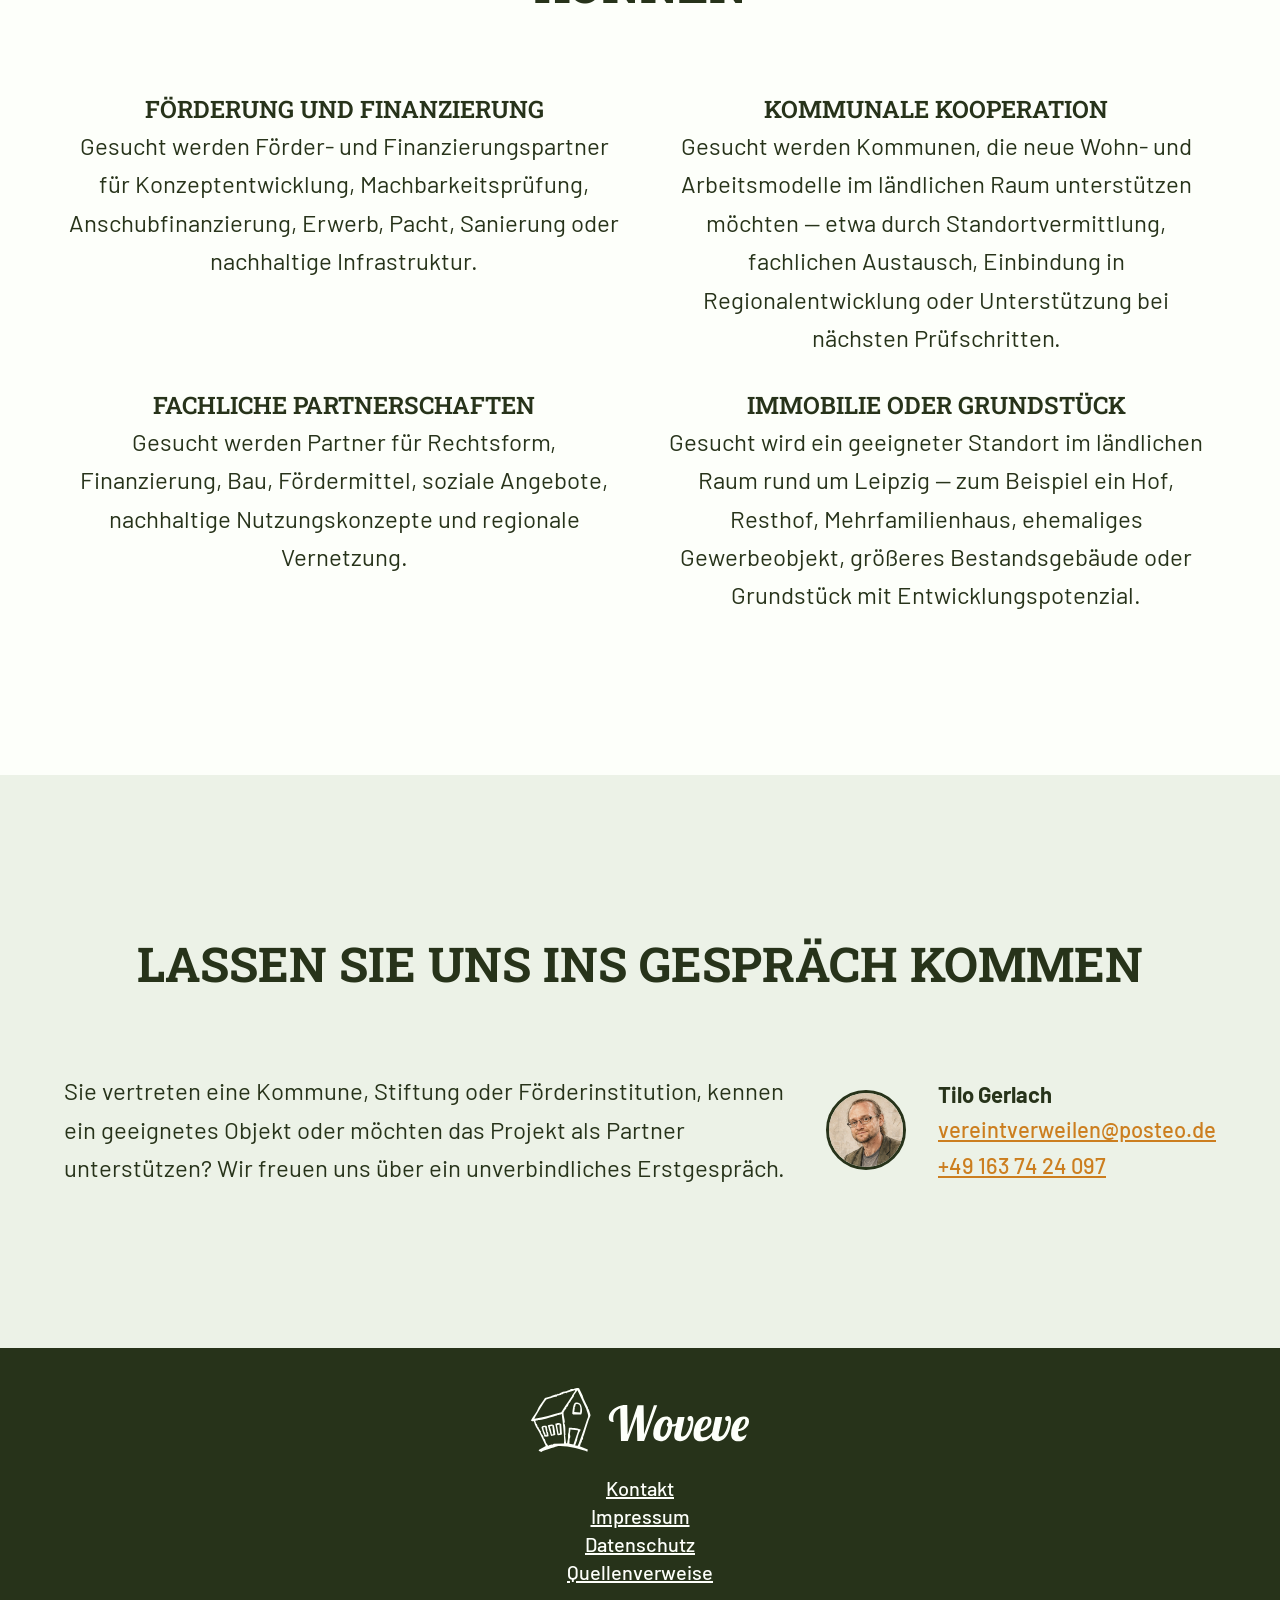
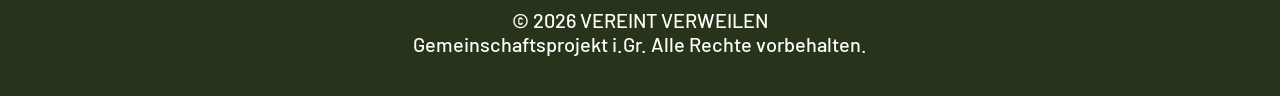
==== commit 2371c148: "bugfix indetation two-column-layout and reworked quotes of members" ====
--- a/index.html
+++ b/index.html
@@ -285,7 +285,7 @@
               <p class="title" style="margin-bottom: 0">Thomas Engelmann</p>
               <p class="role">M.Sc. Elektro- und
 Informationstechnik</p>
-              <p class="quote">„Unter den Blinden ist der Einarmige Bandit.“</p>
+              <p class="quote">„Reparieren, Erfinden, Verbessern - miteinander.“</p>
             </div>
 
             <div class="person">
@@ -293,8 +293,7 @@
               <p class="title" style="margin-bottom: 0">Stefanie Schmidt</p>
               <p class="role">Ergotherapeutin, B.A.</p>
               <p class="quote">
-                „Wenn ich eine Zeitung wär, würde ich &gt;The Daily Struggle&lt;
-                heißen.“
+                „Menschen wollen verstanden werden – in ihren Worten und ihrem Handeln.“
               </p>
             </div>
 
@@ -304,7 +303,7 @@
               <p class="role">Erwachsenenbildung,
 Grafikdesigner</p>
               <p class="quote">
-                „Parkour ist wie das Leben - nur völlig anders.“
+                „Visualisierung schafft Verständnis, Bildung verbindet.“
               </p>
             </div>
 
@@ -312,7 +311,7 @@
               <img src="images/robin.png" alt="Robin Dunkel" />
               <p class="title" style="margin-bottom: 0">Robin Dunkel</p>
               <p class="role">Tischlermeister</p>
-              <p class="quote">„Wer doppelt kauft, kauft zweimal.“</p>
+              <p class="quote">„Mit Holz bauen, mit den Händen schaffen, lebendig und beständig.“</p>
             </div>
           </div>
         </div>
--- a/style.css
+++ b/style.css
@@ -443,7 +443,7 @@
 
 .concept li {
   padding-left: 1.2em;
-  text-indent: -1.2em;
+  text-indent: -0.5em;
   margin-bottom: 8px;
   line-height: 1.6;
 }
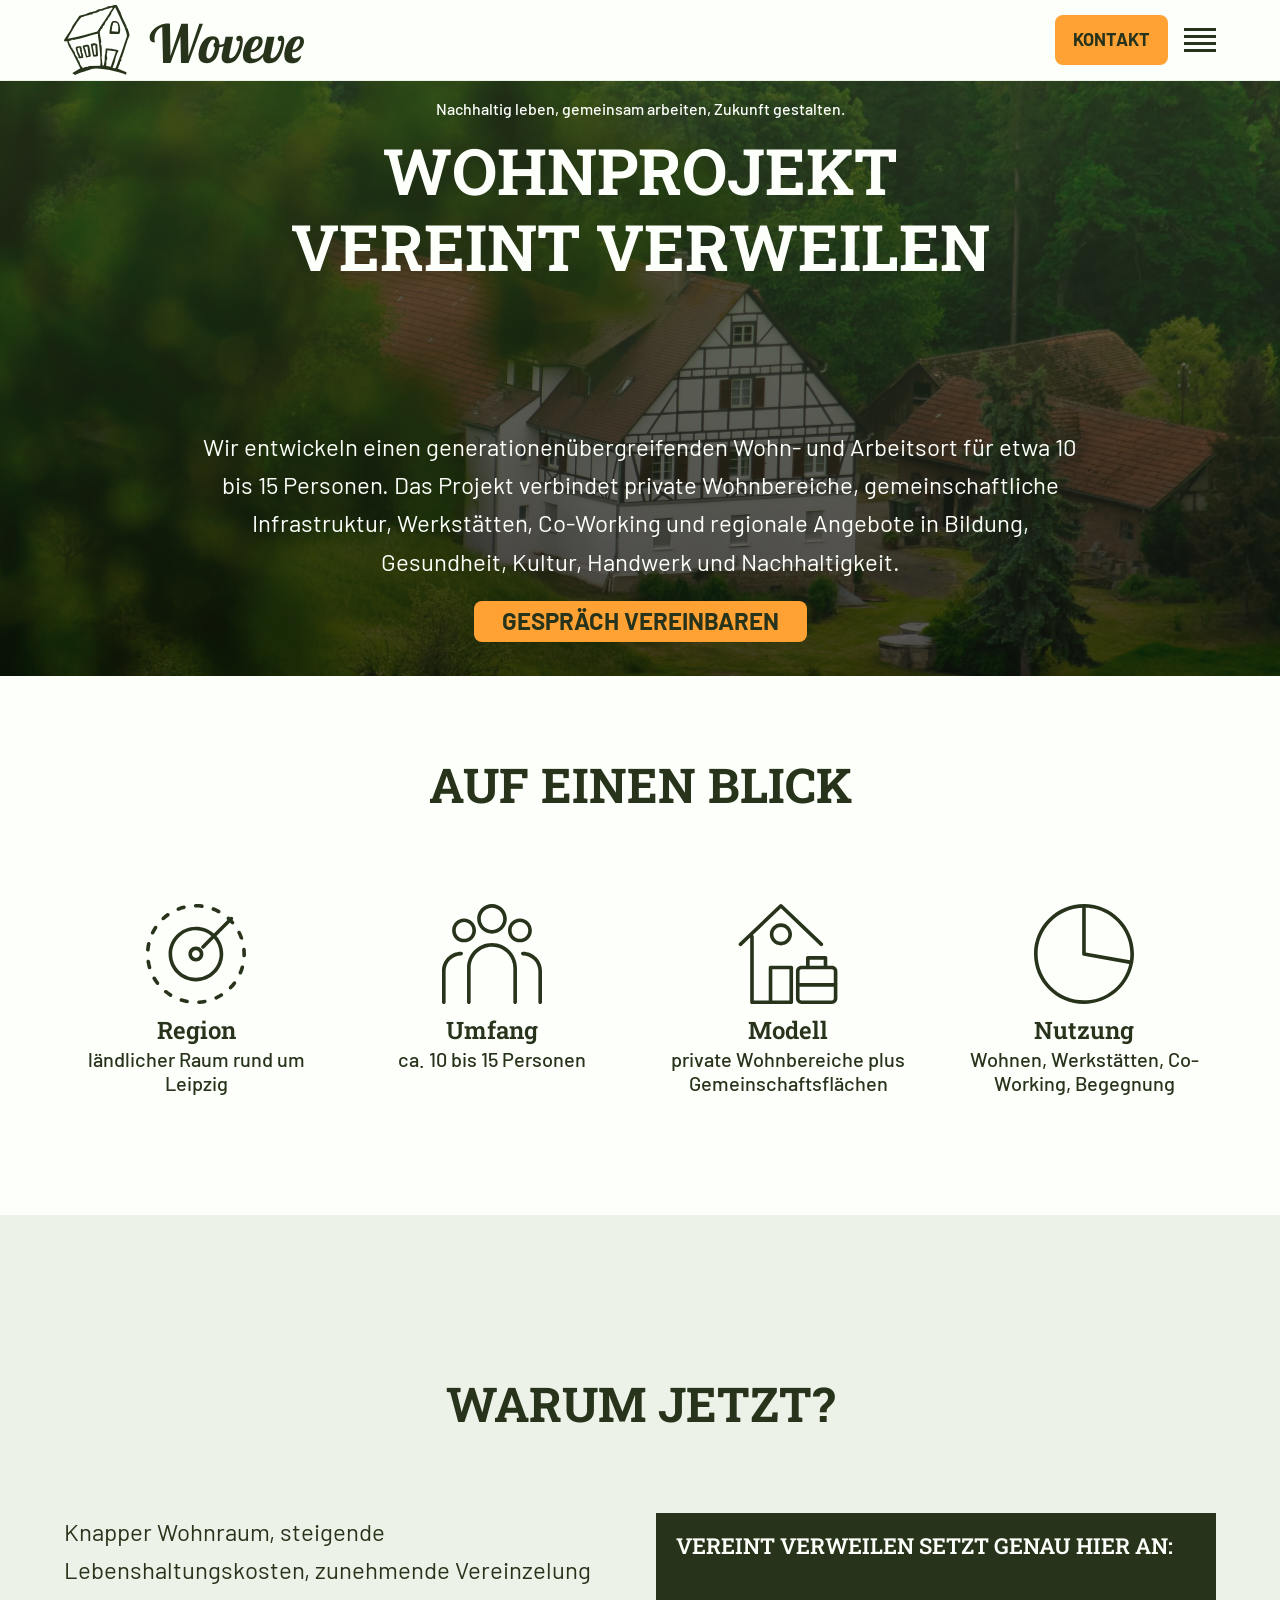
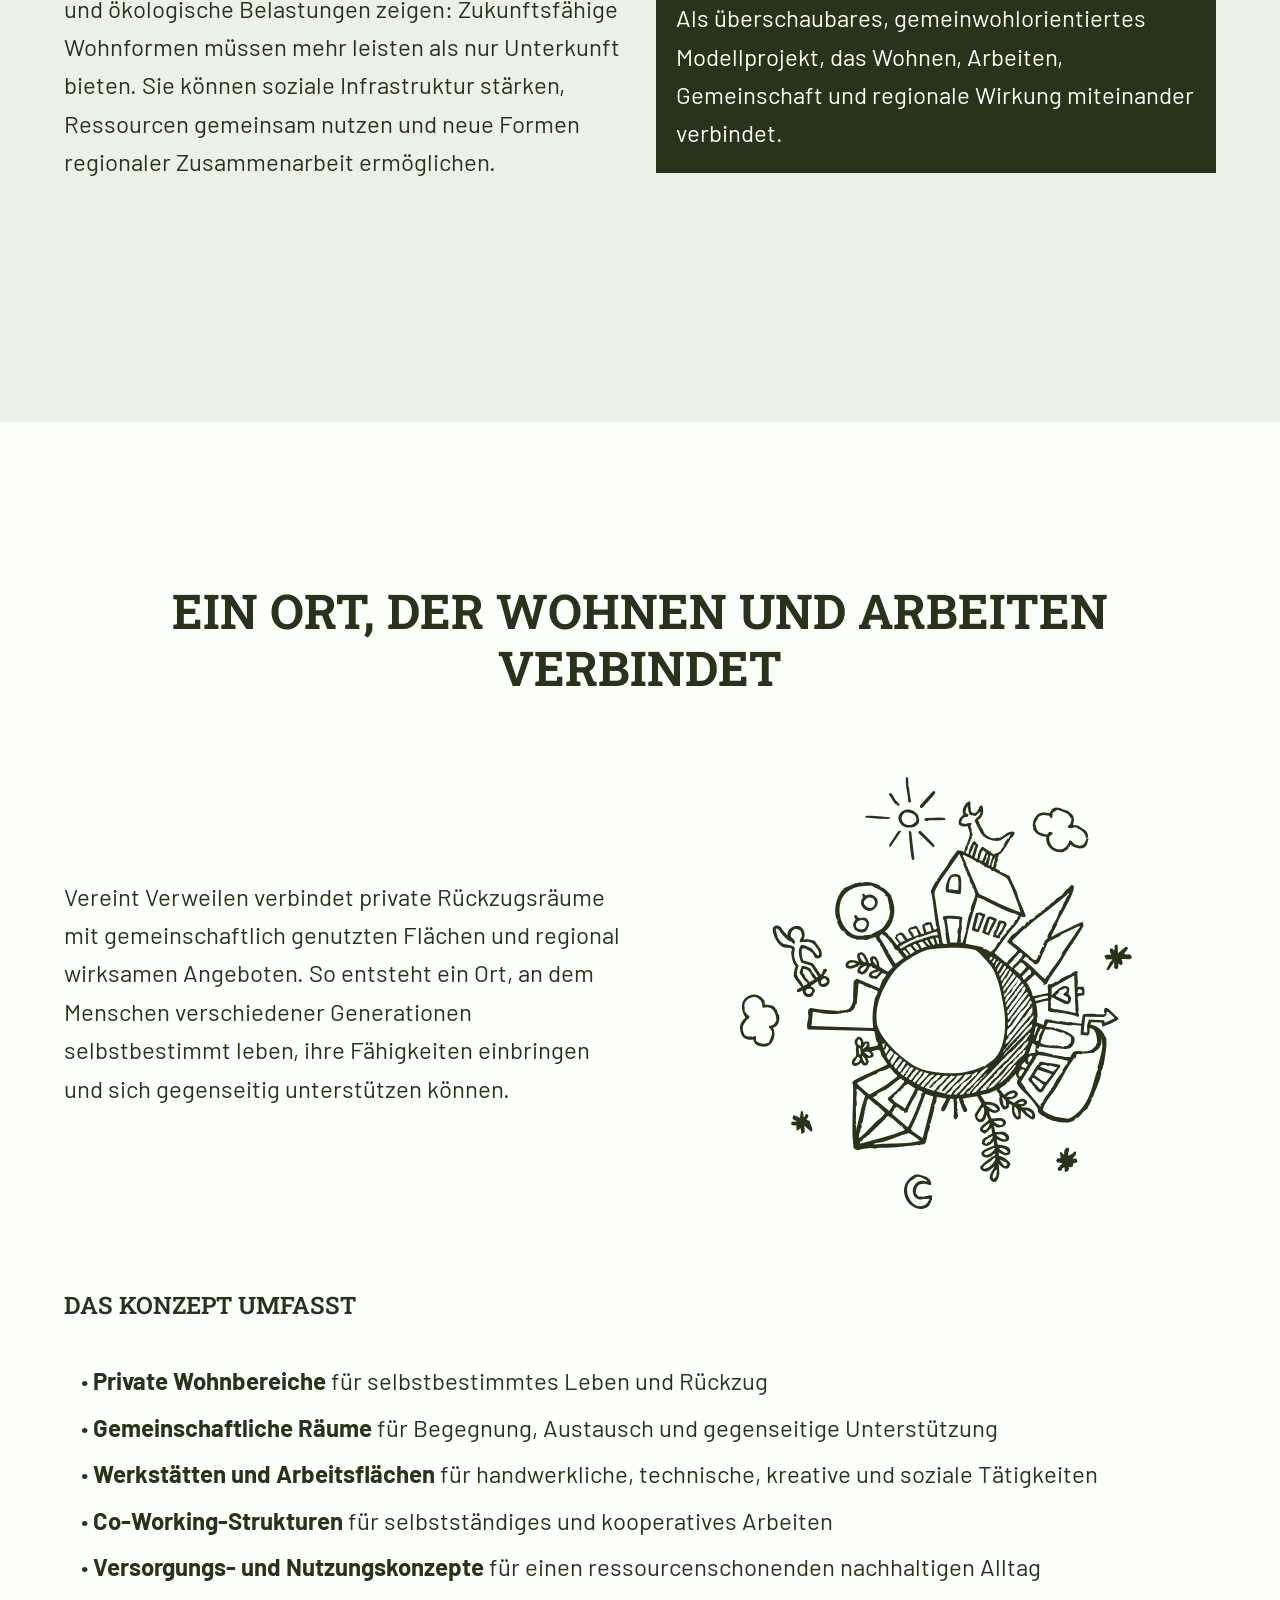
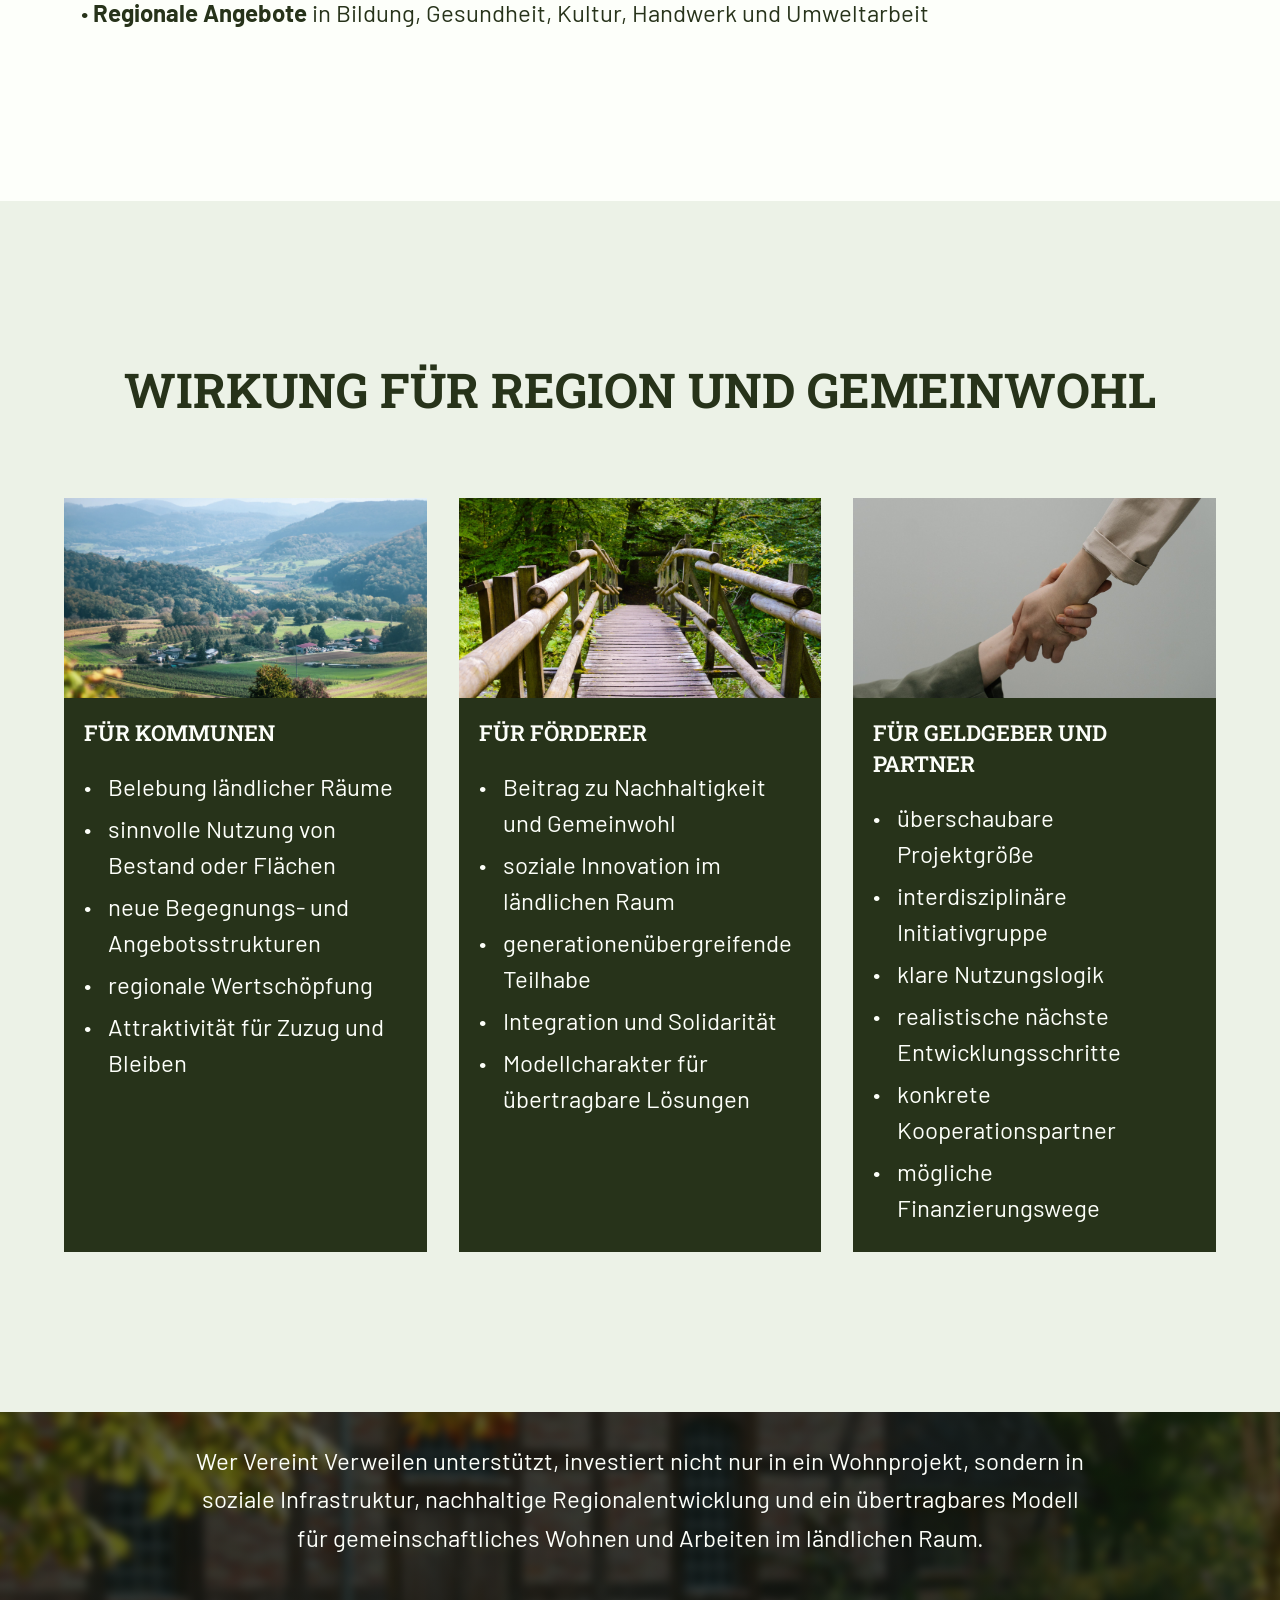
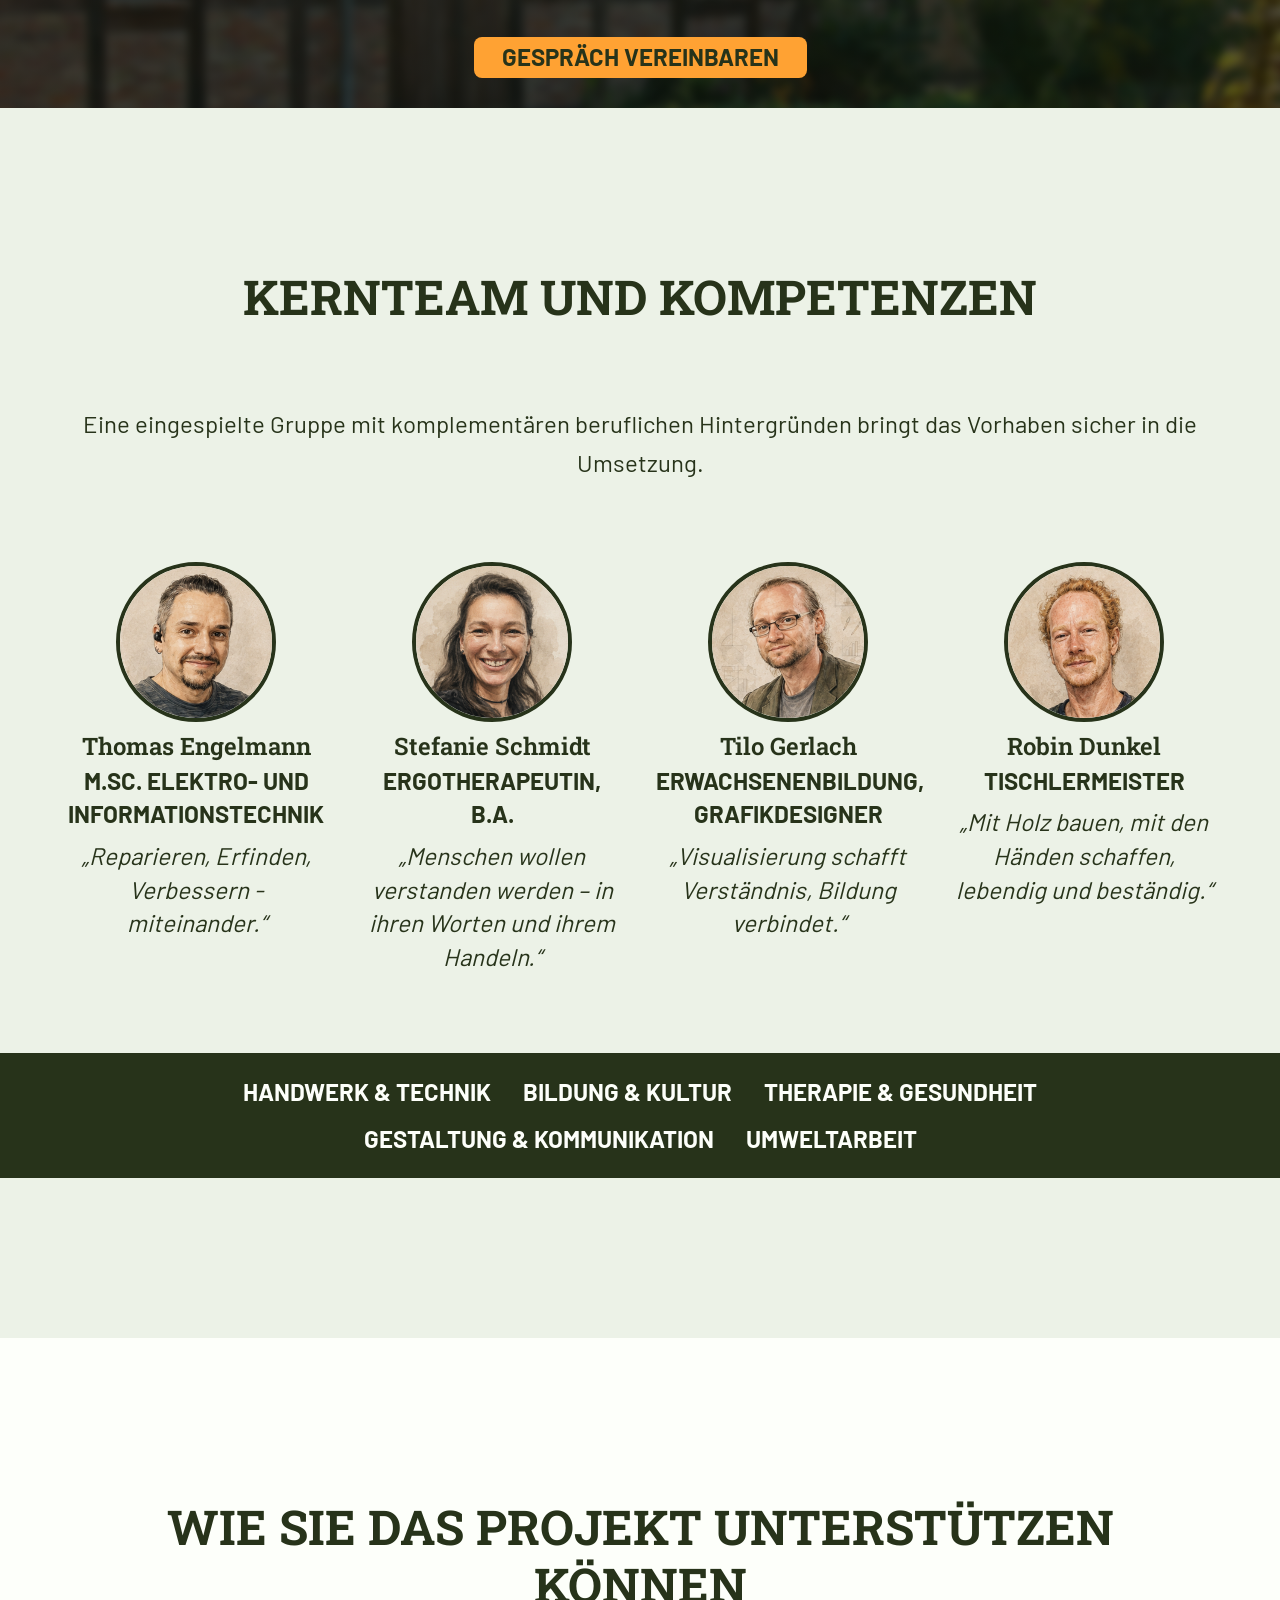
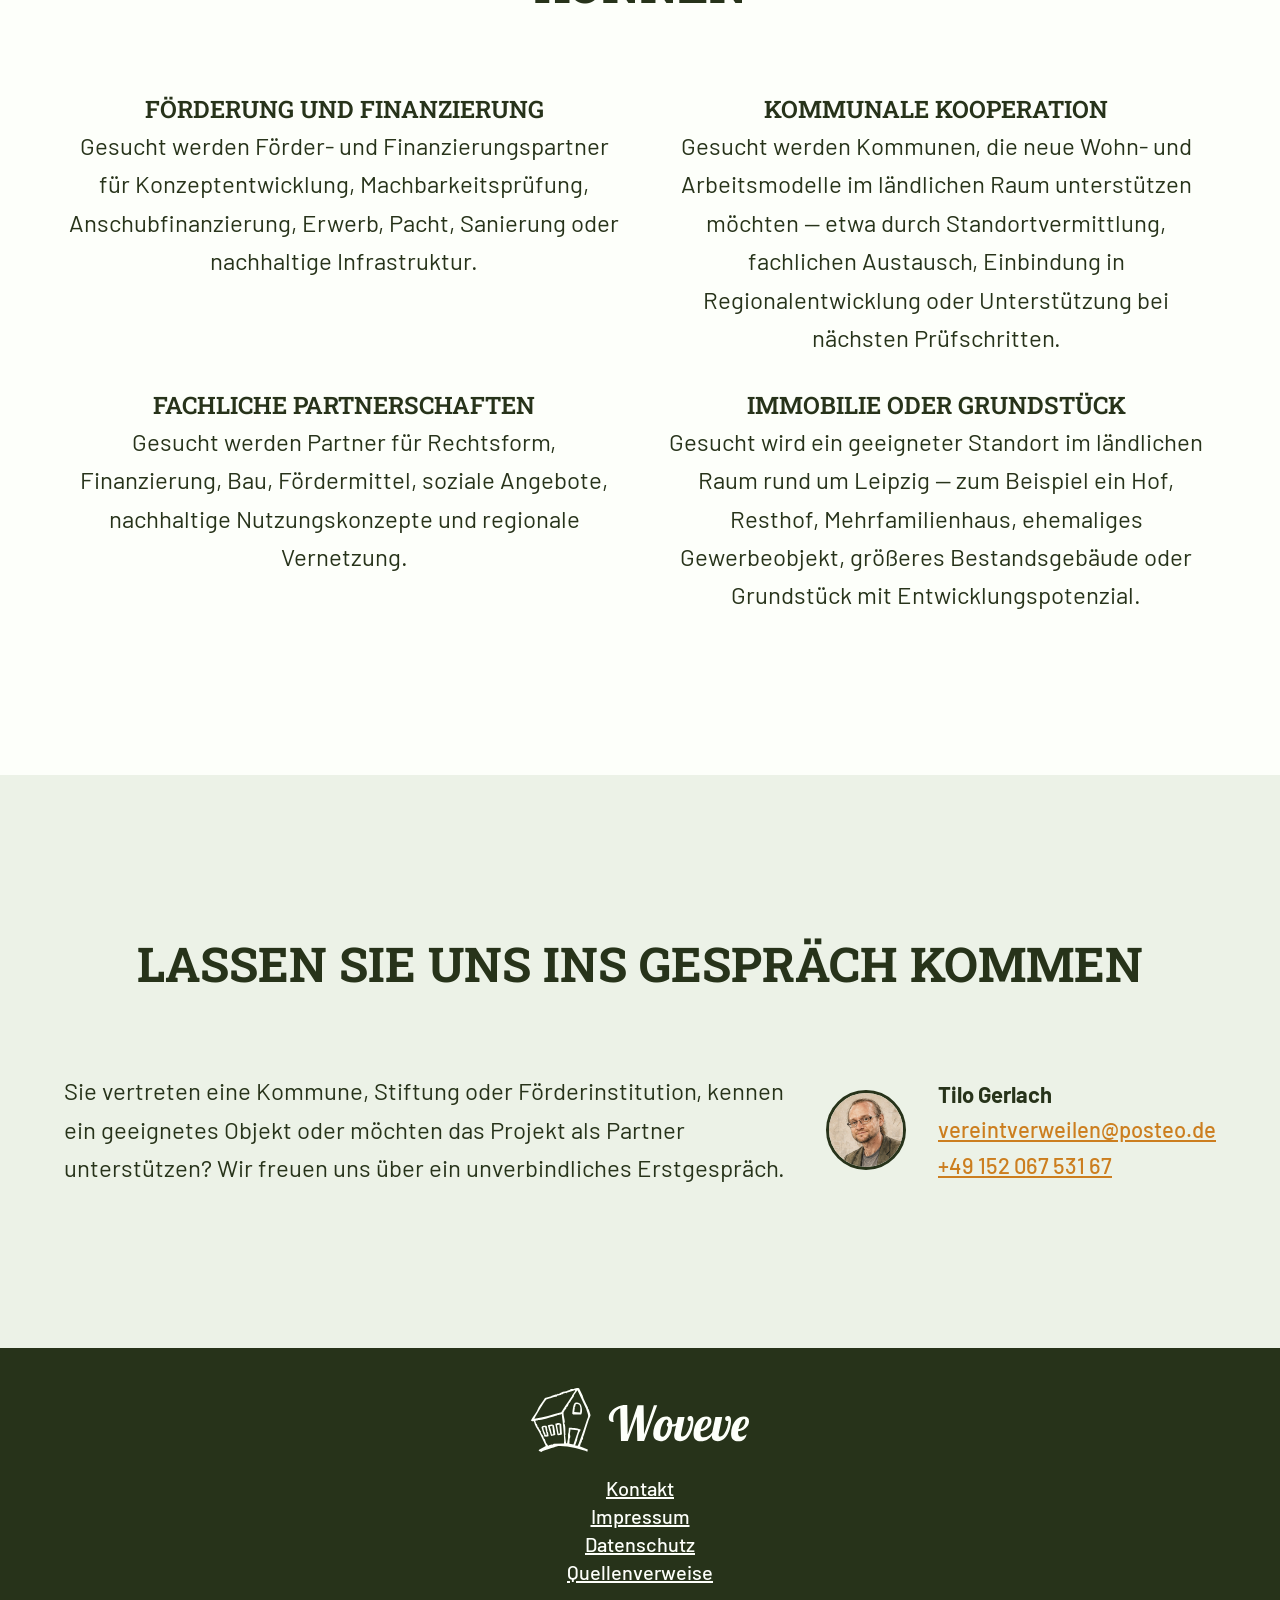
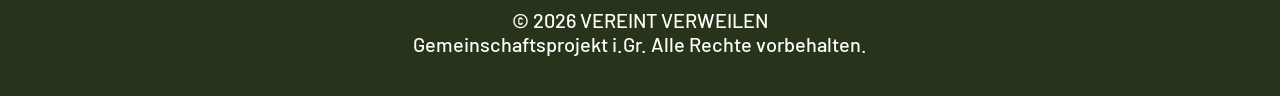
==== commit 3b26992f: "updated Umlaute and correct telephone number" ====
--- a/index.html
+++ b/index.html
@@ -3,14 +3,43 @@
   <head>
     <meta charset="UTF-8" />
     <meta name="viewport" content="width=device-width, initial-scale=1.0" />
+
+    <!-- Open Graph: tells platforms that this is a website -->
+    <meta property="og:type" content="website" />
+    <!-- Open Graph: language/region of the page -->
+    <meta property="og:locale" content="de_DE" />
+    <!-- Open Graph: the canonical URL of the website -->
+    <meta property="og:url" content="https://vereint-verweilen.de/" />
+    <!-- Open Graph: title shown in link previews -->
+    <meta property="og:title" content="Wohnprojekt Vereint Verweilen" />
+    <!-- Open Graph: description shown in link previews -->
+    <meta
+      property="og:description"
+      content="Generationenübergreifender Wohn- und Arbeitsort im ländlichen Raum rund um Leipzig."
+    />
+    <!-- Open Graph: image shown in link previews -->
+    <meta
+      property="og:image"
+      content="https://vereint-verweilen.de/images/og-image.jpg"
+    />
+
     <title>Wohnprojekt Vereint Verweilen</title>
     <meta
       name="description"
       content="Generationenübergreifender Wohn- und Arbeitsort im ländlichen Raum rund um Leipzig."
     />
+
+    <!-- Canonical URL: tells search engines which URL is the official version -->
+    <link rel="canonical" href="https://vereint-verweilen.de/" />
+    
     <link rel="stylesheet" href="fonts/fonts.css" />
     <link rel="stylesheet" href="style.css" />
+    
+    <link rel="icon" href="/images/favicon.svg" type="image/svg+xml" />
+    <link rel="apple-touch-icon" href="/images/apple-touch-icon.png" />
+    
     <script src="script.js"></script>
+
   </head>
 
   <body>
@@ -191,69 +220,69 @@
         </div>
       </section>
 
-<!-- Wirkung -->
-<section class="light-secondary" id="impact">
-  <div class="container">
-    <h2>Wirkung für Region und Gemeinwohl</h2>
-
-    <div class="grid" style="margin-top: var(--text-spacing)">
-      <article class="card">
-        <img src="images/wirkung-kommunen-weinberg.jpg" alt="" />
-
-        <details>
-          <summary>Für Kommunen</summary>
-
-          <div>
-            <ul>
-              <li>Belebung ländlicher Räume</li>
-              <li>sinnvolle Nutzung von Bestand oder Flächen</li>
-              <li>neue Begegnungs- und Angebotsstrukturen</li>
-              <li>regionale Wertschöpfung</li>
-              <li>Attraktivität für Zuzug und Bleiben</li>
-            </ul>
-          </div>
-        </details>
-      </article>
-
-      <article class="card">
-        <img src="images/wirkung-foerderer-bruecke.jpg" alt="" />
-
-        <details>
-          <summary>Für Förderer</summary>
-
-          <div>
-            <ul>
-              <li>Beitrag zu Nachhaltigkeit und Gemeinwohl</li>
-              <li>soziale Innovation im ländlichen Raum</li>
-              <li>generationenübergreifende Teilhabe</li>
-              <li>Integration und Solidarität</li>
-              <li>Modellcharakter für übertragbare Lösungen</li>
-            </ul>
-          </div>
-        </details>
-      </article>
-
-      <article class="card">
-        <img src="images/wirkung-geldgeber-hand-halten.jpg" alt="" />
-
-        <details>
-          <summary>Für Geldgeber und Partner</summary>
-
-          <div>
-            <ul>
-              <li>überschaubare Projektgröße</li>
-              <li>interdisziplinäre Initiativgruppe</li>
-              <li>klare Nutzungslogik</li>
-              <li>realistische nächste Entwicklungsschritte</li>
-              <li>konkrete Kooperationspartner</li>
-              <li>mögliche Finanzierungswege</li>
-            </ul>
-          </div>
-        </details>
-      </article>
-    </div>
-  </div>
-</section>
+      <!-- Wirkung -->
+      <section class="light-secondary" id="impact">
+        <div class="container">
+          <h2>Wirkung für Region und Gemeinwohl</h2>
+
+          <div class="grid" style="margin-top: var(--text-spacing)">
+            <article class="card">
+              <img src="images/wirkung-kommunen-weinberg.jpg" alt="" />
+
+              <details>
+                <summary>Für Kommunen</summary>
+
+                <div>
+                  <ul>
+                    <li>Belebung ländlicher Räume</li>
+                    <li>sinnvolle Nutzung von Bestand oder Flächen</li>
+                    <li>neue Begegnungs- und Angebotsstrukturen</li>
+                    <li>regionale Wertschöpfung</li>
+                    <li>Attraktivität für Zuzug und Bleiben</li>
+                  </ul>
+                </div>
+              </details>
+            </article>
+
+            <article class="card">
+              <img src="images/wirkung-foerderer-bruecke.jpg" alt="" />
+
+              <details>
+                <summary>Für Förderer</summary>
+
+                <div>
+                  <ul>
+                    <li>Beitrag zu Nachhaltigkeit und Gemeinwohl</li>
+                    <li>soziale Innovation im ländlichen Raum</li>
+                    <li>generationenübergreifende Teilhabe</li>
+                    <li>Integration und Solidarität</li>
+                    <li>Modellcharakter für übertragbare Lösungen</li>
+                  </ul>
+                </div>
+              </details>
+            </article>
+
+            <article class="card">
+              <img src="images/wirkung-geldgeber-hand-halten.jpg" alt="" />
+
+              <details>
+                <summary>Für Geldgeber und Partner</summary>
+
+                <div>
+                  <ul>
+                    <li>überschaubare Projektgröße</li>
+                    <li>interdisziplinäre Initiativgruppe</li>
+                    <li>klare Nutzungslogik</li>
+                    <li>realistische nächste Entwicklungsschritte</li>
+                    <li>konkrete Kooperationspartner</li>
+                    <li>mögliche Finanzierungswege</li>
+                  </ul>
+                </div>
+              </details>
+            </article>
+          </div>
+        </div>
+      </section>
 
       <!-- Banner -->
       <section class="banner">
@@ -283,9 +312,10 @@
             <div class="person">
               <img src="images/thomas.png" alt="Thomas Engelmann" />
               <p class="title" style="margin-bottom: 0">Thomas Engelmann</p>
-              <p class="role">M.Sc. Elektro- und
-Informationstechnik</p>
-              <p class="quote">„Reparieren, Erfinden, Verbessern - miteinander.“</p>
+              <p class="role">M.Sc. Elektro- und Informationstechnik</p>
+              <p class="quote">
+                „Reparieren, Erfinden, Verbessern - miteinander.“
+              </p>
             </div>
 
             <div class="person">
@@ -293,15 +323,15 @@
               <p class="title" style="margin-bottom: 0">Stefanie Schmidt</p>
               <p class="role">Ergotherapeutin, B.A.</p>
               <p class="quote">
-                „Menschen wollen verstanden werden – in ihren Worten und ihrem Handeln.“
+                „Menschen wollen verstanden werden – in ihren Worten und ihrem
+                Handeln.“
               </p>
             </div>
 
             <div class="person">
               <img src="images/tilo.png" alt="Tilo Gerlach" />
               <p class="title" style="margin-bottom: 0">Tilo Gerlach</p>
-              <p class="role">Erwachsenenbildung,
-Grafikdesigner</p>
+              <p class="role">Erwachsenenbildung, Grafikdesigner</p>
               <p class="quote">
                 „Visualisierung schafft Verständnis, Bildung verbindet.“
               </p>
@@ -311,7 +341,10 @@
               <img src="images/robin.png" alt="Robin Dunkel" />
               <p class="title" style="margin-bottom: 0">Robin Dunkel</p>
               <p class="role">Tischlermeister</p>
-              <p class="quote">„Mit Holz bauen, mit den Händen schaffen, lebendig und beständig.“</p>
+              <p class="quote">
+                „Mit Holz bauen, mit den Händen schaffen, lebendig und
+                beständig.“
+              </p>
             </div>
           </div>
         </div>
@@ -398,7 +431,7 @@
                 <a href="mailto:vereintverweilen@posteo.de">
                   vereintverweilen@posteo.de </a
                 ><br />
-                <a href="tel:+491637424097">+49 163 74 24 097</a>
+                <a href="tel:+4915206753167">+49 152 067 531 67</a>
               </p>
             </div>
           </div>
@@ -424,4 +457,4 @@
       </div>
     </footer>
   </body>
-</html>+</html>
